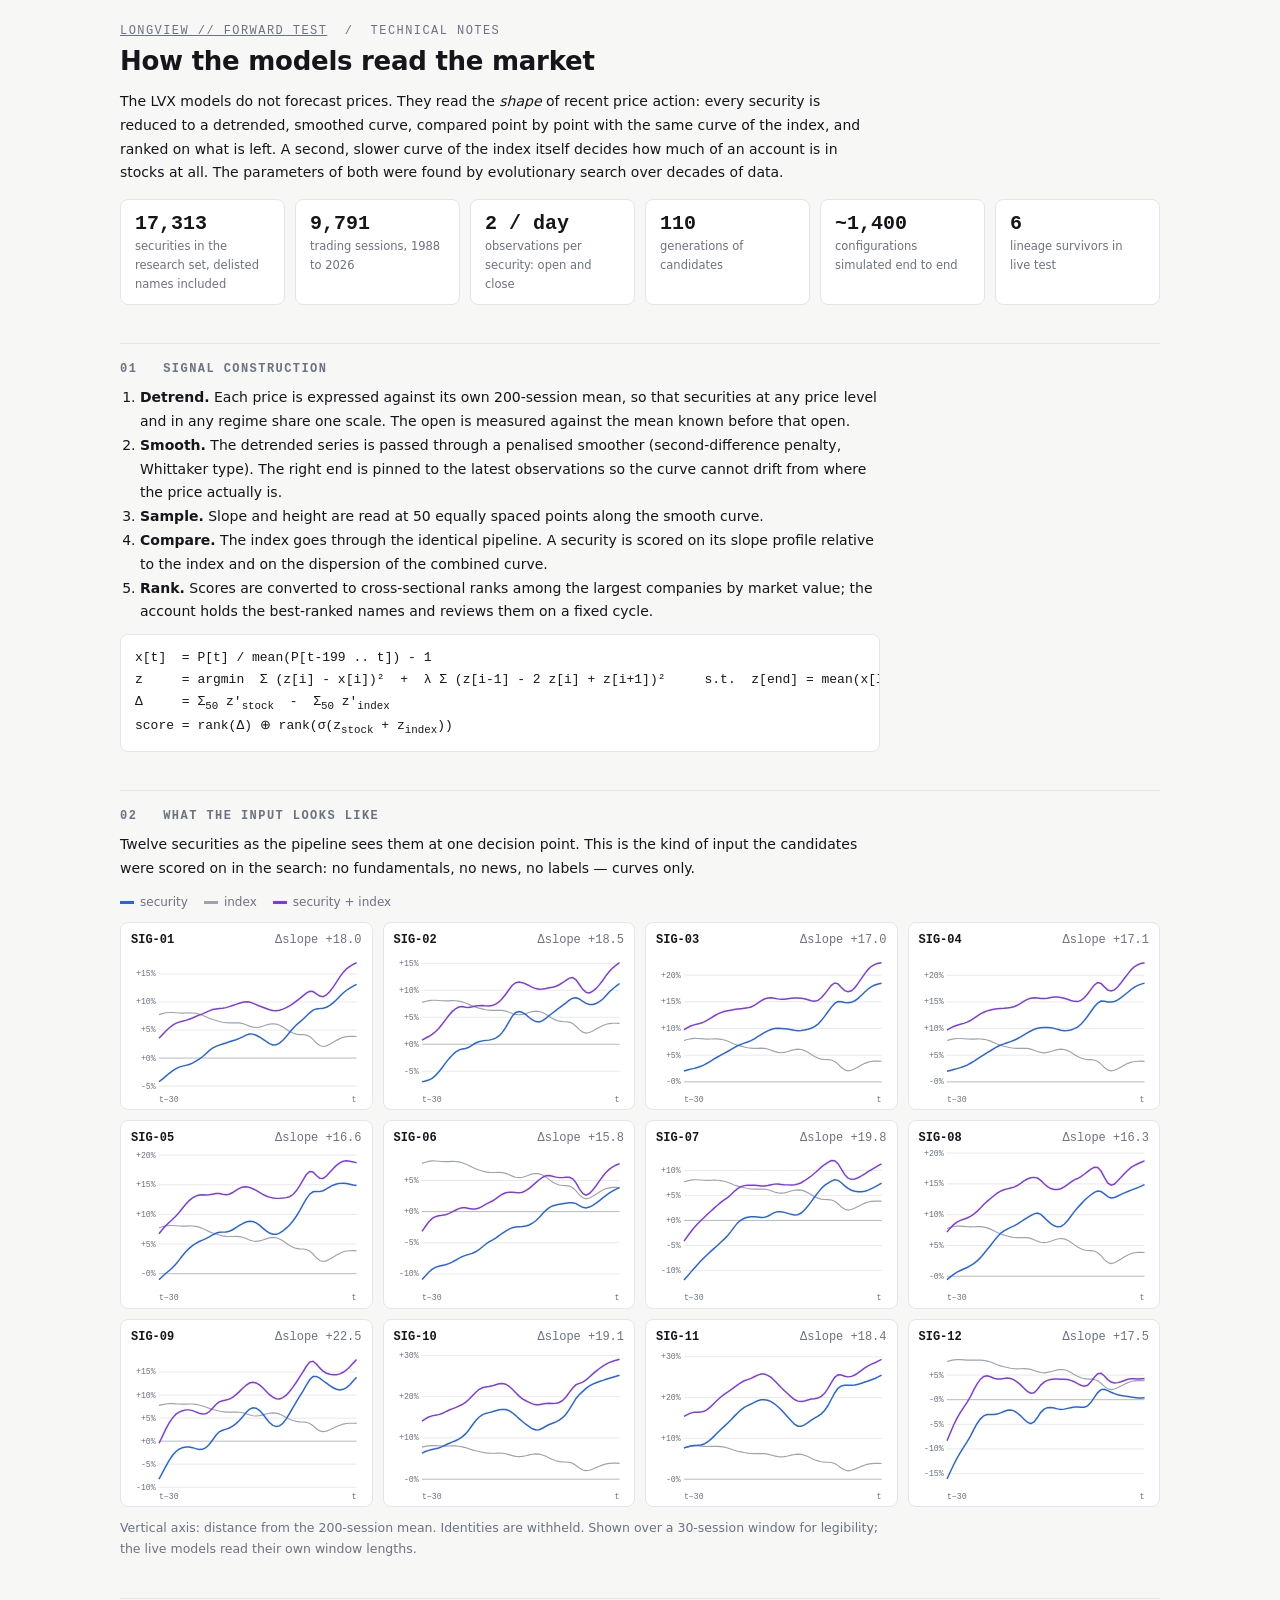
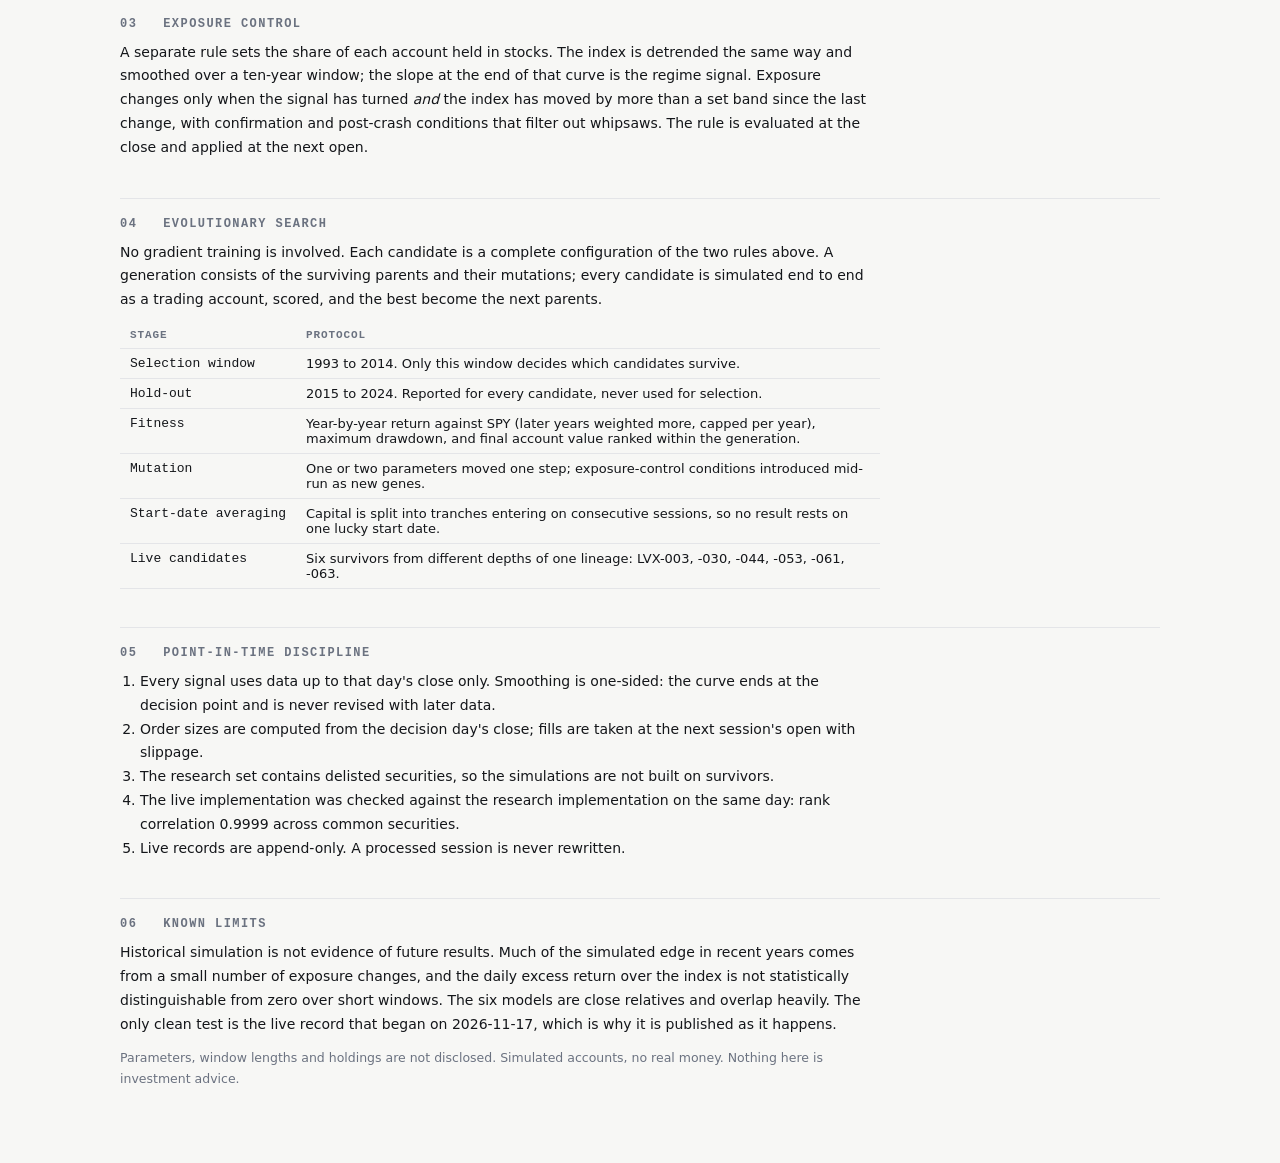
==== method.html @ 79e049a5 "Technical notes" ====
<!doctype html><html lang="en"><head><meta charset="utf-8"><meta name="viewport" content="width=device-width, initial-scale=1">
<title>LONGVIEW // Technical notes</title>
<style>
:root{--bg:#f7f7f5;--panel:#fff;--fg:#14161a;--mut:#6b7280;--grid:#e4e5e8;--st:#2563eb;--ix:#9ca3af;--sum:#7c3aed;--mono:ui-monospace,"SF Mono","Cascadia Mono",Consolas,monospace}
@media (prefers-color-scheme: dark){:root{--bg:#0c0d10;--panel:#14161a;--fg:#e8eaee;--mut:#8b93a1;--grid:#262930;--st:#6ea8ff;--ix:#6b7280;--sum:#b794f6}}
*{box-sizing:border-box}
body{background:var(--bg);color:var(--fg);font-family:system-ui,-apple-system,"Segoe UI",sans-serif;margin:0;padding:24px 16px 60px}
main{max-width:1040px;margin:auto}
.tag{font-family:var(--mono);font-size:12px;letter-spacing:.12em;color:var(--mut)}
.tag a{color:var(--mut)}
h1{font-size:26px;margin:8px 0 14px;letter-spacing:-.01em}
h2{font-family:var(--mono);font-size:12px;letter-spacing:.12em;color:var(--mut);font-weight:600;margin:38px 0 10px;text-transform:uppercase;border-top:1px solid var(--grid);padding-top:18px}
p{font-size:14px;line-height:1.7;margin:0 0 10px;max-width:760px}
.mut{color:var(--mut);font-size:12.5px}
.stats{display:grid;grid-template-columns:repeat(auto-fill,minmax(150px,1fr));gap:10px;margin:14px 0 4px}
.stat{background:var(--panel);border:1px solid var(--grid);border-radius:8px;padding:12px 14px}
.stat b{display:block;font-family:var(--mono);font-size:20px;font-weight:600}
.stat span{font-size:11.5px;color:var(--mut)}
.eq{font-family:var(--mono);font-size:13px;background:var(--panel);border:1px solid var(--grid);border-radius:8px;padding:12px 14px;margin:10px 0 12px;max-width:760px;overflow-x:auto;white-space:pre;line-height:1.7}
.cells{display:grid;grid-template-columns:repeat(auto-fill,minmax(230px,1fr));gap:10px;margin-top:12px}
.cell{background:var(--panel);border:1px solid var(--grid);border-radius:8px;padding:10px 10px 4px}
h3{font-family:var(--mono);font-size:12px;margin:0 0 2px;display:flex;justify-content:space-between}
h3 span{color:var(--mut);font-weight:400}
svg{width:100%;height:auto;display:block}
svg text{font-size:10px;fill:var(--mut);font-family:var(--mono)}
.grid{stroke:var(--grid);stroke-width:1}.zero{stroke:var(--mut);stroke-opacity:.6}
.st{stroke:var(--st)}.ix{stroke:var(--ix)}.sum{stroke:var(--sum)}
.legend{margin:6px 0 0}.legend span{display:inline-block;margin-right:16px;font-size:12px;color:var(--mut)}
.legend i{display:inline-block;width:14px;height:3px;margin-right:6px;vertical-align:middle}
ol{font-size:14px;line-height:1.7;max-width:760px;padding-left:20px;margin:0 0 10px}
table{border-collapse:collapse;font-size:13px;margin:10px 0;max-width:760px;width:100%}
td,th{text-align:left;padding:7px 10px;border-bottom:1px solid var(--grid);vertical-align:top}
th{font-family:var(--mono);font-size:11px;letter-spacing:.08em;color:var(--mut);font-weight:600;text-transform:uppercase}
td:first-child{font-family:var(--mono);white-space:nowrap}
</style></head><body><main>
<div class="tag"><a href="./">LONGVIEW // FORWARD TEST</a> &nbsp;/&nbsp; TECHNICAL NOTES</div>
<h1>How the models read the market</h1>
<p>The LVX models do not forecast prices. They read the <em>shape</em> of recent price action: every security is reduced to a detrended, smoothed curve, compared point by point with the same curve of the index, and ranked on what is left. A second, slower curve of the index itself decides how much of an account is in stocks at all. The parameters of both were found by evolutionary search over decades of data.</p>

<div class="stats">
<div class="stat"><b>17,313</b><span>securities in the research set, delisted names included</span></div>
<div class="stat"><b>9,791</b><span>trading sessions, 1988 to 2026</span></div>
<div class="stat"><b>2 / day</b><span>observations per security: open and close</span></div>
<div class="stat"><b>110</b><span>generations of candidates</span></div>
<div class="stat"><b>~1,400</b><span>configurations simulated end to end</span></div>
<div class="stat"><b>6</b><span>lineage survivors in live test</span></div>
</div>

<h2>01 &nbsp; Signal construction</h2>
<ol>
<li><b>Detrend.</b> Each price is expressed against its own 200-session mean, so that securities at any price level and in any regime share one scale. The open is measured against the mean known before that open.</li>
<li><b>Smooth.</b> The detrended series is passed through a penalised smoother (second-difference penalty, Whittaker type). The right end is pinned to the latest observations so the curve cannot drift from where the price actually is.</li>
<li><b>Sample.</b> Slope and height are read at 50 equally spaced points along the smooth curve.</li>
<li><b>Compare.</b> The index goes through the identical pipeline. A security is scored on its slope profile relative to the index and on the dispersion of the combined curve.</li>
<li><b>Rank.</b> Scores are converted to cross-sectional ranks among the largest companies by market value; the account holds the best-ranked names and reviews them on a fixed cycle.</li>
</ol>
<div class="eq">x[t]  = P[t] / mean(P[t-199 .. t]) - 1
z     = argmin  &Sigma; (z[i] - x[i])&sup2;  +  &lambda; &Sigma; (z[i-1] - 2 z[i] + z[i+1])&sup2;     s.t.  z[end] = mean(x[last k])
&Delta;     = &Sigma;<sub>50</sub> z'<sub>stock</sub>  -  &Sigma;<sub>50</sub> z'<sub>index</sub>
score = rank(&Delta;) &oplus; rank(&sigma;(z<sub>stock</sub> + z<sub>index</sub>))</div>

<h2>02 &nbsp; What the input looks like</h2>
<p>Twelve securities as the pipeline sees them at one decision point. This is the kind of input the candidates were scored on in the search: no fundamentals, no news, no labels &mdash; curves only.</p>
<div class="legend"><span><i style="background:var(--st)"></i>security</span><span><i style="background:var(--ix)"></i>index</span><span><i style="background:var(--sum)"></i>security + index</span></div>
<div class="cells"><div class="cell"><h3>SIG-01<span>&Delta;slope +18.0</span></h3><svg viewBox="0 0 280 190"><line x1="34" x2="274" y1="166.5" y2="166.5" class="grid"/><text x="30" y="169.5" text-anchor="end">-5%</text><line x1="34" x2="274" y1="132.5" y2="132.5" class="grid zero"/><text x="30" y="135.5" text-anchor="end">+0%</text><line x1="34" x2="274" y1="98.4" y2="98.4" class="grid"/><text x="30" y="101.4" text-anchor="end">+5%</text><line x1="34" x2="274" y1="64.4" y2="64.4" class="grid"/><text x="30" y="67.4" text-anchor="end">+10%</text><line x1="34" x2="274" y1="30.3" y2="30.3" class="grid"/><text x="30" y="33.3" text-anchor="end">+15%</text><text x="34" y="186">t&minus;30</text><text x="274" y="186" text-anchor="end">t</text><polyline points="34.0,79.7 38.1,78.5 42.1,77.5 46.2,77.1 50.3,77.1 54.3,77.4 58.4,77.7 62.5,77.9 66.5,77.8 70.6,77.6 74.7,77.7 78.7,78.1 82.8,79.1 86.9,80.4 90.9,82.2 95.0,84.1 99.1,85.7 103.2,86.9 107.2,88.0 111.3,89.0 115.4,89.5 119.4,89.8 123.5,89.7 127.6,89.6 131.6,89.8 135.7,90.6 139.8,92.1 143.8,93.7 147.9,94.9 152.0,95.3 156.0,94.9 160.1,93.8 164.2,92.4 168.2,91.3 172.3,90.8 176.4,91.2 180.4,92.6 184.5,94.8 188.6,97.5 192.6,100.1 196.7,102.0 200.8,103.4 204.8,104.0 208.9,104.1 213.0,104.6 217.1,106.4 221.1,109.8 225.2,114.2 229.3,117.3 233.3,118.4 237.4,117.7 241.5,115.7 245.5,113.4 249.6,111.0 253.7,108.9 257.7,107.3 261.8,106.5 265.9,106.1 269.9,106.0 274.0,106.3" fill="none" class="ix" stroke-width="1.4"/><polyline points="34.0,161.3 38.1,158.1 42.1,154.7 46.2,151.3 50.3,148.1 54.3,145.5 58.4,143.5 62.5,142.3 66.5,141.4 70.6,140.3 74.7,138.6 78.7,136.3 82.8,133.7 86.9,130.9 90.9,127.3 95.0,123.5 99.1,120.3 103.2,118.3 107.2,116.8 111.3,115.4 115.4,114.1 119.4,112.7 123.5,111.4 127.6,110.2 131.6,108.6 135.7,106.7 139.8,104.6 143.8,103.3 147.9,103.4 152.0,104.8 156.0,106.9 160.1,109.5 164.2,112.3 168.2,114.9 172.3,116.5 176.4,116.4 180.4,114.3 184.5,110.8 188.6,106.2 192.6,101.4 196.7,96.7 200.8,92.4 204.8,88.8 208.9,85.3 213.0,81.4 217.1,77.5 221.1,74.3 225.2,72.8 229.3,72.4 233.3,71.9 237.4,70.7 241.5,68.4 245.5,65.4 249.6,61.7 253.7,57.5 257.7,53.5 261.8,50.1 265.9,47.4 269.9,45.1 274.0,42.9" fill="none" class="st" stroke-width="1.8"/><polyline points="34.0,108.5 38.1,104.1 42.1,99.8 46.2,95.9 50.3,92.7 54.3,90.4 58.4,88.8 62.5,87.7 66.5,86.7 70.6,85.4 74.7,83.8 78.7,82.0 82.8,80.3 86.9,78.8 90.9,77.0 95.0,75.1 99.1,73.5 103.2,72.8 107.2,72.3 111.3,71.9 115.4,71.2 119.4,70.0 123.5,68.6 127.6,67.3 131.6,66.0 135.7,64.8 139.8,64.2 143.8,64.5 147.9,65.8 152.0,67.6 156.0,69.3 160.1,70.7 164.2,72.2 168.2,73.7 172.3,74.8 176.4,75.1 180.4,74.4 184.5,73.1 188.6,71.2 192.6,69.0 196.7,66.3 200.8,63.3 204.8,60.3 208.9,57.0 213.0,53.6 217.1,51.4 221.1,51.7 225.2,54.5 229.3,57.2 233.3,57.9 237.4,55.9 241.5,51.6 245.5,46.3 249.6,40.2 253.7,33.9 257.7,28.4 261.8,24.1 265.9,21.0 269.9,18.7 274.0,16.7" fill="none" class="sum" stroke-width="1.8"/></svg></div><div class="cell"><h3>SIG-02<span>&Delta;slope +18.5</span></h3><svg viewBox="0 0 280 190"><line x1="34" x2="274" y1="148.5" y2="148.5" class="grid"/><text x="30" y="151.5" text-anchor="end">-5%</text><line x1="34" x2="274" y1="115.7" y2="115.7" class="grid zero"/><text x="30" y="118.7" text-anchor="end">+0%</text><line x1="34" x2="274" y1="82.9" y2="82.9" class="grid"/><text x="30" y="85.9" text-anchor="end">+5%</text><line x1="34" x2="274" y1="50.1" y2="50.1" class="grid"/><text x="30" y="53.1" text-anchor="end">+10%</text><line x1="34" x2="274" y1="17.3" y2="17.3" class="grid"/><text x="30" y="20.3" text-anchor="end">+15%</text><text x="34" y="186">t&minus;30</text><text x="274" y="186" text-anchor="end">t</text><polyline points="34.0,64.9 38.1,63.7 42.1,62.7 46.2,62.3 50.3,62.3 54.3,62.6 58.4,62.9 62.5,63.1 66.5,63.0 70.6,62.8 74.7,62.9 78.7,63.4 82.8,64.2 86.9,65.6 90.9,67.3 95.0,69.1 99.1,70.6 103.2,71.8 107.2,72.8 111.3,73.8 115.4,74.3 119.4,74.5 123.5,74.5 127.6,74.4 131.6,74.6 135.7,75.4 139.8,76.8 143.8,78.3 147.9,79.5 152.0,79.9 156.0,79.4 160.1,78.4 164.2,77.1 168.2,76.0 172.3,75.5 176.4,75.9 180.4,77.2 184.5,79.4 188.6,82.0 192.6,84.5 196.7,86.4 200.8,87.7 204.8,88.2 208.9,88.4 213.0,88.8 217.1,90.6 221.1,93.9 225.2,98.0 229.3,101.0 233.3,102.1 237.4,101.4 241.5,99.5 245.5,97.3 249.6,95.0 253.7,92.9 257.7,91.4 261.8,90.6 265.9,90.2 269.9,90.2 274.0,90.4" fill="none" class="ix" stroke-width="1.4"/><polyline points="34.0,161.4 38.1,160.4 42.1,159.2 46.2,157.1 50.3,153.8 54.3,149.5 58.4,144.3 62.5,138.6 66.5,133.5 70.6,129.0 74.7,125.3 78.7,122.8 82.8,121.4 86.9,120.9 90.9,119.4 95.0,116.8 99.1,114.2 103.2,112.6 107.2,111.6 111.3,111.0 115.4,110.7 119.4,109.8 123.5,108.2 127.6,105.6 131.6,101.3 135.7,95.2 139.8,88.1 143.8,81.3 147.9,77.1 152.0,76.0 156.0,77.1 160.1,79.8 164.2,83.2 168.2,86.2 172.3,88.2 176.4,88.6 180.4,87.1 184.5,84.2 188.6,80.8 192.6,77.7 196.7,74.6 200.8,71.4 204.8,68.5 208.9,65.5 213.0,62.2 217.1,59.8 221.1,59.2 225.2,60.7 229.3,63.6 233.3,66.1 237.4,67.5 241.5,67.5 245.5,66.2 249.6,63.9 253.7,60.7 257.7,56.4 261.8,52.0 265.9,48.3 269.9,45.0 274.0,41.9" fill="none" class="st" stroke-width="1.8"/><polyline points="34.0,110.6 38.1,108.4 42.1,106.3 46.2,103.7 50.3,100.5 54.3,96.5 58.4,91.5 62.5,86.1 66.5,80.8 70.6,76.1 74.7,72.6 78.7,70.5 82.8,70.0 86.9,70.8 90.9,71.0 95.0,70.2 99.1,69.2 103.2,68.8 107.2,68.7 111.3,69.1 115.4,69.3 119.4,68.7 123.5,67.0 127.6,64.3 131.6,60.2 135.7,54.9 139.8,49.2 143.8,44.0 147.9,41.0 152.0,40.2 156.0,40.9 160.1,42.5 164.2,44.6 168.2,46.6 172.3,48.1 176.4,48.8 180.4,48.6 184.5,47.9 188.6,47.1 192.6,46.5 196.7,45.3 200.8,43.4 204.8,41.0 208.9,38.2 213.0,35.4 217.1,34.7 221.1,37.4 225.2,43.1 229.3,49.0 233.3,52.6 237.4,53.3 241.5,51.3 245.5,47.9 249.6,43.3 253.7,37.9 257.7,32.1 261.8,27.0 265.9,22.9 269.9,19.5 274.0,16.6" fill="none" class="sum" stroke-width="1.8"/></svg></div><div class="cell"><h3>SIG-03<span>&Delta;slope +17.0</span></h3><svg viewBox="0 0 280 190"><line x1="34" x2="274" y1="161.4" y2="161.4" class="grid zero"/><text x="30" y="164.4" text-anchor="end">-0%</text><line x1="34" x2="274" y1="129.0" y2="129.0" class="grid"/><text x="30" y="132.0" text-anchor="end">+5%</text><line x1="34" x2="274" y1="96.5" y2="96.5" class="grid"/><text x="30" y="99.5" text-anchor="end">+10%</text><line x1="34" x2="274" y1="64.1" y2="64.1" class="grid"/><text x="30" y="67.1" text-anchor="end">+15%</text><line x1="34" x2="274" y1="31.7" y2="31.7" class="grid"/><text x="30" y="34.7" text-anchor="end">+20%</text><text x="34" y="186">t&minus;30</text><text x="274" y="186" text-anchor="end">t</text><polyline points="34.0,111.2 38.1,110.0 42.1,109.1 46.2,108.6 50.3,108.7 54.3,108.9 58.4,109.2 62.5,109.4 66.5,109.3 70.6,109.2 74.7,109.2 78.7,109.7 82.8,110.5 86.9,111.8 90.9,113.5 95.0,115.3 99.1,116.9 103.2,118.0 107.2,119.0 111.3,120.0 115.4,120.5 119.4,120.7 123.5,120.7 127.6,120.5 131.6,120.7 135.7,121.5 139.8,122.9 143.8,124.4 147.9,125.6 152.0,126.0 156.0,125.6 160.1,124.5 164.2,123.2 168.2,122.2 172.3,121.7 176.4,122.1 180.4,123.4 184.5,125.5 188.6,128.1 192.6,130.5 196.7,132.4 200.8,133.7 204.8,134.2 208.9,134.4 213.0,134.9 217.1,136.6 221.1,139.8 225.2,143.9 229.3,146.9 233.3,148.0 237.4,147.3 241.5,145.4 245.5,143.2 249.6,141.0 253.7,138.9 257.7,137.4 261.8,136.6 265.9,136.2 269.9,136.2 274.0,136.4" fill="none" class="ix" stroke-width="1.4"/><polyline points="34.0,148.3 38.1,147.0 42.1,145.9 46.2,145.0 50.3,143.9 54.3,142.5 58.4,140.7 62.5,138.5 66.5,136.1 70.6,133.6 74.7,131.2 78.7,129.0 82.8,126.8 86.9,124.5 90.9,122.1 95.0,119.7 99.1,117.5 103.2,115.9 107.2,114.4 111.3,112.9 115.4,111.3 119.4,109.1 123.5,106.5 127.6,103.9 131.6,101.5 135.7,99.4 139.8,97.8 143.8,96.7 147.9,96.3 152.0,96.5 156.0,96.8 160.1,97.2 164.2,98.0 168.2,98.8 172.3,99.3 176.4,99.1 180.4,98.4 184.5,97.5 188.6,96.2 192.6,94.4 196.7,91.3 200.8,87.0 204.8,81.9 208.9,76.2 213.0,70.6 217.1,66.1 221.1,63.9 225.2,64.1 229.3,65.1 233.3,65.4 237.4,64.8 241.5,62.9 245.5,59.9 249.6,56.1 253.7,52.3 257.7,48.6 261.8,45.7 265.9,43.8 269.9,42.5 274.0,41.6" fill="none" class="st" stroke-width="1.8"/><polyline points="34.0,98.1 38.1,95.6 42.1,93.6 46.2,92.2 50.3,91.2 54.3,90.1 58.4,88.6 62.5,86.5 66.5,84.0 70.6,81.4 74.7,79.1 78.7,77.3 82.8,75.9 86.9,75.0 90.9,74.3 95.0,73.6 99.1,73.0 103.2,72.5 107.2,72.0 111.3,71.5 115.4,70.4 119.4,68.4 123.5,65.8 127.6,63.0 131.6,60.8 135.7,59.6 139.8,59.3 143.8,59.8 147.9,60.6 152.0,61.1 156.0,61.0 160.1,60.4 164.2,59.8 168.2,59.6 172.3,59.6 176.4,59.8 180.4,60.4 184.5,61.6 188.6,62.9 192.6,63.5 196.7,62.4 200.8,59.3 204.8,54.8 208.9,49.3 213.0,44.1 217.1,41.3 221.1,42.4 225.2,46.7 229.3,50.6 233.3,52.0 237.4,50.7 241.5,47.0 245.5,41.7 249.6,35.7 253.7,29.9 257.7,24.7 261.8,21.0 265.9,18.7 269.9,17.3 274.0,16.6" fill="none" class="sum" stroke-width="1.8"/></svg></div><div class="cell"><h3>SIG-04<span>&Delta;slope +17.1</span></h3><svg viewBox="0 0 280 190"><line x1="34" x2="274" y1="161.4" y2="161.4" class="grid zero"/><text x="30" y="164.4" text-anchor="end">-0%</text><line x1="34" x2="274" y1="129.0" y2="129.0" class="grid"/><text x="30" y="132.0" text-anchor="end">+5%</text><line x1="34" x2="274" y1="96.6" y2="96.6" class="grid"/><text x="30" y="99.6" text-anchor="end">+10%</text><line x1="34" x2="274" y1="64.3" y2="64.3" class="grid"/><text x="30" y="67.3" text-anchor="end">+15%</text><line x1="34" x2="274" y1="31.9" y2="31.9" class="grid"/><text x="30" y="34.9" text-anchor="end">+20%</text><text x="34" y="186">t&minus;30</text><text x="274" y="186" text-anchor="end">t</text><polyline points="34.0,111.2 38.1,110.1 42.1,109.1 46.2,108.7 50.3,108.7 54.3,109.0 58.4,109.3 62.5,109.5 66.5,109.4 70.6,109.2 74.7,109.3 78.7,109.7 82.8,110.6 86.9,111.9 90.9,113.6 95.0,115.4 99.1,116.9 103.2,118.1 107.2,119.1 111.3,120.0 115.4,120.6 119.4,120.8 123.5,120.7 127.6,120.6 131.6,120.8 135.7,121.6 139.8,123.0 143.8,124.5 147.9,125.6 152.0,126.1 156.0,125.6 160.1,124.6 164.2,123.3 168.2,122.2 172.3,121.7 176.4,122.1 180.4,123.4 184.5,125.5 188.6,128.1 192.6,130.6 196.7,132.5 200.8,133.7 204.8,134.3 208.9,134.4 213.0,134.9 217.1,136.6 221.1,139.9 225.2,144.0 229.3,146.9 233.3,148.0 237.4,147.3 241.5,145.4 245.5,143.2 249.6,141.0 253.7,138.9 257.7,137.5 261.8,136.7 265.9,136.3 269.9,136.2 274.0,136.5" fill="none" class="ix" stroke-width="1.4"/><polyline points="34.0,148.6 38.1,147.5 42.1,146.4 46.2,145.3 50.3,144.1 54.3,142.7 58.4,141.0 62.5,138.8 66.5,136.4 70.6,133.7 74.7,131.0 78.7,128.5 82.8,126.0 86.9,123.6 90.9,121.1 95.0,118.7 99.1,116.7 103.2,115.3 107.2,113.9 111.3,112.5 115.4,110.9 119.4,109.0 123.5,106.7 127.6,104.2 131.6,101.8 135.7,99.6 139.8,97.7 143.8,96.3 147.9,95.7 152.0,95.5 156.0,95.5 160.1,95.7 164.2,96.4 168.2,97.6 172.3,98.6 176.4,99.2 180.4,99.0 184.5,98.3 188.6,96.8 192.6,94.8 196.7,91.4 200.8,86.9 204.8,81.7 208.9,75.9 213.0,70.2 217.1,65.6 221.1,63.3 225.2,63.4 229.3,64.3 233.3,64.5 237.4,63.7 241.5,61.8 245.5,59.1 249.6,55.9 253.7,52.6 257.7,49.2 261.8,46.2 265.9,44.2 269.9,42.7 274.0,41.5" fill="none" class="st" stroke-width="1.8"/><polyline points="34.0,98.5 38.1,96.1 42.1,94.1 46.2,92.6 50.3,91.5 54.3,90.4 58.4,88.9 62.5,86.9 66.5,84.4 70.6,81.5 74.7,78.9 78.7,76.8 82.8,75.2 86.9,74.1 90.9,73.3 95.0,72.7 99.1,72.3 103.2,72.0 107.2,71.6 111.3,71.1 115.4,70.1 119.4,68.4 123.5,66.0 127.6,63.4 131.6,61.2 135.7,59.8 139.8,59.3 143.8,59.4 147.9,60.0 152.0,60.2 156.0,59.8 160.1,58.9 164.2,58.3 168.2,58.4 172.3,59.0 176.4,59.9 180.4,61.1 184.5,62.5 188.6,63.6 192.6,63.9 196.7,62.5 200.8,59.3 204.8,54.6 208.9,49.0 213.0,43.7 217.1,40.8 221.1,41.8 225.2,46.0 229.3,49.9 233.3,51.1 237.4,49.6 241.5,45.8 245.5,41.0 249.6,35.6 253.7,30.2 257.7,25.3 261.8,21.5 265.9,19.1 269.9,17.5 274.0,16.6" fill="none" class="sum" stroke-width="1.8"/></svg></div><div class="cell"><h3>SIG-05<span>&Delta;slope +16.6</span></h3><svg viewBox="0 0 280 190"><line x1="34" x2="274" y1="153.9" y2="153.9" class="grid zero"/><text x="30" y="156.9" text-anchor="end">-0%</text><line x1="34" x2="274" y1="117.9" y2="117.9" class="grid"/><text x="30" y="120.9" text-anchor="end">+5%</text><line x1="34" x2="274" y1="81.9" y2="81.9" class="grid"/><text x="30" y="84.9" text-anchor="end">+10%</text><line x1="34" x2="274" y1="45.9" y2="45.9" class="grid"/><text x="30" y="48.9" text-anchor="end">+15%</text><line x1="34" x2="274" y1="9.8" y2="9.8" class="grid"/><text x="30" y="12.8" text-anchor="end">+20%</text><text x="34" y="186">t&minus;30</text><text x="274" y="186" text-anchor="end">t</text><polyline points="34.0,98.1 38.1,96.8 42.1,95.8 46.2,95.3 50.3,95.4 54.3,95.7 58.4,96.0 62.5,96.2 66.5,96.1 70.6,95.9 74.7,96.0 78.7,96.5 82.8,97.4 86.9,98.9 90.9,100.8 95.0,102.8 99.1,104.5 103.2,105.7 107.2,106.9 111.3,107.9 115.4,108.5 119.4,108.7 123.5,108.7 127.6,108.6 131.6,108.8 135.7,109.6 139.8,111.2 143.8,112.9 147.9,114.2 152.0,114.6 156.0,114.1 160.1,113.0 164.2,111.6 168.2,110.4 172.3,109.8 176.4,110.2 180.4,111.7 184.5,114.0 188.6,116.9 192.6,119.6 196.7,121.7 200.8,123.2 204.8,123.8 208.9,123.9 213.0,124.5 217.1,126.4 221.1,130.0 225.2,134.6 229.3,137.9 233.3,139.1 237.4,138.3 241.5,136.2 245.5,133.8 249.6,131.3 253.7,129.0 257.7,127.3 261.8,126.4 265.9,126.0 269.9,125.9 274.0,126.2" fill="none" class="ix" stroke-width="1.4"/><polyline points="34.0,161.2 38.1,157.3 42.1,153.7 46.2,150.3 50.3,146.6 54.3,142.3 58.4,137.4 62.5,132.2 66.5,127.3 70.6,123.2 74.7,119.8 78.7,117.0 82.8,114.8 86.9,113.1 90.9,111.4 95.0,109.2 99.1,106.8 103.2,104.8 107.2,103.6 111.3,103.4 115.4,103.3 119.4,102.4 123.5,100.5 127.6,97.9 131.6,95.3 135.7,93.0 139.8,91.2 143.8,90.2 147.9,90.5 152.0,92.1 156.0,95.0 160.1,98.5 164.2,101.9 168.2,104.5 172.3,106.0 176.4,106.1 180.4,104.6 184.5,101.9 188.6,98.6 192.6,94.7 196.7,89.9 200.8,84.1 204.8,77.5 208.9,70.1 213.0,62.9 217.1,57.3 221.1,54.4 225.2,54.0 229.3,54.2 233.3,53.1 237.4,50.9 241.5,48.4 245.5,46.4 249.6,45.0 253.7,44.2 257.7,43.9 261.8,44.3 265.9,45.2 269.9,46.1 274.0,46.8" fill="none" class="st" stroke-width="1.8"/><polyline points="34.0,105.4 38.1,100.2 42.1,95.6 46.2,91.7 50.3,88.1 54.3,84.0 58.4,79.5 62.5,74.4 66.5,69.5 70.6,65.1 74.7,61.8 78.7,59.6 82.8,58.3 86.9,58.1 90.9,58.2 95.0,58.0 99.1,57.3 103.2,56.6 107.2,56.6 111.3,57.4 115.4,57.9 119.4,57.3 123.5,55.3 127.6,52.6 131.6,50.2 135.7,48.7 139.8,48.4 143.8,49.1 147.9,50.7 152.0,52.8 156.0,55.2 160.1,57.6 164.2,59.5 168.2,60.9 172.3,61.9 176.4,62.4 180.4,62.4 184.5,62.0 188.6,61.5 192.6,60.4 196.7,57.7 200.8,53.3 204.8,47.3 208.9,40.1 213.0,33.5 217.1,29.7 221.1,30.4 225.2,34.6 229.3,38.1 233.3,38.2 237.4,35.2 241.5,30.7 245.5,26.3 249.6,22.3 253.7,19.3 257.7,17.3 261.8,16.8 265.9,17.3 269.9,18.1 274.0,19.1" fill="none" class="sum" stroke-width="1.8"/></svg></div><div class="cell"><h3>SIG-06<span>&Delta;slope +15.8</span></h3><svg viewBox="0 0 280 190"><line x1="34" x2="274" y1="154.2" y2="154.2" class="grid"/><text x="30" y="157.2" text-anchor="end">-10%</text><line x1="34" x2="274" y1="116.3" y2="116.3" class="grid"/><text x="30" y="119.3" text-anchor="end">-5%</text><line x1="34" x2="274" y1="78.5" y2="78.5" class="grid zero"/><text x="30" y="81.5" text-anchor="end">+0%</text><line x1="34" x2="274" y1="40.7" y2="40.7" class="grid"/><text x="30" y="43.7" text-anchor="end">+5%</text><text x="34" y="186">t&minus;30</text><text x="274" y="186" text-anchor="end">t</text><polyline points="34.0,19.9 38.1,18.5 42.1,17.4 46.2,16.9 50.3,17.0 54.3,17.3 58.4,17.6 62.5,17.8 66.5,17.7 70.6,17.5 74.7,17.6 78.7,18.1 82.8,19.1 86.9,20.7 90.9,22.6 95.0,24.7 99.1,26.5 103.2,27.9 107.2,29.1 111.3,30.2 115.4,30.8 119.4,31.0 123.5,31.0 127.6,30.8 131.6,31.1 135.7,32.0 139.8,33.6 143.8,35.4 147.9,36.7 152.0,37.2 156.0,36.7 160.1,35.5 164.2,34.0 168.2,32.7 172.3,32.2 176.4,32.6 180.4,34.1 184.5,36.6 188.6,39.6 192.6,42.5 196.7,44.7 200.8,46.2 204.8,46.8 208.9,47.0 213.0,47.5 217.1,49.5 221.1,53.3 225.2,58.1 229.3,61.6 233.3,62.9 237.4,62.0 241.5,59.8 245.5,57.3 249.6,54.7 253.7,52.3 257.7,50.5 261.8,49.6 265.9,49.1 269.9,49.1 274.0,49.4" fill="none" class="ix" stroke-width="1.4"/><polyline points="34.0,161.1 38.1,156.6 42.1,152.2 46.2,148.6 50.3,146.2 54.3,144.8 58.4,143.9 62.5,143.0 66.5,141.7 70.6,139.8 74.7,137.6 78.7,135.3 82.8,133.2 86.9,131.6 90.9,130.4 95.0,129.2 99.1,127.3 103.2,124.8 107.2,121.5 111.3,118.1 115.4,115.3 119.4,113.1 123.5,110.6 127.6,107.7 131.6,104.8 135.7,102.1 139.8,99.8 143.8,98.0 147.9,97.2 152.0,96.9 156.0,96.7 160.1,96.0 164.2,94.7 168.2,92.6 172.3,89.6 176.4,85.7 180.4,81.2 184.5,76.9 188.6,73.6 192.6,71.6 196.7,70.4 200.8,69.5 204.8,68.9 208.9,68.3 213.0,67.8 217.1,67.7 221.1,68.8 225.2,71.2 229.3,73.3 233.3,74.0 237.4,73.0 241.5,70.9 245.5,68.2 249.6,65.1 253.7,61.8 257.7,58.7 261.8,55.8 265.9,53.3 269.9,51.2 274.0,49.4" fill="none" class="st" stroke-width="1.8"/><polyline points="34.0,102.5 38.1,96.6 42.1,91.1 46.2,87.1 50.3,84.7 54.3,83.6 58.4,83.0 62.5,82.3 66.5,80.9 70.6,78.9 74.7,76.8 78.7,74.9 82.8,73.8 86.9,73.8 90.9,74.6 95.0,75.4 99.1,75.4 103.2,74.2 107.2,72.1 111.3,69.7 115.4,67.6 119.4,65.6 123.5,63.0 127.6,60.1 131.6,57.4 135.7,55.6 139.8,54.9 143.8,54.9 147.9,55.4 152.0,55.7 156.0,54.9 160.1,53.0 164.2,50.2 168.2,46.9 172.3,43.3 176.4,39.8 180.4,36.8 184.5,35.0 188.6,34.7 192.6,35.6 196.7,36.6 200.8,37.2 204.8,37.2 208.9,36.8 213.0,36.8 217.1,38.7 221.1,43.6 225.2,50.8 229.3,56.4 233.3,58.4 237.4,56.5 241.5,52.3 245.5,47.0 249.6,41.2 253.7,35.6 257.7,30.7 261.8,26.9 265.9,24.0 269.9,21.8 274.0,20.3" fill="none" class="sum" stroke-width="1.8"/></svg></div><div class="cell"><h3>SIG-07<span>&Delta;slope +19.8</span></h3><svg viewBox="0 0 280 190"><line x1="34" x2="274" y1="149.9" y2="149.9" class="grid"/><text x="30" y="152.9" text-anchor="end">-10%</text><line x1="34" x2="274" y1="119.6" y2="119.6" class="grid"/><text x="30" y="122.6" text-anchor="end">-5%</text><line x1="34" x2="274" y1="89.2" y2="89.2" class="grid zero"/><text x="30" y="92.2" text-anchor="end">+0%</text><line x1="34" x2="274" y1="58.8" y2="58.8" class="grid"/><text x="30" y="61.8" text-anchor="end">+5%</text><line x1="34" x2="274" y1="28.5" y2="28.5" class="grid"/><text x="30" y="31.5" text-anchor="end">+10%</text><text x="34" y="186">t&minus;30</text><text x="274" y="186" text-anchor="end">t</text><polyline points="34.0,42.2 38.1,41.1 42.1,40.2 46.2,39.8 50.3,39.8 54.3,40.1 58.4,40.4 62.5,40.5 66.5,40.4 70.6,40.3 74.7,40.4 78.7,40.8 82.8,41.6 86.9,42.8 90.9,44.4 95.0,46.1 99.1,47.5 103.2,48.6 107.2,49.5 111.3,50.4 115.4,50.9 119.4,51.1 123.5,51.1 127.6,51.0 131.6,51.1 135.7,51.9 139.8,53.2 143.8,54.6 147.9,55.7 152.0,56.1 156.0,55.7 160.1,54.7 164.2,53.5 168.2,52.5 172.3,52.0 176.4,52.4 180.4,53.6 184.5,55.6 188.6,58.0 192.6,60.3 196.7,62.1 200.8,63.3 204.8,63.8 208.9,63.9 213.0,64.4 217.1,66.0 221.1,69.0 225.2,72.9 229.3,75.7 233.3,76.7 237.4,76.0 241.5,74.2 245.5,72.2 249.6,70.1 253.7,68.2 257.7,66.8 261.8,66.0 265.9,65.7 269.9,65.6 274.0,65.8" fill="none" class="ix" stroke-width="1.4"/><polyline points="34.0,161.5 38.1,156.9 42.1,152.3 46.2,147.5 50.3,142.9 54.3,138.6 58.4,134.5 62.5,130.5 66.5,126.8 70.6,123.2 74.7,119.6 78.7,115.8 82.8,111.9 86.9,107.8 90.9,102.8 95.0,97.3 99.1,92.2 103.2,88.8 107.2,86.6 111.3,85.3 115.4,84.8 119.4,84.7 123.5,85.0 127.6,85.6 131.6,85.5 135.7,84.1 139.8,81.9 143.8,79.7 147.9,78.5 152.0,78.6 156.0,79.4 160.1,80.6 164.2,81.8 168.2,82.5 172.3,82.2 176.4,80.2 180.4,76.6 184.5,71.8 188.6,66.4 192.6,60.8 196.7,55.4 200.8,50.5 204.8,46.7 208.9,43.9 213.0,41.4 217.1,39.9 221.1,40.5 225.2,43.4 229.3,47.2 233.3,50.3 237.4,52.5 241.5,53.7 245.5,54.3 249.6,54.3 253.7,53.7 257.7,52.4 261.8,50.5 265.9,48.5 269.9,46.3 274.0,43.9" fill="none" class="st" stroke-width="1.8"/><polyline points="34.0,114.4 38.1,108.7 42.1,103.2 46.2,98.1 50.3,93.5 54.3,89.5 58.4,85.7 62.5,81.8 66.5,78.1 70.6,74.3 74.7,70.7 78.7,67.3 82.8,64.3 86.9,61.4 90.9,58.0 95.0,54.1 99.1,50.5 103.2,48.1 107.2,46.9 111.3,46.5 115.4,46.5 119.4,46.6 123.5,46.9 127.6,47.3 131.6,47.4 135.7,46.8 139.8,45.8 143.8,45.1 147.9,45.0 152.0,45.5 156.0,45.9 160.1,46.0 164.2,46.1 168.2,45.8 172.3,45.0 176.4,43.4 180.4,41.0 184.5,38.2 188.6,35.2 192.6,31.9 196.7,28.2 200.8,24.5 204.8,21.3 208.9,18.6 213.0,16.5 217.1,16.7 221.1,20.3 225.2,27.0 229.3,33.6 233.3,37.8 237.4,39.3 241.5,38.8 245.5,37.3 249.6,35.2 253.7,32.7 257.7,30.0 261.8,27.4 265.9,25.0 269.9,22.7 274.0,20.5" fill="none" class="sum" stroke-width="1.8"/></svg></div><div class="cell"><h3>SIG-08<span>&Delta;slope +16.3</span></h3><svg viewBox="0 0 280 190"><line x1="34" x2="274" y1="157.0" y2="157.0" class="grid zero"/><text x="30" y="160.0" text-anchor="end">-0%</text><line x1="34" x2="274" y1="119.6" y2="119.6" class="grid"/><text x="30" y="122.6" text-anchor="end">+5%</text><line x1="34" x2="274" y1="82.2" y2="82.2" class="grid"/><text x="30" y="85.2" text-anchor="end">+10%</text><line x1="34" x2="274" y1="44.8" y2="44.8" class="grid"/><text x="30" y="47.8" text-anchor="end">+15%</text><line x1="34" x2="274" y1="7.4" y2="7.4" class="grid"/><text x="30" y="10.4" text-anchor="end">+20%</text><text x="34" y="186">t&minus;30</text><text x="274" y="186" text-anchor="end">t</text><polyline points="34.0,99.1 38.1,97.7 42.1,96.6 46.2,96.1 50.3,96.2 54.3,96.5 58.4,96.9 62.5,97.0 66.5,96.9 70.6,96.8 74.7,96.8 78.7,97.3 82.8,98.3 86.9,99.8 90.9,101.8 95.0,103.9 99.1,105.6 103.2,107.0 107.2,108.1 111.3,109.2 115.4,109.9 119.4,110.1 123.5,110.0 127.6,109.9 131.6,110.1 135.7,111.0 139.8,112.6 143.8,114.4 147.9,115.7 152.0,116.2 156.0,115.7 160.1,114.5 164.2,113.0 168.2,111.8 172.3,111.2 176.4,111.6 180.4,113.2 184.5,115.6 188.6,118.6 192.6,121.4 196.7,123.6 200.8,125.1 204.8,125.7 208.9,125.9 213.0,126.4 217.1,128.4 221.1,132.1 225.2,136.9 229.3,140.3 233.3,141.6 237.4,140.7 241.5,138.6 245.5,136.0 249.6,133.4 253.7,131.1 257.7,129.4 261.8,128.5 265.9,128.0 269.9,127.9 274.0,128.2" fill="none" class="ix" stroke-width="1.4"/><polyline points="34.0,161.1 38.1,157.7 42.1,154.7 46.2,152.1 50.3,150.0 54.3,148.2 58.4,146.4 62.5,144.2 66.5,141.6 70.6,138.4 74.7,134.4 78.7,129.6 82.8,124.6 86.9,119.6 90.9,114.4 95.0,109.3 99.1,104.9 103.2,102.0 107.2,99.7 111.3,97.7 115.4,95.9 119.4,93.7 123.5,91.1 127.6,88.3 131.6,85.8 135.7,83.4 139.8,81.2 143.8,80.3 147.9,81.9 152.0,85.5 156.0,89.5 160.1,93.0 164.2,95.7 168.2,97.0 172.3,96.5 176.4,93.9 180.4,89.5 184.5,84.1 188.6,78.5 192.6,73.8 196.7,69.4 200.8,65.0 204.8,61.3 208.9,58.0 213.0,55.1 217.1,53.5 221.1,54.1 225.2,57.0 229.3,60.3 233.3,61.8 237.4,61.3 241.5,59.5 245.5,57.5 249.6,55.7 253.7,54.1 257.7,52.4 261.8,50.8 265.9,49.3 269.9,47.6 274.0,45.7" fill="none" class="st" stroke-width="1.8"/><polyline points="34.0,103.2 38.1,98.5 42.1,94.3 46.2,91.3 50.3,89.2 54.3,87.7 58.4,86.2 62.5,84.2 66.5,81.6 70.6,78.2 74.7,74.2 78.7,69.9 82.8,66.0 86.9,62.5 90.9,59.2 95.0,56.1 99.1,53.6 103.2,51.9 107.2,50.9 111.3,49.9 115.4,48.7 119.4,46.8 123.5,44.1 127.6,41.2 131.6,38.9 135.7,37.4 139.8,36.9 143.8,37.7 147.9,40.6 152.0,44.7 156.0,48.2 160.1,50.5 164.2,51.7 168.2,51.7 172.3,50.7 176.4,48.5 180.4,45.7 184.5,42.7 188.6,40.0 192.6,38.3 196.7,36.0 200.8,33.1 204.8,30.0 208.9,26.9 213.0,24.5 217.1,24.9 221.1,29.2 225.2,36.9 229.3,43.7 233.3,46.4 237.4,45.0 241.5,41.1 245.5,36.6 249.6,32.2 253.7,28.2 257.7,24.8 261.8,22.3 265.9,20.3 269.9,18.5 274.0,16.9" fill="none" class="sum" stroke-width="1.8"/></svg></div><div class="cell"><h3>SIG-09<span>&Delta;slope +22.5</span></h3><svg viewBox="0 0 280 190"><line x1="34" x2="274" y1="171.6" y2="171.6" class="grid"/><text x="30" y="174.6" text-anchor="end">-10%</text><line x1="34" x2="274" y1="143.6" y2="143.6" class="grid"/><text x="30" y="146.6" text-anchor="end">-5%</text><line x1="34" x2="274" y1="115.6" y2="115.6" class="grid zero"/><text x="30" y="118.6" text-anchor="end">+0%</text><line x1="34" x2="274" y1="87.6" y2="87.6" class="grid"/><text x="30" y="90.6" text-anchor="end">+5%</text><line x1="34" x2="274" y1="59.6" y2="59.6" class="grid"/><text x="30" y="62.6" text-anchor="end">+10%</text><line x1="34" x2="274" y1="31.5" y2="31.5" class="grid"/><text x="30" y="34.5" text-anchor="end">+15%</text><text x="34" y="186">t&minus;30</text><text x="274" y="186" text-anchor="end">t</text><polyline points="34.0,72.2 38.1,71.2 42.1,70.4 46.2,70.0 50.3,70.0 54.3,70.3 58.4,70.5 62.5,70.7 66.5,70.6 70.6,70.5 74.7,70.5 78.7,70.9 82.8,71.6 86.9,72.8 90.9,74.2 95.0,75.8 99.1,77.1 103.2,78.1 107.2,79.0 111.3,79.8 115.4,80.3 119.4,80.4 123.5,80.4 127.6,80.3 131.6,80.5 135.7,81.1 139.8,82.3 143.8,83.6 147.9,84.7 152.0,85.0 156.0,84.6 160.1,83.7 164.2,82.6 168.2,81.7 172.3,81.3 176.4,81.6 180.4,82.7 184.5,84.6 188.6,86.8 192.6,88.9 196.7,90.5 200.8,91.6 204.8,92.1 208.9,92.3 213.0,92.7 217.1,94.1 221.1,96.9 225.2,100.5 229.3,103.1 233.3,104.0 237.4,103.4 241.5,101.8 245.5,99.9 249.6,97.9 253.7,96.2 257.7,94.9 261.8,94.2 265.9,93.8 269.9,93.8 274.0,94.0" fill="none" class="ix" stroke-width="1.4"/><polyline points="34.0,161.6 38.1,154.1 42.1,146.5 46.2,139.2 50.3,133.1 54.3,128.4 58.4,125.4 62.5,123.5 66.5,122.6 70.6,122.7 74.7,123.5 78.7,124.7 82.8,125.6 86.9,125.5 90.9,123.6 95.0,119.7 99.1,114.2 103.2,108.5 107.2,104.3 111.3,102.3 115.4,101.0 119.4,99.6 123.5,97.4 127.6,94.3 131.6,90.5 135.7,85.9 139.8,80.9 143.8,76.9 147.9,75.0 152.0,75.5 156.0,78.2 160.1,82.7 164.2,88.0 168.2,93.0 172.3,96.5 176.4,97.9 180.4,97.1 184.5,93.8 188.6,88.5 192.6,82.0 196.7,75.0 200.8,68.0 204.8,61.3 208.9,54.7 213.0,47.5 217.1,41.0 221.1,37.1 225.2,36.9 229.3,39.1 233.3,42.2 237.4,45.2 241.5,48.1 245.5,50.7 249.6,52.5 253.7,53.3 257.7,52.6 261.8,50.5 265.9,47.0 269.9,42.5 274.0,38.0" fill="none" class="st" stroke-width="1.8"/><polyline points="34.0,118.2 38.1,109.7 42.1,101.3 46.2,93.6 50.3,87.6 54.3,83.1 58.4,80.3 62.5,78.6 66.5,77.6 70.6,77.6 74.7,78.5 78.7,80.0 82.8,81.7 86.9,82.7 90.9,82.2 95.0,79.9 99.1,75.7 103.2,71.0 107.2,67.8 111.3,66.5 115.4,65.7 119.4,64.5 123.5,62.3 127.6,59.1 131.6,55.4 135.7,51.4 139.8,47.7 143.8,45.0 147.9,44.1 152.0,44.9 156.0,47.2 160.1,50.8 164.2,55.0 168.2,59.1 172.3,62.2 176.4,64.0 180.4,64.3 184.5,62.8 188.6,59.7 192.6,55.3 196.7,50.0 200.8,44.0 204.8,37.9 208.9,31.4 213.0,24.6 217.1,19.5 221.1,18.5 225.2,21.8 229.3,26.6 233.3,30.6 237.4,33.1 241.5,34.3 245.5,35.0 249.6,34.9 253.7,33.9 257.7,31.9 261.8,29.1 265.9,25.3 269.9,20.8 274.0,16.4" fill="none" class="sum" stroke-width="1.8"/></svg></div><div class="cell"><h3>SIG-10<span>&Delta;slope +19.1</span></h3><svg viewBox="0 0 280 190"><line x1="34" x2="274" y1="161.8" y2="161.8" class="grid zero"/><text x="30" y="164.8" text-anchor="end">-0%</text><line x1="34" x2="274" y1="111.6" y2="111.6" class="grid"/><text x="30" y="114.6" text-anchor="end">+10%</text><line x1="34" x2="274" y1="61.5" y2="61.5" class="grid"/><text x="30" y="64.5" text-anchor="end">+20%</text><line x1="34" x2="274" y1="11.4" y2="11.4" class="grid"/><text x="30" y="14.4" text-anchor="end">+30%</text><text x="34" y="186">t&minus;30</text><text x="274" y="186" text-anchor="end">t</text><polyline points="34.0,122.9 38.1,122.0 42.1,121.3 46.2,121.0 50.3,121.0 54.3,121.2 58.4,121.5 62.5,121.6 66.5,121.5 70.6,121.4 74.7,121.4 78.7,121.8 82.8,122.5 86.9,123.5 90.9,124.8 95.0,126.2 99.1,127.3 103.2,128.2 107.2,129.0 111.3,129.8 115.4,130.2 119.4,130.3 123.5,130.3 127.6,130.2 131.6,130.3 135.7,130.9 139.8,132.0 143.8,133.2 147.9,134.1 152.0,134.4 156.0,134.1 160.1,133.3 164.2,132.3 168.2,131.5 172.3,131.1 176.4,131.4 180.4,132.4 184.5,134.0 188.6,136.0 192.6,137.9 196.7,139.4 200.8,140.4 204.8,140.8 208.9,140.9 213.0,141.3 217.1,142.6 221.1,145.1 225.2,148.3 229.3,150.6 233.3,151.4 237.4,150.9 241.5,149.4 245.5,147.7 249.6,146.0 253.7,144.4 257.7,143.2 261.8,142.6 265.9,142.3 269.9,142.3 274.0,142.5" fill="none" class="ix" stroke-width="1.4"/><polyline points="34.0,130.1 38.1,128.2 42.1,126.8 46.2,125.7 50.3,124.9 54.3,123.9 58.4,122.3 62.5,120.3 66.5,118.4 70.6,116.8 74.7,115.1 78.7,113.1 82.8,110.4 86.9,106.8 90.9,102.0 95.0,96.3 99.1,90.8 103.2,86.5 107.2,83.6 111.3,81.9 115.4,80.9 119.4,79.9 123.5,78.6 127.6,77.5 131.6,77.0 135.7,77.2 139.8,78.6 143.8,81.1 147.9,84.5 152.0,88.3 156.0,91.7 160.1,95.0 164.2,98.0 168.2,100.6 172.3,102.0 176.4,101.7 180.4,99.9 184.5,97.5 188.6,95.4 192.6,93.8 196.7,92.1 200.8,90.0 204.8,87.1 208.9,82.8 213.0,77.0 217.1,70.2 221.1,63.7 225.2,58.9 229.3,55.1 233.3,51.5 237.4,48.5 241.5,46.3 245.5,44.6 249.6,43.1 253.7,41.8 257.7,40.4 261.8,39.1 265.9,37.9 269.9,36.7 274.0,35.5" fill="none" class="st" stroke-width="1.8"/><polyline points="34.0,91.2 38.1,88.5 42.1,86.3 46.2,84.9 50.3,84.1 54.3,83.4 58.4,82.0 62.5,80.1 66.5,78.1 70.6,76.4 74.7,74.8 78.7,73.1 82.8,71.1 86.9,68.5 90.9,65.0 95.0,60.7 99.1,56.4 103.2,52.9 107.2,50.8 111.3,49.9 115.4,49.3 119.4,48.4 123.5,47.1 127.6,45.9 131.6,45.5 135.7,46.4 139.8,48.9 143.8,52.6 147.9,56.8 152.0,60.9 156.0,64.1 160.1,66.5 164.2,68.5 168.2,70.3 172.3,71.3 176.4,71.3 180.4,70.5 184.5,69.8 188.6,69.6 192.6,69.9 196.7,69.7 200.8,68.6 204.8,66.1 208.9,61.9 213.0,56.4 217.1,51.0 221.1,47.0 225.2,45.4 229.3,43.9 233.3,41.2 237.4,37.6 241.5,33.9 245.5,30.5 249.6,27.3 253.7,24.4 257.7,21.9 261.8,19.9 265.9,18.5 269.9,17.2 274.0,16.2" fill="none" class="sum" stroke-width="1.8"/></svg></div><div class="cell"><h3>SIG-11<span>&Delta;slope +18.4</span></h3><svg viewBox="0 0 280 190"><line x1="34" x2="274" y1="161.8" y2="161.8" class="grid zero"/><text x="30" y="164.8" text-anchor="end">-0%</text><line x1="34" x2="274" y1="112.2" y2="112.2" class="grid"/><text x="30" y="115.2" text-anchor="end">+10%</text><line x1="34" x2="274" y1="62.7" y2="62.7" class="grid"/><text x="30" y="65.7" text-anchor="end">+20%</text><line x1="34" x2="274" y1="13.1" y2="13.1" class="grid"/><text x="30" y="16.1" text-anchor="end">+30%</text><text x="34" y="186">t&minus;30</text><text x="274" y="186" text-anchor="end">t</text><polyline points="34.0,123.4 38.1,122.5 42.1,121.8 46.2,121.5 50.3,121.5 54.3,121.7 58.4,121.9 62.5,122.1 66.5,122.0 70.6,121.9 74.7,121.9 78.7,122.3 82.8,122.9 86.9,123.9 90.9,125.2 95.0,126.6 99.1,127.8 103.2,128.6 107.2,129.4 111.3,130.1 115.4,130.6 119.4,130.7 123.5,130.7 127.6,130.6 131.6,130.7 135.7,131.3 139.8,132.4 143.8,133.5 147.9,134.4 152.0,134.7 156.0,134.4 160.1,133.6 164.2,132.6 168.2,131.8 172.3,131.4 176.4,131.7 180.4,132.7 184.5,134.3 188.6,136.3 192.6,138.2 196.7,139.6 200.8,140.6 204.8,141.0 208.9,141.2 213.0,141.5 217.1,142.8 221.1,145.3 225.2,148.5 229.3,150.7 233.3,151.6 237.4,151.0 241.5,149.6 245.5,147.9 249.6,146.2 253.7,144.6 257.7,143.5 261.8,142.9 265.9,142.6 269.9,142.5 274.0,142.7" fill="none" class="ix" stroke-width="1.4"/><polyline points="34.0,124.0 38.1,122.6 42.1,121.5 46.2,120.9 50.3,120.7 54.3,120.3 58.4,119.1 62.5,116.6 66.5,113.4 70.6,109.5 74.7,105.4 78.7,101.4 82.8,97.6 86.9,93.8 90.9,89.8 95.0,85.5 99.1,81.3 103.2,77.5 107.2,74.6 111.3,72.4 115.4,70.5 119.4,68.4 123.5,66.5 127.6,65.3 131.6,65.2 135.7,66.0 139.8,67.6 143.8,70.2 147.9,73.5 152.0,77.4 156.0,81.7 160.1,86.3 164.2,90.9 168.2,95.0 172.3,97.4 176.4,97.6 180.4,95.8 184.5,93.0 188.6,90.0 192.6,87.5 196.7,85.2 200.8,82.4 204.8,78.3 208.9,72.3 213.0,64.7 217.1,57.1 221.1,51.4 225.2,48.6 229.3,47.8 233.3,47.7 237.4,47.7 241.5,47.4 245.5,46.5 249.6,45.2 253.7,43.8 257.7,42.5 261.8,41.0 265.9,39.5 269.9,37.6 274.0,35.3" fill="none" class="st" stroke-width="1.8"/><polyline points="34.0,85.6 38.1,83.3 42.1,81.5 46.2,80.6 50.3,80.4 54.3,80.3 58.4,79.3 62.5,76.9 66.5,73.6 70.6,69.6 74.7,65.5 78.7,61.9 82.8,58.7 86.9,56.0 90.9,53.2 95.0,50.3 99.1,47.2 103.2,44.4 107.2,42.2 111.3,40.8 115.4,39.3 119.4,37.4 123.5,35.4 127.6,34.1 131.6,34.1 135.7,35.6 139.8,38.2 143.8,42.0 147.9,46.2 152.0,50.4 156.0,54.3 160.1,58.1 164.2,61.8 168.2,65.0 172.3,67.0 176.4,67.5 180.4,66.8 184.5,65.6 188.6,64.5 192.6,64.0 196.7,63.1 200.8,61.2 204.8,57.5 208.9,51.6 213.0,44.5 217.1,38.1 221.1,34.9 225.2,35.3 229.3,36.8 233.3,37.5 237.4,36.9 241.5,35.2 245.5,32.6 249.6,29.6 253.7,26.7 257.7,24.2 261.8,22.1 265.9,20.3 269.9,18.3 274.0,16.2" fill="none" class="sum" stroke-width="1.8"/></svg></div><div class="cell"><h3>SIG-12<span>&Delta;slope +17.5</span></h3><svg viewBox="0 0 280 190"><line x1="34" x2="274" y1="155.1" y2="155.1" class="grid"/><text x="30" y="158.1" text-anchor="end">-15%</text><line x1="34" x2="274" y1="125.1" y2="125.1" class="grid"/><text x="30" y="128.1" text-anchor="end">-10%</text><line x1="34" x2="274" y1="95.2" y2="95.2" class="grid"/><text x="30" y="98.2" text-anchor="end">-5%</text><line x1="34" x2="274" y1="65.2" y2="65.2" class="grid zero"/><text x="30" y="68.2" text-anchor="end">-0%</text><line x1="34" x2="274" y1="35.3" y2="35.3" class="grid"/><text x="30" y="38.3" text-anchor="end">+5%</text><text x="34" y="186">t&minus;30</text><text x="274" y="186" text-anchor="end">t</text><polyline points="34.0,18.8 38.1,17.7 42.1,16.9 46.2,16.5 50.3,16.5 54.3,16.8 58.4,17.1 62.5,17.2 66.5,17.1 70.6,17.0 74.7,17.1 78.7,17.5 82.8,18.3 86.9,19.5 90.9,21.0 95.0,22.7 99.1,24.1 103.2,25.2 107.2,26.1 111.3,27.0 115.4,27.5 119.4,27.7 123.5,27.6 127.6,27.5 131.6,27.7 135.7,28.4 139.8,29.7 143.8,31.1 147.9,32.2 152.0,32.6 156.0,32.1 160.1,31.2 164.2,30.0 168.2,29.0 172.3,28.6 176.4,28.9 180.4,30.1 184.5,32.1 188.6,34.5 192.6,36.7 196.7,38.5 200.8,39.7 204.8,40.2 208.9,40.3 213.0,40.7 217.1,42.3 221.1,45.3 225.2,49.1 229.3,51.9 233.3,52.9 237.4,52.2 241.5,50.5 245.5,48.5 249.6,46.4 253.7,44.5 257.7,43.1 261.8,42.4 265.9,42.0 269.9,42.0 274.0,42.2" fill="none" class="ix" stroke-width="1.4"/><polyline points="34.0,161.5 38.1,152.8 42.1,144.3 46.2,136.3 50.3,129.3 54.3,122.9 58.4,116.5 62.5,109.4 66.5,101.5 70.6,94.1 74.7,88.5 78.7,84.8 82.8,83.2 86.9,83.1 90.9,83.3 95.0,82.7 99.1,81.2 103.2,79.5 107.2,78.1 111.3,77.7 115.4,78.8 119.4,81.4 123.5,84.8 127.6,89.0 131.6,92.6 135.7,94.3 139.8,92.3 143.8,86.9 147.9,80.6 152.0,76.7 156.0,74.9 160.1,74.6 164.2,75.4 168.2,76.4 172.3,77.0 176.4,76.7 180.4,75.8 184.5,74.9 188.6,74.2 192.6,74.2 196.7,74.5 200.8,74.4 204.8,72.7 208.9,68.5 213.0,62.5 217.1,56.6 221.1,53.0 225.2,52.6 229.3,54.2 233.3,56.2 237.4,57.9 241.5,59.3 245.5,60.2 249.6,60.8 253.7,61.3 257.7,62.0 261.8,62.6 265.9,63.2 269.9,63.2 274.0,62.8" fill="none" class="st" stroke-width="1.8"/><polyline points="34.0,115.1 38.1,105.3 42.1,96.0 46.2,87.6 50.3,80.6 54.3,74.5 58.4,68.4 62.5,61.4 66.5,53.4 70.6,45.9 74.7,40.3 78.7,37.0 82.8,36.2 86.9,37.3 90.9,39.1 95.0,40.1 99.1,40.0 103.2,39.4 107.2,39.0 111.3,39.5 115.4,41.1 119.4,43.8 123.5,47.2 127.6,51.3 131.6,55.1 135.7,57.4 139.8,56.8 143.8,52.8 147.9,47.5 152.0,44.0 156.0,41.8 160.1,40.6 164.2,40.1 168.2,40.2 172.3,40.3 176.4,40.3 180.4,40.7 184.5,41.8 188.6,43.4 192.6,45.7 196.7,47.7 200.8,48.8 204.8,47.7 208.9,43.6 213.0,38.0 217.1,33.7 221.1,33.1 225.2,36.5 229.3,40.8 233.3,43.8 237.4,44.9 241.5,44.5 245.5,43.5 249.6,41.9 253.7,40.5 257.7,39.8 261.8,39.8 265.9,40.0 269.9,39.9 274.0,39.8" fill="none" class="sum" stroke-width="1.8"/></svg></div></div>
<p class="mut" style="margin-top:10px">Vertical axis: distance from the 200-session mean. Identities are withheld. Shown over a 30-session window for legibility; the live models read their own window lengths.</p>

<h2>03 &nbsp; Exposure control</h2>
<p>A separate rule sets the share of each account held in stocks. The index is detrended the same way and smoothed over a ten-year window; the slope at the end of that curve is the regime signal. Exposure changes only when the signal has turned <em>and</em> the index has moved by more than a set band since the last change, with confirmation and post-crash conditions that filter out whipsaws. The rule is evaluated at the close and applied at the next open.</p>

<h2>04 &nbsp; Evolutionary search</h2>
<p>No gradient training is involved. Each candidate is a complete configuration of the two rules above. A generation consists of the surviving parents and their mutations; every candidate is simulated end to end as a trading account, scored, and the best become the next parents.</p>
<table>
<tr><th>Stage</th><th>Protocol</th></tr>
<tr><td>Selection window</td><td>1993 to 2014. Only this window decides which candidates survive.</td></tr>
<tr><td>Hold-out</td><td>2015 to 2024. Reported for every candidate, never used for selection.</td></tr>
<tr><td>Fitness</td><td>Year-by-year return against SPY (later years weighted more, capped per year), maximum drawdown, and final account value ranked within the generation.</td></tr>
<tr><td>Mutation</td><td>One or two parameters moved one step; exposure-control conditions introduced mid-run as new genes.</td></tr>
<tr><td>Start-date averaging</td><td>Capital is split into tranches entering on consecutive sessions, so no result rests on one lucky start date.</td></tr>
<tr><td>Live candidates</td><td>Six survivors from different depths of one lineage: LVX-003, -030, -044, -053, -061, -063.</td></tr>
</table>

<h2>05 &nbsp; Point-in-time discipline</h2>
<ol>
<li>Every signal uses data up to that day's close only. Smoothing is one-sided: the curve ends at the decision point and is never revised with later data.</li>
<li>Order sizes are computed from the decision day's close; fills are taken at the next session's open with slippage.</li>
<li>The research set contains delisted securities, so the simulations are not built on survivors.</li>
<li>The live implementation was checked against the research implementation on the same day: rank correlation 0.9999 across common securities.</li>
<li>Live records are append-only. A processed session is never rewritten.</li>
</ol>

<h2>06 &nbsp; Known limits</h2>
<p>Historical simulation is not evidence of future results. Much of the simulated edge in recent years comes from a small number of exposure changes, and the daily excess return over the index is not statistically distinguishable from zero over short windows. The six models are close relatives and overlap heavily. The only clean test is the live record that began on 2026-11-17, which is why it is published as it happens.</p>
<p class="mut">Parameters, window lengths and holdings are not disclosed. Simulated accounts, no real money. Nothing here is investment advice.</p>
</main></body></html>
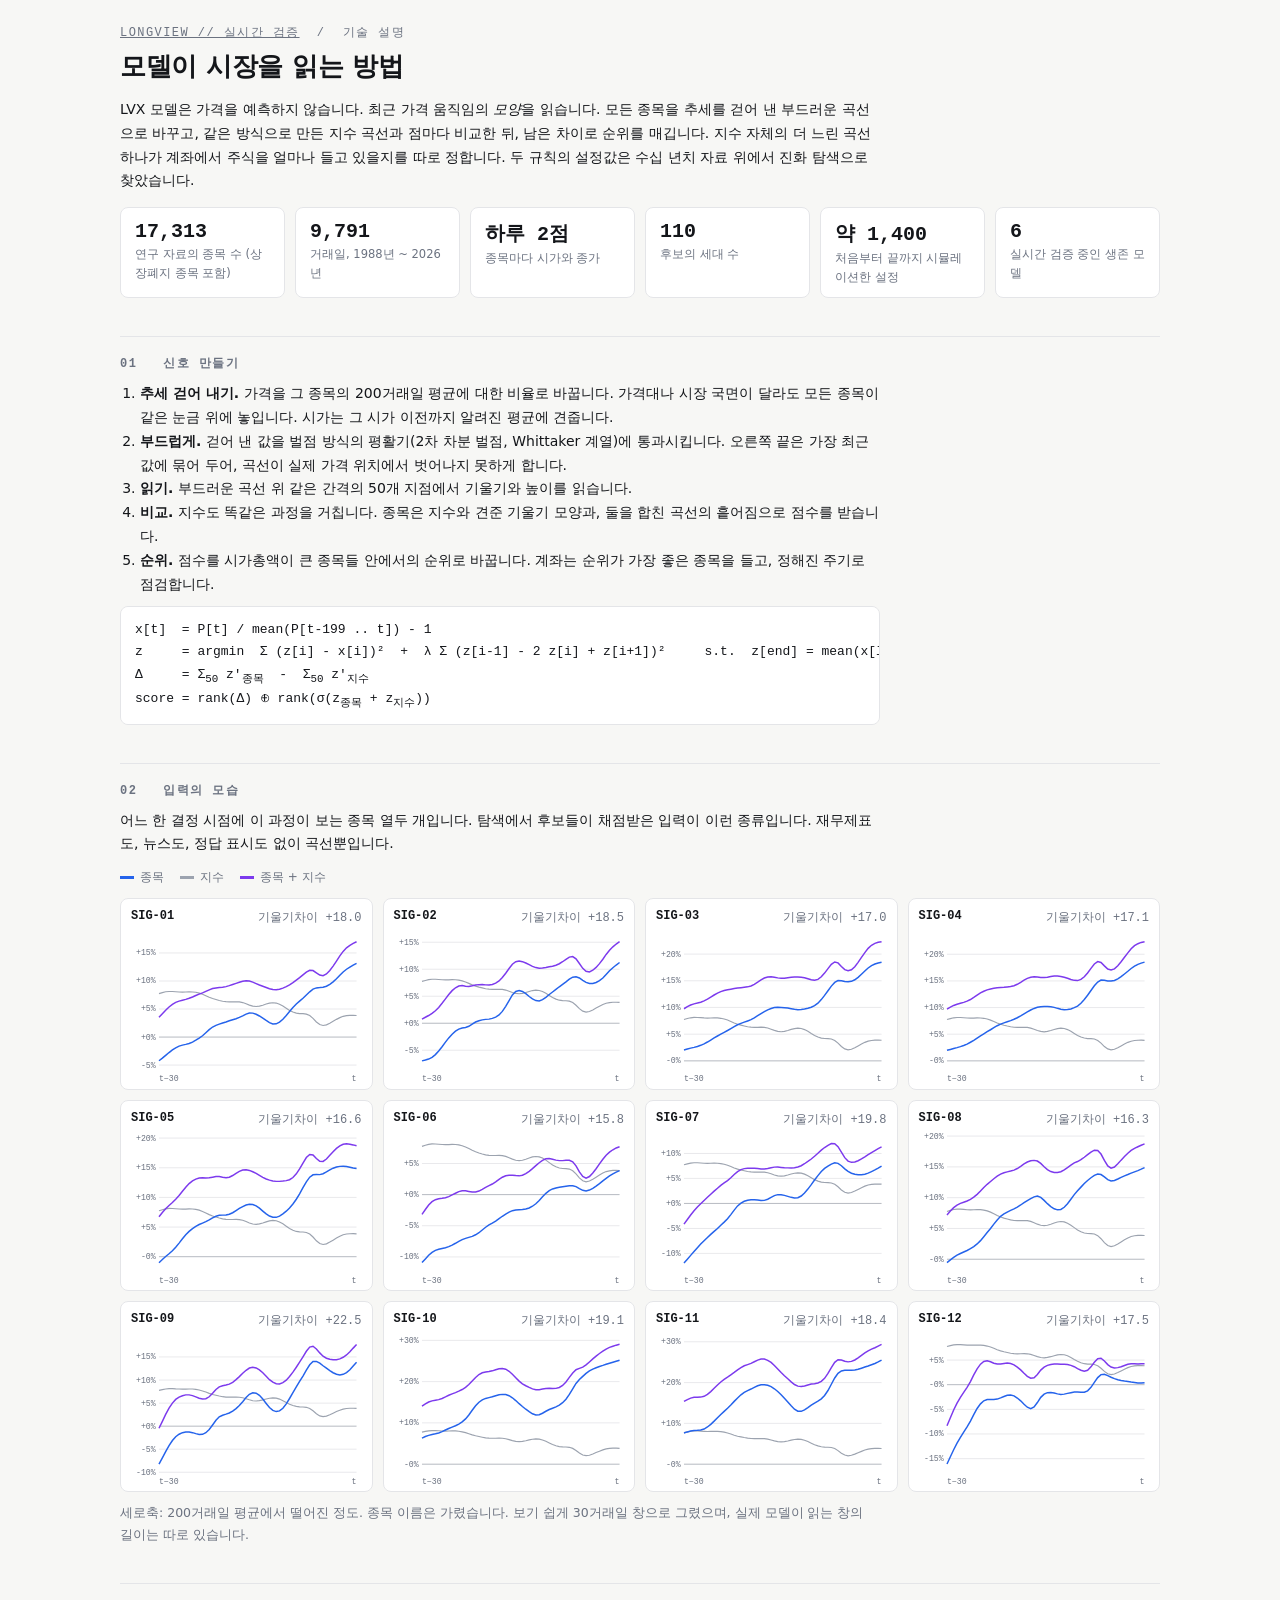
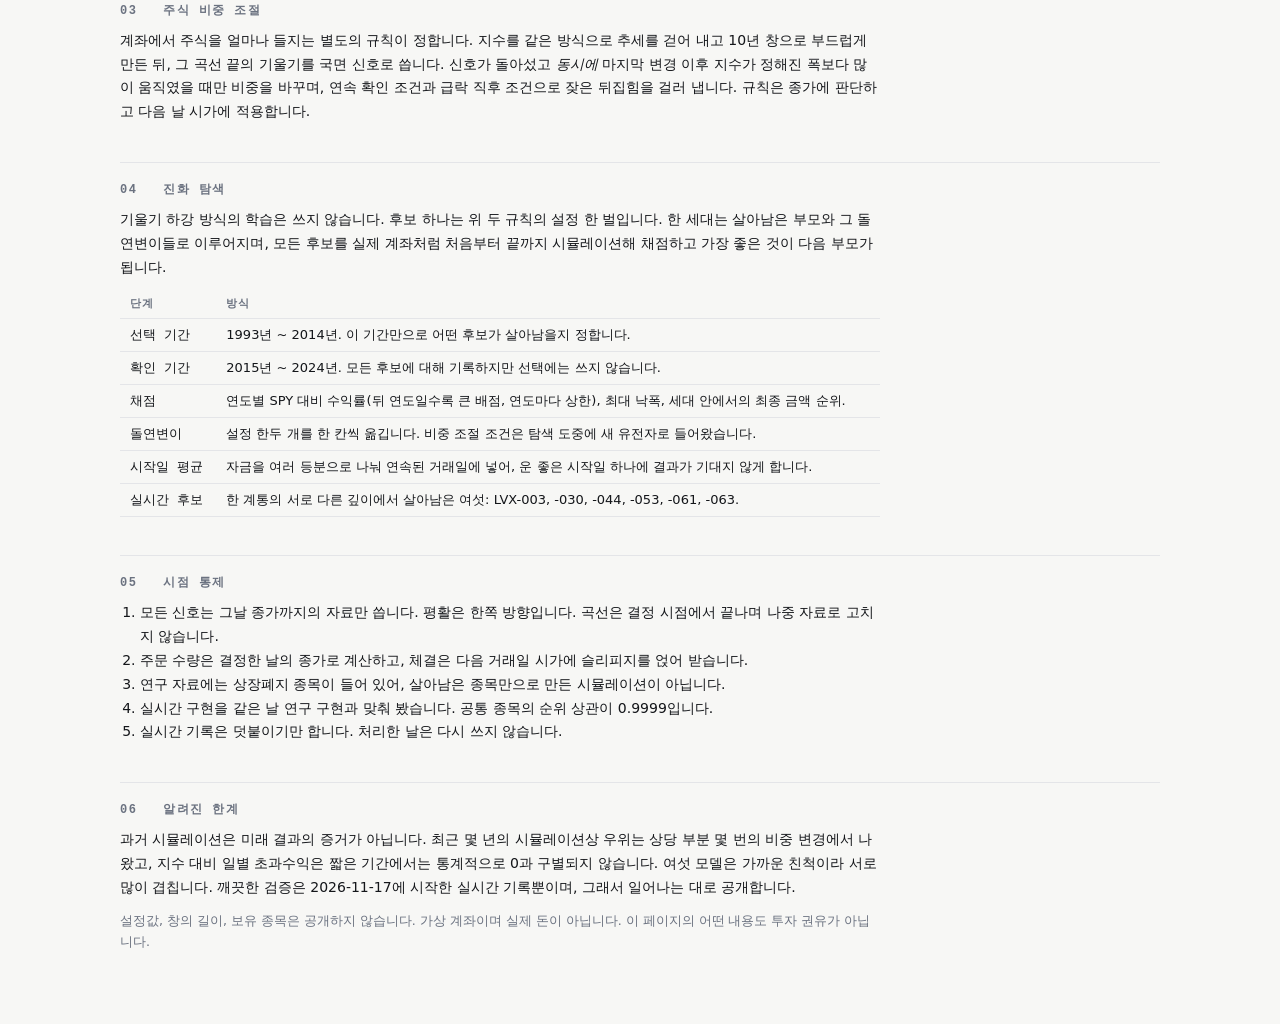
==== commit f816abb4: "Korean" ====
--- a/method.html
+++ b/method.html
@@ -1,5 +1,5 @@
-<!doctype html><html lang="en"><head><meta charset="utf-8"><meta name="viewport" content="width=device-width, initial-scale=1">
-<title>LONGVIEW // Technical notes</title>
+<!doctype html><html lang="ko"><head><meta charset="utf-8"><meta name="viewport" content="width=device-width, initial-scale=1">
+<title>LONGVIEW // 기술 설명</title>
 <style>
 :root{--bg:#f7f7f5;--panel:#fff;--fg:#14161a;--mut:#6b7280;--grid:#e4e5e8;--st:#2563eb;--ix:#9ca3af;--sum:#7c3aed;--mono:ui-monospace,"SF Mono","Cascadia Mono",Consolas,monospace}
 @media (prefers-color-scheme: dark){:root{--bg:#0c0d10;--panel:#14161a;--fg:#e8eaee;--mut:#8b93a1;--grid:#262930;--st:#6ea8ff;--ix:#6b7280;--sum:#b794f6}}
@@ -33,63 +33,63 @@
 th{font-family:var(--mono);font-size:11px;letter-spacing:.08em;color:var(--mut);font-weight:600;text-transform:uppercase}
 td:first-child{font-family:var(--mono);white-space:nowrap}
 </style></head><body><main>
-<div class="tag"><a href="./">LONGVIEW // FORWARD TEST</a> &nbsp;/&nbsp; TECHNICAL NOTES</div>
-<h1>How the models read the market</h1>
-<p>The LVX models do not forecast prices. They read the <em>shape</em> of recent price action: every security is reduced to a detrended, smoothed curve, compared point by point with the same curve of the index, and ranked on what is left. A second, slower curve of the index itself decides how much of an account is in stocks at all. The parameters of both were found by evolutionary search over decades of data.</p>
+<div class="tag"><a href="./">LONGVIEW // 실시간 검증</a> &nbsp;/&nbsp; 기술 설명</div>
+<h1>모델이 시장을 읽는 방법</h1>
+<p>LVX 모델은 가격을 예측하지 않습니다. 최근 가격 움직임의 <em>모양</em>을 읽습니다. 모든 종목을 추세를 걷어 낸 부드러운 곡선으로 바꾸고, 같은 방식으로 만든 지수 곡선과 점마다 비교한 뒤, 남은 차이로 순위를 매깁니다. 지수 자체의 더 느린 곡선 하나가 계좌에서 주식을 얼마나 들고 있을지를 따로 정합니다. 두 규칙의 설정값은 수십 년치 자료 위에서 진화 탐색으로 찾았습니다.</p>
 
 <div class="stats">
-<div class="stat"><b>17,313</b><span>securities in the research set, delisted names included</span></div>
-<div class="stat"><b>9,791</b><span>trading sessions, 1988 to 2026</span></div>
-<div class="stat"><b>2 / day</b><span>observations per security: open and close</span></div>
-<div class="stat"><b>110</b><span>generations of candidates</span></div>
-<div class="stat"><b>~1,400</b><span>configurations simulated end to end</span></div>
-<div class="stat"><b>6</b><span>lineage survivors in live test</span></div>
+<div class="stat"><b>17,313</b><span>연구 자료의 종목 수 (상장폐지 종목 포함)</span></div>
+<div class="stat"><b>9,791</b><span>거래일, 1988년 ~ 2026년</span></div>
+<div class="stat"><b>하루 2점</b><span>종목마다 시가와 종가</span></div>
+<div class="stat"><b>110</b><span>후보의 세대 수</span></div>
+<div class="stat"><b>약 1,400</b><span>처음부터 끝까지 시뮬레이션한 설정</span></div>
+<div class="stat"><b>6</b><span>실시간 검증 중인 생존 모델</span></div>
 </div>
 
-<h2>01 &nbsp; Signal construction</h2>
+<h2>01 &nbsp; 신호 만들기</h2>
 <ol>
-<li><b>Detrend.</b> Each price is expressed against its own 200-session mean, so that securities at any price level and in any regime share one scale. The open is measured against the mean known before that open.</li>
-<li><b>Smooth.</b> The detrended series is passed through a penalised smoother (second-difference penalty, Whittaker type). The right end is pinned to the latest observations so the curve cannot drift from where the price actually is.</li>
-<li><b>Sample.</b> Slope and height are read at 50 equally spaced points along the smooth curve.</li>
-<li><b>Compare.</b> The index goes through the identical pipeline. A security is scored on its slope profile relative to the index and on the dispersion of the combined curve.</li>
-<li><b>Rank.</b> Scores are converted to cross-sectional ranks among the largest companies by market value; the account holds the best-ranked names and reviews them on a fixed cycle.</li>
+<li><b>추세 걷어 내기.</b> 가격을 그 종목의 200거래일 평균에 대한 비율로 바꿉니다. 가격대나 시장 국면이 달라도 모든 종목이 같은 눈금 위에 놓입니다. 시가는 그 시가 이전까지 알려진 평균에 견줍니다.</li>
+<li><b>부드럽게.</b> 걷어 낸 값을 벌점 방식의 평활기(2차 차분 벌점, Whittaker 계열)에 통과시킵니다. 오른쪽 끝은 가장 최근 값에 묶어 두어, 곡선이 실제 가격 위치에서 벗어나지 못하게 합니다.</li>
+<li><b>읽기.</b> 부드러운 곡선 위 같은 간격의 50개 지점에서 기울기와 높이를 읽습니다.</li>
+<li><b>비교.</b> 지수도 똑같은 과정을 거칩니다. 종목은 지수와 견준 기울기 모양과, 둘을 합친 곡선의 흩어짐으로 점수를 받습니다.</li>
+<li><b>순위.</b> 점수를 시가총액이 큰 종목들 안에서의 순위로 바꿉니다. 계좌는 순위가 가장 좋은 종목을 들고, 정해진 주기로 점검합니다.</li>
 </ol>
 <div class="eq">x[t]  = P[t] / mean(P[t-199 .. t]) - 1
 z     = argmin  &Sigma; (z[i] - x[i])&sup2;  +  &lambda; &Sigma; (z[i-1] - 2 z[i] + z[i+1])&sup2;     s.t.  z[end] = mean(x[last k])
-&Delta;     = &Sigma;<sub>50</sub> z'<sub>stock</sub>  -  &Sigma;<sub>50</sub> z'<sub>index</sub>
-score = rank(&Delta;) &oplus; rank(&sigma;(z<sub>stock</sub> + z<sub>index</sub>))</div>
+&Delta;     = &Sigma;<sub>50</sub> z'<sub>종목</sub>  -  &Sigma;<sub>50</sub> z'<sub>지수</sub>
+score = rank(&Delta;) &oplus; rank(&sigma;(z<sub>종목</sub> + z<sub>지수</sub>))</div>
 
-<h2>02 &nbsp; What the input looks like</h2>
-<p>Twelve securities as the pipeline sees them at one decision point. This is the kind of input the candidates were scored on in the search: no fundamentals, no news, no labels &mdash; curves only.</p>
-<div class="legend"><span><i style="background:var(--st)"></i>security</span><span><i style="background:var(--ix)"></i>index</span><span><i style="background:var(--sum)"></i>security + index</span></div>
-<div class="cells"><div class="cell"><h3>SIG-01<span>&Delta;slope +18.0</span></h3><svg viewBox="0 0 280 190"><line x1="34" x2="274" y1="166.5" y2="166.5" class="grid"/><text x="30" y="169.5" text-anchor="end">-5%</text><line x1="34" x2="274" y1="132.5" y2="132.5" class="grid zero"/><text x="30" y="135.5" text-anchor="end">+0%</text><line x1="34" x2="274" y1="98.4" y2="98.4" class="grid"/><text x="30" y="101.4" text-anchor="end">+5%</text><line x1="34" x2="274" y1="64.4" y2="64.4" class="grid"/><text x="30" y="67.4" text-anchor="end">+10%</text><line x1="34" x2="274" y1="30.3" y2="30.3" class="grid"/><text x="30" y="33.3" text-anchor="end">+15%</text><text x="34" y="186">t&minus;30</text><text x="274" y="186" text-anchor="end">t</text><polyline points="34.0,79.7 38.1,78.5 42.1,77.5 46.2,77.1 50.3,77.1 54.3,77.4 58.4,77.7 62.5,77.9 66.5,77.8 70.6,77.6 74.7,77.7 78.7,78.1 82.8,79.1 86.9,80.4 90.9,82.2 95.0,84.1 99.1,85.7 103.2,86.9 107.2,88.0 111.3,89.0 115.4,89.5 119.4,89.8 123.5,89.7 127.6,89.6 131.6,89.8 135.7,90.6 139.8,92.1 143.8,93.7 147.9,94.9 152.0,95.3 156.0,94.9 160.1,93.8 164.2,92.4 168.2,91.3 172.3,90.8 176.4,91.2 180.4,92.6 184.5,94.8 188.6,97.5 192.6,100.1 196.7,102.0 200.8,103.4 204.8,104.0 208.9,104.1 213.0,104.6 217.1,106.4 221.1,109.8 225.2,114.2 229.3,117.3 233.3,118.4 237.4,117.7 241.5,115.7 245.5,113.4 249.6,111.0 253.7,108.9 257.7,107.3 261.8,106.5 265.9,106.1 269.9,106.0 274.0,106.3" fill="none" class="ix" stroke-width="1.4"/><polyline points="34.0,161.3 38.1,158.1 42.1,154.7 46.2,151.3 50.3,148.1 54.3,145.5 58.4,143.5 62.5,142.3 66.5,141.4 70.6,140.3 74.7,138.6 78.7,136.3 82.8,133.7 86.9,130.9 90.9,127.3 95.0,123.5 99.1,120.3 103.2,118.3 107.2,116.8 111.3,115.4 115.4,114.1 119.4,112.7 123.5,111.4 127.6,110.2 131.6,108.6 135.7,106.7 139.8,104.6 143.8,103.3 147.9,103.4 152.0,104.8 156.0,106.9 160.1,109.5 164.2,112.3 168.2,114.9 172.3,116.5 176.4,116.4 180.4,114.3 184.5,110.8 188.6,106.2 192.6,101.4 196.7,96.7 200.8,92.4 204.8,88.8 208.9,85.3 213.0,81.4 217.1,77.5 221.1,74.3 225.2,72.8 229.3,72.4 233.3,71.9 237.4,70.7 241.5,68.4 245.5,65.4 249.6,61.7 253.7,57.5 257.7,53.5 261.8,50.1 265.9,47.4 269.9,45.1 274.0,42.9" fill="none" class="st" stroke-width="1.8"/><polyline points="34.0,108.5 38.1,104.1 42.1,99.8 46.2,95.9 50.3,92.7 54.3,90.4 58.4,88.8 62.5,87.7 66.5,86.7 70.6,85.4 74.7,83.8 78.7,82.0 82.8,80.3 86.9,78.8 90.9,77.0 95.0,75.1 99.1,73.5 103.2,72.8 107.2,72.3 111.3,71.9 115.4,71.2 119.4,70.0 123.5,68.6 127.6,67.3 131.6,66.0 135.7,64.8 139.8,64.2 143.8,64.5 147.9,65.8 152.0,67.6 156.0,69.3 160.1,70.7 164.2,72.2 168.2,73.7 172.3,74.8 176.4,75.1 180.4,74.4 184.5,73.1 188.6,71.2 192.6,69.0 196.7,66.3 200.8,63.3 204.8,60.3 208.9,57.0 213.0,53.6 217.1,51.4 221.1,51.7 225.2,54.5 229.3,57.2 233.3,57.9 237.4,55.9 241.5,51.6 245.5,46.3 249.6,40.2 253.7,33.9 257.7,28.4 261.8,24.1 265.9,21.0 269.9,18.7 274.0,16.7" fill="none" class="sum" stroke-width="1.8"/></svg></div><div class="cell"><h3>SIG-02<span>&Delta;slope +18.5</span></h3><svg viewBox="0 0 280 190"><line x1="34" x2="274" y1="148.5" y2="148.5" class="grid"/><text x="30" y="151.5" text-anchor="end">-5%</text><line x1="34" x2="274" y1="115.7" y2="115.7" class="grid zero"/><text x="30" y="118.7" text-anchor="end">+0%</text><line x1="34" x2="274" y1="82.9" y2="82.9" class="grid"/><text x="30" y="85.9" text-anchor="end">+5%</text><line x1="34" x2="274" y1="50.1" y2="50.1" class="grid"/><text x="30" y="53.1" text-anchor="end">+10%</text><line x1="34" x2="274" y1="17.3" y2="17.3" class="grid"/><text x="30" y="20.3" text-anchor="end">+15%</text><text x="34" y="186">t&minus;30</text><text x="274" y="186" text-anchor="end">t</text><polyline points="34.0,64.9 38.1,63.7 42.1,62.7 46.2,62.3 50.3,62.3 54.3,62.6 58.4,62.9 62.5,63.1 66.5,63.0 70.6,62.8 74.7,62.9 78.7,63.4 82.8,64.2 86.9,65.6 90.9,67.3 95.0,69.1 99.1,70.6 103.2,71.8 107.2,72.8 111.3,73.8 115.4,74.3 119.4,74.5 123.5,74.5 127.6,74.4 131.6,74.6 135.7,75.4 139.8,76.8 143.8,78.3 147.9,79.5 152.0,79.9 156.0,79.4 160.1,78.4 164.2,77.1 168.2,76.0 172.3,75.5 176.4,75.9 180.4,77.2 184.5,79.4 188.6,82.0 192.6,84.5 196.7,86.4 200.8,87.7 204.8,88.2 208.9,88.4 213.0,88.8 217.1,90.6 221.1,93.9 225.2,98.0 229.3,101.0 233.3,102.1 237.4,101.4 241.5,99.5 245.5,97.3 249.6,95.0 253.7,92.9 257.7,91.4 261.8,90.6 265.9,90.2 269.9,90.2 274.0,90.4" fill="none" class="ix" stroke-width="1.4"/><polyline points="34.0,161.4 38.1,160.4 42.1,159.2 46.2,157.1 50.3,153.8 54.3,149.5 58.4,144.3 62.5,138.6 66.5,133.5 70.6,129.0 74.7,125.3 78.7,122.8 82.8,121.4 86.9,120.9 90.9,119.4 95.0,116.8 99.1,114.2 103.2,112.6 107.2,111.6 111.3,111.0 115.4,110.7 119.4,109.8 123.5,108.2 127.6,105.6 131.6,101.3 135.7,95.2 139.8,88.1 143.8,81.3 147.9,77.1 152.0,76.0 156.0,77.1 160.1,79.8 164.2,83.2 168.2,86.2 172.3,88.2 176.4,88.6 180.4,87.1 184.5,84.2 188.6,80.8 192.6,77.7 196.7,74.6 200.8,71.4 204.8,68.5 208.9,65.5 213.0,62.2 217.1,59.8 221.1,59.2 225.2,60.7 229.3,63.6 233.3,66.1 237.4,67.5 241.5,67.5 245.5,66.2 249.6,63.9 253.7,60.7 257.7,56.4 261.8,52.0 265.9,48.3 269.9,45.0 274.0,41.9" fill="none" class="st" stroke-width="1.8"/><polyline points="34.0,110.6 38.1,108.4 42.1,106.3 46.2,103.7 50.3,100.5 54.3,96.5 58.4,91.5 62.5,86.1 66.5,80.8 70.6,76.1 74.7,72.6 78.7,70.5 82.8,70.0 86.9,70.8 90.9,71.0 95.0,70.2 99.1,69.2 103.2,68.8 107.2,68.7 111.3,69.1 115.4,69.3 119.4,68.7 123.5,67.0 127.6,64.3 131.6,60.2 135.7,54.9 139.8,49.2 143.8,44.0 147.9,41.0 152.0,40.2 156.0,40.9 160.1,42.5 164.2,44.6 168.2,46.6 172.3,48.1 176.4,48.8 180.4,48.6 184.5,47.9 188.6,47.1 192.6,46.5 196.7,45.3 200.8,43.4 204.8,41.0 208.9,38.2 213.0,35.4 217.1,34.7 221.1,37.4 225.2,43.1 229.3,49.0 233.3,52.6 237.4,53.3 241.5,51.3 245.5,47.9 249.6,43.3 253.7,37.9 257.7,32.1 261.8,27.0 265.9,22.9 269.9,19.5 274.0,16.6" fill="none" class="sum" stroke-width="1.8"/></svg></div><div class="cell"><h3>SIG-03<span>&Delta;slope +17.0</span></h3><svg viewBox="0 0 280 190"><line x1="34" x2="274" y1="161.4" y2="161.4" class="grid zero"/><text x="30" y="164.4" text-anchor="end">-0%</text><line x1="34" x2="274" y1="129.0" y2="129.0" class="grid"/><text x="30" y="132.0" text-anchor="end">+5%</text><line x1="34" x2="274" y1="96.5" y2="96.5" class="grid"/><text x="30" y="99.5" text-anchor="end">+10%</text><line x1="34" x2="274" y1="64.1" y2="64.1" class="grid"/><text x="30" y="67.1" text-anchor="end">+15%</text><line x1="34" x2="274" y1="31.7" y2="31.7" class="grid"/><text x="30" y="34.7" text-anchor="end">+20%</text><text x="34" y="186">t&minus;30</text><text x="274" y="186" text-anchor="end">t</text><polyline points="34.0,111.2 38.1,110.0 42.1,109.1 46.2,108.6 50.3,108.7 54.3,108.9 58.4,109.2 62.5,109.4 66.5,109.3 70.6,109.2 74.7,109.2 78.7,109.7 82.8,110.5 86.9,111.8 90.9,113.5 95.0,115.3 99.1,116.9 103.2,118.0 107.2,119.0 111.3,120.0 115.4,120.5 119.4,120.7 123.5,120.7 127.6,120.5 131.6,120.7 135.7,121.5 139.8,122.9 143.8,124.4 147.9,125.6 152.0,126.0 156.0,125.6 160.1,124.5 164.2,123.2 168.2,122.2 172.3,121.7 176.4,122.1 180.4,123.4 184.5,125.5 188.6,128.1 192.6,130.5 196.7,132.4 200.8,133.7 204.8,134.2 208.9,134.4 213.0,134.9 217.1,136.6 221.1,139.8 225.2,143.9 229.3,146.9 233.3,148.0 237.4,147.3 241.5,145.4 245.5,143.2 249.6,141.0 253.7,138.9 257.7,137.4 261.8,136.6 265.9,136.2 269.9,136.2 274.0,136.4" fill="none" class="ix" stroke-width="1.4"/><polyline points="34.0,148.3 38.1,147.0 42.1,145.9 46.2,145.0 50.3,143.9 54.3,142.5 58.4,140.7 62.5,138.5 66.5,136.1 70.6,133.6 74.7,131.2 78.7,129.0 82.8,126.8 86.9,124.5 90.9,122.1 95.0,119.7 99.1,117.5 103.2,115.9 107.2,114.4 111.3,112.9 115.4,111.3 119.4,109.1 123.5,106.5 127.6,103.9 131.6,101.5 135.7,99.4 139.8,97.8 143.8,96.7 147.9,96.3 152.0,96.5 156.0,96.8 160.1,97.2 164.2,98.0 168.2,98.8 172.3,99.3 176.4,99.1 180.4,98.4 184.5,97.5 188.6,96.2 192.6,94.4 196.7,91.3 200.8,87.0 204.8,81.9 208.9,76.2 213.0,70.6 217.1,66.1 221.1,63.9 225.2,64.1 229.3,65.1 233.3,65.4 237.4,64.8 241.5,62.9 245.5,59.9 249.6,56.1 253.7,52.3 257.7,48.6 261.8,45.7 265.9,43.8 269.9,42.5 274.0,41.6" fill="none" class="st" stroke-width="1.8"/><polyline points="34.0,98.1 38.1,95.6 42.1,93.6 46.2,92.2 50.3,91.2 54.3,90.1 58.4,88.6 62.5,86.5 66.5,84.0 70.6,81.4 74.7,79.1 78.7,77.3 82.8,75.9 86.9,75.0 90.9,74.3 95.0,73.6 99.1,73.0 103.2,72.5 107.2,72.0 111.3,71.5 115.4,70.4 119.4,68.4 123.5,65.8 127.6,63.0 131.6,60.8 135.7,59.6 139.8,59.3 143.8,59.8 147.9,60.6 152.0,61.1 156.0,61.0 160.1,60.4 164.2,59.8 168.2,59.6 172.3,59.6 176.4,59.8 180.4,60.4 184.5,61.6 188.6,62.9 192.6,63.5 196.7,62.4 200.8,59.3 204.8,54.8 208.9,49.3 213.0,44.1 217.1,41.3 221.1,42.4 225.2,46.7 229.3,50.6 233.3,52.0 237.4,50.7 241.5,47.0 245.5,41.7 249.6,35.7 253.7,29.9 257.7,24.7 261.8,21.0 265.9,18.7 269.9,17.3 274.0,16.6" fill="none" class="sum" stroke-width="1.8"/></svg></div><div class="cell"><h3>SIG-04<span>&Delta;slope +17.1</span></h3><svg viewBox="0 0 280 190"><line x1="34" x2="274" y1="161.4" y2="161.4" class="grid zero"/><text x="30" y="164.4" text-anchor="end">-0%</text><line x1="34" x2="274" y1="129.0" y2="129.0" class="grid"/><text x="30" y="132.0" text-anchor="end">+5%</text><line x1="34" x2="274" y1="96.6" y2="96.6" class="grid"/><text x="30" y="99.6" text-anchor="end">+10%</text><line x1="34" x2="274" y1="64.3" y2="64.3" class="grid"/><text x="30" y="67.3" text-anchor="end">+15%</text><line x1="34" x2="274" y1="31.9" y2="31.9" class="grid"/><text x="30" y="34.9" text-anchor="end">+20%</text><text x="34" y="186">t&minus;30</text><text x="274" y="186" text-anchor="end">t</text><polyline points="34.0,111.2 38.1,110.1 42.1,109.1 46.2,108.7 50.3,108.7 54.3,109.0 58.4,109.3 62.5,109.5 66.5,109.4 70.6,109.2 74.7,109.3 78.7,109.7 82.8,110.6 86.9,111.9 90.9,113.6 95.0,115.4 99.1,116.9 103.2,118.1 107.2,119.1 111.3,120.0 115.4,120.6 119.4,120.8 123.5,120.7 127.6,120.6 131.6,120.8 135.7,121.6 139.8,123.0 143.8,124.5 147.9,125.6 152.0,126.1 156.0,125.6 160.1,124.6 164.2,123.3 168.2,122.2 172.3,121.7 176.4,122.1 180.4,123.4 184.5,125.5 188.6,128.1 192.6,130.6 196.7,132.5 200.8,133.7 204.8,134.3 208.9,134.4 213.0,134.9 217.1,136.6 221.1,139.9 225.2,144.0 229.3,146.9 233.3,148.0 237.4,147.3 241.5,145.4 245.5,143.2 249.6,141.0 253.7,138.9 257.7,137.5 261.8,136.7 265.9,136.3 269.9,136.2 274.0,136.5" fill="none" class="ix" stroke-width="1.4"/><polyline points="34.0,148.6 38.1,147.5 42.1,146.4 46.2,145.3 50.3,144.1 54.3,142.7 58.4,141.0 62.5,138.8 66.5,136.4 70.6,133.7 74.7,131.0 78.7,128.5 82.8,126.0 86.9,123.6 90.9,121.1 95.0,118.7 99.1,116.7 103.2,115.3 107.2,113.9 111.3,112.5 115.4,110.9 119.4,109.0 123.5,106.7 127.6,104.2 131.6,101.8 135.7,99.6 139.8,97.7 143.8,96.3 147.9,95.7 152.0,95.5 156.0,95.5 160.1,95.7 164.2,96.4 168.2,97.6 172.3,98.6 176.4,99.2 180.4,99.0 184.5,98.3 188.6,96.8 192.6,94.8 196.7,91.4 200.8,86.9 204.8,81.7 208.9,75.9 213.0,70.2 217.1,65.6 221.1,63.3 225.2,63.4 229.3,64.3 233.3,64.5 237.4,63.7 241.5,61.8 245.5,59.1 249.6,55.9 253.7,52.6 257.7,49.2 261.8,46.2 265.9,44.2 269.9,42.7 274.0,41.5" fill="none" class="st" stroke-width="1.8"/><polyline points="34.0,98.5 38.1,96.1 42.1,94.1 46.2,92.6 50.3,91.5 54.3,90.4 58.4,88.9 62.5,86.9 66.5,84.4 70.6,81.5 74.7,78.9 78.7,76.8 82.8,75.2 86.9,74.1 90.9,73.3 95.0,72.7 99.1,72.3 103.2,72.0 107.2,71.6 111.3,71.1 115.4,70.1 119.4,68.4 123.5,66.0 127.6,63.4 131.6,61.2 135.7,59.8 139.8,59.3 143.8,59.4 147.9,60.0 152.0,60.2 156.0,59.8 160.1,58.9 164.2,58.3 168.2,58.4 172.3,59.0 176.4,59.9 180.4,61.1 184.5,62.5 188.6,63.6 192.6,63.9 196.7,62.5 200.8,59.3 204.8,54.6 208.9,49.0 213.0,43.7 217.1,40.8 221.1,41.8 225.2,46.0 229.3,49.9 233.3,51.1 237.4,49.6 241.5,45.8 245.5,41.0 249.6,35.6 253.7,30.2 257.7,25.3 261.8,21.5 265.9,19.1 269.9,17.5 274.0,16.6" fill="none" class="sum" stroke-width="1.8"/></svg></div><div class="cell"><h3>SIG-05<span>&Delta;slope +16.6</span></h3><svg viewBox="0 0 280 190"><line x1="34" x2="274" y1="153.9" y2="153.9" class="grid zero"/><text x="30" y="156.9" text-anchor="end">-0%</text><line x1="34" x2="274" y1="117.9" y2="117.9" class="grid"/><text x="30" y="120.9" text-anchor="end">+5%</text><line x1="34" x2="274" y1="81.9" y2="81.9" class="grid"/><text x="30" y="84.9" text-anchor="end">+10%</text><line x1="34" x2="274" y1="45.9" y2="45.9" class="grid"/><text x="30" y="48.9" text-anchor="end">+15%</text><line x1="34" x2="274" y1="9.8" y2="9.8" class="grid"/><text x="30" y="12.8" text-anchor="end">+20%</text><text x="34" y="186">t&minus;30</text><text x="274" y="186" text-anchor="end">t</text><polyline points="34.0,98.1 38.1,96.8 42.1,95.8 46.2,95.3 50.3,95.4 54.3,95.7 58.4,96.0 62.5,96.2 66.5,96.1 70.6,95.9 74.7,96.0 78.7,96.5 82.8,97.4 86.9,98.9 90.9,100.8 95.0,102.8 99.1,104.5 103.2,105.7 107.2,106.9 111.3,107.9 115.4,108.5 119.4,108.7 123.5,108.7 127.6,108.6 131.6,108.8 135.7,109.6 139.8,111.2 143.8,112.9 147.9,114.2 152.0,114.6 156.0,114.1 160.1,113.0 164.2,111.6 168.2,110.4 172.3,109.8 176.4,110.2 180.4,111.7 184.5,114.0 188.6,116.9 192.6,119.6 196.7,121.7 200.8,123.2 204.8,123.8 208.9,123.9 213.0,124.5 217.1,126.4 221.1,130.0 225.2,134.6 229.3,137.9 233.3,139.1 237.4,138.3 241.5,136.2 245.5,133.8 249.6,131.3 253.7,129.0 257.7,127.3 261.8,126.4 265.9,126.0 269.9,125.9 274.0,126.2" fill="none" class="ix" stroke-width="1.4"/><polyline points="34.0,161.2 38.1,157.3 42.1,153.7 46.2,150.3 50.3,146.6 54.3,142.3 58.4,137.4 62.5,132.2 66.5,127.3 70.6,123.2 74.7,119.8 78.7,117.0 82.8,114.8 86.9,113.1 90.9,111.4 95.0,109.2 99.1,106.8 103.2,104.8 107.2,103.6 111.3,103.4 115.4,103.3 119.4,102.4 123.5,100.5 127.6,97.9 131.6,95.3 135.7,93.0 139.8,91.2 143.8,90.2 147.9,90.5 152.0,92.1 156.0,95.0 160.1,98.5 164.2,101.9 168.2,104.5 172.3,106.0 176.4,106.1 180.4,104.6 184.5,101.9 188.6,98.6 192.6,94.7 196.7,89.9 200.8,84.1 204.8,77.5 208.9,70.1 213.0,62.9 217.1,57.3 221.1,54.4 225.2,54.0 229.3,54.2 233.3,53.1 237.4,50.9 241.5,48.4 245.5,46.4 249.6,45.0 253.7,44.2 257.7,43.9 261.8,44.3 265.9,45.2 269.9,46.1 274.0,46.8" fill="none" class="st" stroke-width="1.8"/><polyline points="34.0,105.4 38.1,100.2 42.1,95.6 46.2,91.7 50.3,88.1 54.3,84.0 58.4,79.5 62.5,74.4 66.5,69.5 70.6,65.1 74.7,61.8 78.7,59.6 82.8,58.3 86.9,58.1 90.9,58.2 95.0,58.0 99.1,57.3 103.2,56.6 107.2,56.6 111.3,57.4 115.4,57.9 119.4,57.3 123.5,55.3 127.6,52.6 131.6,50.2 135.7,48.7 139.8,48.4 143.8,49.1 147.9,50.7 152.0,52.8 156.0,55.2 160.1,57.6 164.2,59.5 168.2,60.9 172.3,61.9 176.4,62.4 180.4,62.4 184.5,62.0 188.6,61.5 192.6,60.4 196.7,57.7 200.8,53.3 204.8,47.3 208.9,40.1 213.0,33.5 217.1,29.7 221.1,30.4 225.2,34.6 229.3,38.1 233.3,38.2 237.4,35.2 241.5,30.7 245.5,26.3 249.6,22.3 253.7,19.3 257.7,17.3 261.8,16.8 265.9,17.3 269.9,18.1 274.0,19.1" fill="none" class="sum" stroke-width="1.8"/></svg></div><div class="cell"><h3>SIG-06<span>&Delta;slope +15.8</span></h3><svg viewBox="0 0 280 190"><line x1="34" x2="274" y1="154.2" y2="154.2" class="grid"/><text x="30" y="157.2" text-anchor="end">-10%</text><line x1="34" x2="274" y1="116.3" y2="116.3" class="grid"/><text x="30" y="119.3" text-anchor="end">-5%</text><line x1="34" x2="274" y1="78.5" y2="78.5" class="grid zero"/><text x="30" y="81.5" text-anchor="end">+0%</text><line x1="34" x2="274" y1="40.7" y2="40.7" class="grid"/><text x="30" y="43.7" text-anchor="end">+5%</text><text x="34" y="186">t&minus;30</text><text x="274" y="186" text-anchor="end">t</text><polyline points="34.0,19.9 38.1,18.5 42.1,17.4 46.2,16.9 50.3,17.0 54.3,17.3 58.4,17.6 62.5,17.8 66.5,17.7 70.6,17.5 74.7,17.6 78.7,18.1 82.8,19.1 86.9,20.7 90.9,22.6 95.0,24.7 99.1,26.5 103.2,27.9 107.2,29.1 111.3,30.2 115.4,30.8 119.4,31.0 123.5,31.0 127.6,30.8 131.6,31.1 135.7,32.0 139.8,33.6 143.8,35.4 147.9,36.7 152.0,37.2 156.0,36.7 160.1,35.5 164.2,34.0 168.2,32.7 172.3,32.2 176.4,32.6 180.4,34.1 184.5,36.6 188.6,39.6 192.6,42.5 196.7,44.7 200.8,46.2 204.8,46.8 208.9,47.0 213.0,47.5 217.1,49.5 221.1,53.3 225.2,58.1 229.3,61.6 233.3,62.9 237.4,62.0 241.5,59.8 245.5,57.3 249.6,54.7 253.7,52.3 257.7,50.5 261.8,49.6 265.9,49.1 269.9,49.1 274.0,49.4" fill="none" class="ix" stroke-width="1.4"/><polyline points="34.0,161.1 38.1,156.6 42.1,152.2 46.2,148.6 50.3,146.2 54.3,144.8 58.4,143.9 62.5,143.0 66.5,141.7 70.6,139.8 74.7,137.6 78.7,135.3 82.8,133.2 86.9,131.6 90.9,130.4 95.0,129.2 99.1,127.3 103.2,124.8 107.2,121.5 111.3,118.1 115.4,115.3 119.4,113.1 123.5,110.6 127.6,107.7 131.6,104.8 135.7,102.1 139.8,99.8 143.8,98.0 147.9,97.2 152.0,96.9 156.0,96.7 160.1,96.0 164.2,94.7 168.2,92.6 172.3,89.6 176.4,85.7 180.4,81.2 184.5,76.9 188.6,73.6 192.6,71.6 196.7,70.4 200.8,69.5 204.8,68.9 208.9,68.3 213.0,67.8 217.1,67.7 221.1,68.8 225.2,71.2 229.3,73.3 233.3,74.0 237.4,73.0 241.5,70.9 245.5,68.2 249.6,65.1 253.7,61.8 257.7,58.7 261.8,55.8 265.9,53.3 269.9,51.2 274.0,49.4" fill="none" class="st" stroke-width="1.8"/><polyline points="34.0,102.5 38.1,96.6 42.1,91.1 46.2,87.1 50.3,84.7 54.3,83.6 58.4,83.0 62.5,82.3 66.5,80.9 70.6,78.9 74.7,76.8 78.7,74.9 82.8,73.8 86.9,73.8 90.9,74.6 95.0,75.4 99.1,75.4 103.2,74.2 107.2,72.1 111.3,69.7 115.4,67.6 119.4,65.6 123.5,63.0 127.6,60.1 131.6,57.4 135.7,55.6 139.8,54.9 143.8,54.9 147.9,55.4 152.0,55.7 156.0,54.9 160.1,53.0 164.2,50.2 168.2,46.9 172.3,43.3 176.4,39.8 180.4,36.8 184.5,35.0 188.6,34.7 192.6,35.6 196.7,36.6 200.8,37.2 204.8,37.2 208.9,36.8 213.0,36.8 217.1,38.7 221.1,43.6 225.2,50.8 229.3,56.4 233.3,58.4 237.4,56.5 241.5,52.3 245.5,47.0 249.6,41.2 253.7,35.6 257.7,30.7 261.8,26.9 265.9,24.0 269.9,21.8 274.0,20.3" fill="none" class="sum" stroke-width="1.8"/></svg></div><div class="cell"><h3>SIG-07<span>&Delta;slope +19.8</span></h3><svg viewBox="0 0 280 190"><line x1="34" x2="274" y1="149.9" y2="149.9" class="grid"/><text x="30" y="152.9" text-anchor="end">-10%</text><line x1="34" x2="274" y1="119.6" y2="119.6" class="grid"/><text x="30" y="122.6" text-anchor="end">-5%</text><line x1="34" x2="274" y1="89.2" y2="89.2" class="grid zero"/><text x="30" y="92.2" text-anchor="end">+0%</text><line x1="34" x2="274" y1="58.8" y2="58.8" class="grid"/><text x="30" y="61.8" text-anchor="end">+5%</text><line x1="34" x2="274" y1="28.5" y2="28.5" class="grid"/><text x="30" y="31.5" text-anchor="end">+10%</text><text x="34" y="186">t&minus;30</text><text x="274" y="186" text-anchor="end">t</text><polyline points="34.0,42.2 38.1,41.1 42.1,40.2 46.2,39.8 50.3,39.8 54.3,40.1 58.4,40.4 62.5,40.5 66.5,40.4 70.6,40.3 74.7,40.4 78.7,40.8 82.8,41.6 86.9,42.8 90.9,44.4 95.0,46.1 99.1,47.5 103.2,48.6 107.2,49.5 111.3,50.4 115.4,50.9 119.4,51.1 123.5,51.1 127.6,51.0 131.6,51.1 135.7,51.9 139.8,53.2 143.8,54.6 147.9,55.7 152.0,56.1 156.0,55.7 160.1,54.7 164.2,53.5 168.2,52.5 172.3,52.0 176.4,52.4 180.4,53.6 184.5,55.6 188.6,58.0 192.6,60.3 196.7,62.1 200.8,63.3 204.8,63.8 208.9,63.9 213.0,64.4 217.1,66.0 221.1,69.0 225.2,72.9 229.3,75.7 233.3,76.7 237.4,76.0 241.5,74.2 245.5,72.2 249.6,70.1 253.7,68.2 257.7,66.8 261.8,66.0 265.9,65.7 269.9,65.6 274.0,65.8" fill="none" class="ix" stroke-width="1.4"/><polyline points="34.0,161.5 38.1,156.9 42.1,152.3 46.2,147.5 50.3,142.9 54.3,138.6 58.4,134.5 62.5,130.5 66.5,126.8 70.6,123.2 74.7,119.6 78.7,115.8 82.8,111.9 86.9,107.8 90.9,102.8 95.0,97.3 99.1,92.2 103.2,88.8 107.2,86.6 111.3,85.3 115.4,84.8 119.4,84.7 123.5,85.0 127.6,85.6 131.6,85.5 135.7,84.1 139.8,81.9 143.8,79.7 147.9,78.5 152.0,78.6 156.0,79.4 160.1,80.6 164.2,81.8 168.2,82.5 172.3,82.2 176.4,80.2 180.4,76.6 184.5,71.8 188.6,66.4 192.6,60.8 196.7,55.4 200.8,50.5 204.8,46.7 208.9,43.9 213.0,41.4 217.1,39.9 221.1,40.5 225.2,43.4 229.3,47.2 233.3,50.3 237.4,52.5 241.5,53.7 245.5,54.3 249.6,54.3 253.7,53.7 257.7,52.4 261.8,50.5 265.9,48.5 269.9,46.3 274.0,43.9" fill="none" class="st" stroke-width="1.8"/><polyline points="34.0,114.4 38.1,108.7 42.1,103.2 46.2,98.1 50.3,93.5 54.3,89.5 58.4,85.7 62.5,81.8 66.5,78.1 70.6,74.3 74.7,70.7 78.7,67.3 82.8,64.3 86.9,61.4 90.9,58.0 95.0,54.1 99.1,50.5 103.2,48.1 107.2,46.9 111.3,46.5 115.4,46.5 119.4,46.6 123.5,46.9 127.6,47.3 131.6,47.4 135.7,46.8 139.8,45.8 143.8,45.1 147.9,45.0 152.0,45.5 156.0,45.9 160.1,46.0 164.2,46.1 168.2,45.8 172.3,45.0 176.4,43.4 180.4,41.0 184.5,38.2 188.6,35.2 192.6,31.9 196.7,28.2 200.8,24.5 204.8,21.3 208.9,18.6 213.0,16.5 217.1,16.7 221.1,20.3 225.2,27.0 229.3,33.6 233.3,37.8 237.4,39.3 241.5,38.8 245.5,37.3 249.6,35.2 253.7,32.7 257.7,30.0 261.8,27.4 265.9,25.0 269.9,22.7 274.0,20.5" fill="none" class="sum" stroke-width="1.8"/></svg></div><div class="cell"><h3>SIG-08<span>&Delta;slope +16.3</span></h3><svg viewBox="0 0 280 190"><line x1="34" x2="274" y1="157.0" y2="157.0" class="grid zero"/><text x="30" y="160.0" text-anchor="end">-0%</text><line x1="34" x2="274" y1="119.6" y2="119.6" class="grid"/><text x="30" y="122.6" text-anchor="end">+5%</text><line x1="34" x2="274" y1="82.2" y2="82.2" class="grid"/><text x="30" y="85.2" text-anchor="end">+10%</text><line x1="34" x2="274" y1="44.8" y2="44.8" class="grid"/><text x="30" y="47.8" text-anchor="end">+15%</text><line x1="34" x2="274" y1="7.4" y2="7.4" class="grid"/><text x="30" y="10.4" text-anchor="end">+20%</text><text x="34" y="186">t&minus;30</text><text x="274" y="186" text-anchor="end">t</text><polyline points="34.0,99.1 38.1,97.7 42.1,96.6 46.2,96.1 50.3,96.2 54.3,96.5 58.4,96.9 62.5,97.0 66.5,96.9 70.6,96.8 74.7,96.8 78.7,97.3 82.8,98.3 86.9,99.8 90.9,101.8 95.0,103.9 99.1,105.6 103.2,107.0 107.2,108.1 111.3,109.2 115.4,109.9 119.4,110.1 123.5,110.0 127.6,109.9 131.6,110.1 135.7,111.0 139.8,112.6 143.8,114.4 147.9,115.7 152.0,116.2 156.0,115.7 160.1,114.5 164.2,113.0 168.2,111.8 172.3,111.2 176.4,111.6 180.4,113.2 184.5,115.6 188.6,118.6 192.6,121.4 196.7,123.6 200.8,125.1 204.8,125.7 208.9,125.9 213.0,126.4 217.1,128.4 221.1,132.1 225.2,136.9 229.3,140.3 233.3,141.6 237.4,140.7 241.5,138.6 245.5,136.0 249.6,133.4 253.7,131.1 257.7,129.4 261.8,128.5 265.9,128.0 269.9,127.9 274.0,128.2" fill="none" class="ix" stroke-width="1.4"/><polyline points="34.0,161.1 38.1,157.7 42.1,154.7 46.2,152.1 50.3,150.0 54.3,148.2 58.4,146.4 62.5,144.2 66.5,141.6 70.6,138.4 74.7,134.4 78.7,129.6 82.8,124.6 86.9,119.6 90.9,114.4 95.0,109.3 99.1,104.9 103.2,102.0 107.2,99.7 111.3,97.7 115.4,95.9 119.4,93.7 123.5,91.1 127.6,88.3 131.6,85.8 135.7,83.4 139.8,81.2 143.8,80.3 147.9,81.9 152.0,85.5 156.0,89.5 160.1,93.0 164.2,95.7 168.2,97.0 172.3,96.5 176.4,93.9 180.4,89.5 184.5,84.1 188.6,78.5 192.6,73.8 196.7,69.4 200.8,65.0 204.8,61.3 208.9,58.0 213.0,55.1 217.1,53.5 221.1,54.1 225.2,57.0 229.3,60.3 233.3,61.8 237.4,61.3 241.5,59.5 245.5,57.5 249.6,55.7 253.7,54.1 257.7,52.4 261.8,50.8 265.9,49.3 269.9,47.6 274.0,45.7" fill="none" class="st" stroke-width="1.8"/><polyline points="34.0,103.2 38.1,98.5 42.1,94.3 46.2,91.3 50.3,89.2 54.3,87.7 58.4,86.2 62.5,84.2 66.5,81.6 70.6,78.2 74.7,74.2 78.7,69.9 82.8,66.0 86.9,62.5 90.9,59.2 95.0,56.1 99.1,53.6 103.2,51.9 107.2,50.9 111.3,49.9 115.4,48.7 119.4,46.8 123.5,44.1 127.6,41.2 131.6,38.9 135.7,37.4 139.8,36.9 143.8,37.7 147.9,40.6 152.0,44.7 156.0,48.2 160.1,50.5 164.2,51.7 168.2,51.7 172.3,50.7 176.4,48.5 180.4,45.7 184.5,42.7 188.6,40.0 192.6,38.3 196.7,36.0 200.8,33.1 204.8,30.0 208.9,26.9 213.0,24.5 217.1,24.9 221.1,29.2 225.2,36.9 229.3,43.7 233.3,46.4 237.4,45.0 241.5,41.1 245.5,36.6 249.6,32.2 253.7,28.2 257.7,24.8 261.8,22.3 265.9,20.3 269.9,18.5 274.0,16.9" fill="none" class="sum" stroke-width="1.8"/></svg></div><div class="cell"><h3>SIG-09<span>&Delta;slope +22.5</span></h3><svg viewBox="0 0 280 190"><line x1="34" x2="274" y1="171.6" y2="171.6" class="grid"/><text x="30" y="174.6" text-anchor="end">-10%</text><line x1="34" x2="274" y1="143.6" y2="143.6" class="grid"/><text x="30" y="146.6" text-anchor="end">-5%</text><line x1="34" x2="274" y1="115.6" y2="115.6" class="grid zero"/><text x="30" y="118.6" text-anchor="end">+0%</text><line x1="34" x2="274" y1="87.6" y2="87.6" class="grid"/><text x="30" y="90.6" text-anchor="end">+5%</text><line x1="34" x2="274" y1="59.6" y2="59.6" class="grid"/><text x="30" y="62.6" text-anchor="end">+10%</text><line x1="34" x2="274" y1="31.5" y2="31.5" class="grid"/><text x="30" y="34.5" text-anchor="end">+15%</text><text x="34" y="186">t&minus;30</text><text x="274" y="186" text-anchor="end">t</text><polyline points="34.0,72.2 38.1,71.2 42.1,70.4 46.2,70.0 50.3,70.0 54.3,70.3 58.4,70.5 62.5,70.7 66.5,70.6 70.6,70.5 74.7,70.5 78.7,70.9 82.8,71.6 86.9,72.8 90.9,74.2 95.0,75.8 99.1,77.1 103.2,78.1 107.2,79.0 111.3,79.8 115.4,80.3 119.4,80.4 123.5,80.4 127.6,80.3 131.6,80.5 135.7,81.1 139.8,82.3 143.8,83.6 147.9,84.7 152.0,85.0 156.0,84.6 160.1,83.7 164.2,82.6 168.2,81.7 172.3,81.3 176.4,81.6 180.4,82.7 184.5,84.6 188.6,86.8 192.6,88.9 196.7,90.5 200.8,91.6 204.8,92.1 208.9,92.3 213.0,92.7 217.1,94.1 221.1,96.9 225.2,100.5 229.3,103.1 233.3,104.0 237.4,103.4 241.5,101.8 245.5,99.9 249.6,97.9 253.7,96.2 257.7,94.9 261.8,94.2 265.9,93.8 269.9,93.8 274.0,94.0" fill="none" class="ix" stroke-width="1.4"/><polyline points="34.0,161.6 38.1,154.1 42.1,146.5 46.2,139.2 50.3,133.1 54.3,128.4 58.4,125.4 62.5,123.5 66.5,122.6 70.6,122.7 74.7,123.5 78.7,124.7 82.8,125.6 86.9,125.5 90.9,123.6 95.0,119.7 99.1,114.2 103.2,108.5 107.2,104.3 111.3,102.3 115.4,101.0 119.4,99.6 123.5,97.4 127.6,94.3 131.6,90.5 135.7,85.9 139.8,80.9 143.8,76.9 147.9,75.0 152.0,75.5 156.0,78.2 160.1,82.7 164.2,88.0 168.2,93.0 172.3,96.5 176.4,97.9 180.4,97.1 184.5,93.8 188.6,88.5 192.6,82.0 196.7,75.0 200.8,68.0 204.8,61.3 208.9,54.7 213.0,47.5 217.1,41.0 221.1,37.1 225.2,36.9 229.3,39.1 233.3,42.2 237.4,45.2 241.5,48.1 245.5,50.7 249.6,52.5 253.7,53.3 257.7,52.6 261.8,50.5 265.9,47.0 269.9,42.5 274.0,38.0" fill="none" class="st" stroke-width="1.8"/><polyline points="34.0,118.2 38.1,109.7 42.1,101.3 46.2,93.6 50.3,87.6 54.3,83.1 58.4,80.3 62.5,78.6 66.5,77.6 70.6,77.6 74.7,78.5 78.7,80.0 82.8,81.7 86.9,82.7 90.9,82.2 95.0,79.9 99.1,75.7 103.2,71.0 107.2,67.8 111.3,66.5 115.4,65.7 119.4,64.5 123.5,62.3 127.6,59.1 131.6,55.4 135.7,51.4 139.8,47.7 143.8,45.0 147.9,44.1 152.0,44.9 156.0,47.2 160.1,50.8 164.2,55.0 168.2,59.1 172.3,62.2 176.4,64.0 180.4,64.3 184.5,62.8 188.6,59.7 192.6,55.3 196.7,50.0 200.8,44.0 204.8,37.9 208.9,31.4 213.0,24.6 217.1,19.5 221.1,18.5 225.2,21.8 229.3,26.6 233.3,30.6 237.4,33.1 241.5,34.3 245.5,35.0 249.6,34.9 253.7,33.9 257.7,31.9 261.8,29.1 265.9,25.3 269.9,20.8 274.0,16.4" fill="none" class="sum" stroke-width="1.8"/></svg></div><div class="cell"><h3>SIG-10<span>&Delta;slope +19.1</span></h3><svg viewBox="0 0 280 190"><line x1="34" x2="274" y1="161.8" y2="161.8" class="grid zero"/><text x="30" y="164.8" text-anchor="end">-0%</text><line x1="34" x2="274" y1="111.6" y2="111.6" class="grid"/><text x="30" y="114.6" text-anchor="end">+10%</text><line x1="34" x2="274" y1="61.5" y2="61.5" class="grid"/><text x="30" y="64.5" text-anchor="end">+20%</text><line x1="34" x2="274" y1="11.4" y2="11.4" class="grid"/><text x="30" y="14.4" text-anchor="end">+30%</text><text x="34" y="186">t&minus;30</text><text x="274" y="186" text-anchor="end">t</text><polyline points="34.0,122.9 38.1,122.0 42.1,121.3 46.2,121.0 50.3,121.0 54.3,121.2 58.4,121.5 62.5,121.6 66.5,121.5 70.6,121.4 74.7,121.4 78.7,121.8 82.8,122.5 86.9,123.5 90.9,124.8 95.0,126.2 99.1,127.3 103.2,128.2 107.2,129.0 111.3,129.8 115.4,130.2 119.4,130.3 123.5,130.3 127.6,130.2 131.6,130.3 135.7,130.9 139.8,132.0 143.8,133.2 147.9,134.1 152.0,134.4 156.0,134.1 160.1,133.3 164.2,132.3 168.2,131.5 172.3,131.1 176.4,131.4 180.4,132.4 184.5,134.0 188.6,136.0 192.6,137.9 196.7,139.4 200.8,140.4 204.8,140.8 208.9,140.9 213.0,141.3 217.1,142.6 221.1,145.1 225.2,148.3 229.3,150.6 233.3,151.4 237.4,150.9 241.5,149.4 245.5,147.7 249.6,146.0 253.7,144.4 257.7,143.2 261.8,142.6 265.9,142.3 269.9,142.3 274.0,142.5" fill="none" class="ix" stroke-width="1.4"/><polyline points="34.0,130.1 38.1,128.2 42.1,126.8 46.2,125.7 50.3,124.9 54.3,123.9 58.4,122.3 62.5,120.3 66.5,118.4 70.6,116.8 74.7,115.1 78.7,113.1 82.8,110.4 86.9,106.8 90.9,102.0 95.0,96.3 99.1,90.8 103.2,86.5 107.2,83.6 111.3,81.9 115.4,80.9 119.4,79.9 123.5,78.6 127.6,77.5 131.6,77.0 135.7,77.2 139.8,78.6 143.8,81.1 147.9,84.5 152.0,88.3 156.0,91.7 160.1,95.0 164.2,98.0 168.2,100.6 172.3,102.0 176.4,101.7 180.4,99.9 184.5,97.5 188.6,95.4 192.6,93.8 196.7,92.1 200.8,90.0 204.8,87.1 208.9,82.8 213.0,77.0 217.1,70.2 221.1,63.7 225.2,58.9 229.3,55.1 233.3,51.5 237.4,48.5 241.5,46.3 245.5,44.6 249.6,43.1 253.7,41.8 257.7,40.4 261.8,39.1 265.9,37.9 269.9,36.7 274.0,35.5" fill="none" class="st" stroke-width="1.8"/><polyline points="34.0,91.2 38.1,88.5 42.1,86.3 46.2,84.9 50.3,84.1 54.3,83.4 58.4,82.0 62.5,80.1 66.5,78.1 70.6,76.4 74.7,74.8 78.7,73.1 82.8,71.1 86.9,68.5 90.9,65.0 95.0,60.7 99.1,56.4 103.2,52.9 107.2,50.8 111.3,49.9 115.4,49.3 119.4,48.4 123.5,47.1 127.6,45.9 131.6,45.5 135.7,46.4 139.8,48.9 143.8,52.6 147.9,56.8 152.0,60.9 156.0,64.1 160.1,66.5 164.2,68.5 168.2,70.3 172.3,71.3 176.4,71.3 180.4,70.5 184.5,69.8 188.6,69.6 192.6,69.9 196.7,69.7 200.8,68.6 204.8,66.1 208.9,61.9 213.0,56.4 217.1,51.0 221.1,47.0 225.2,45.4 229.3,43.9 233.3,41.2 237.4,37.6 241.5,33.9 245.5,30.5 249.6,27.3 253.7,24.4 257.7,21.9 261.8,19.9 265.9,18.5 269.9,17.2 274.0,16.2" fill="none" class="sum" stroke-width="1.8"/></svg></div><div class="cell"><h3>SIG-11<span>&Delta;slope +18.4</span></h3><svg viewBox="0 0 280 190"><line x1="34" x2="274" y1="161.8" y2="161.8" class="grid zero"/><text x="30" y="164.8" text-anchor="end">-0%</text><line x1="34" x2="274" y1="112.2" y2="112.2" class="grid"/><text x="30" y="115.2" text-anchor="end">+10%</text><line x1="34" x2="274" y1="62.7" y2="62.7" class="grid"/><text x="30" y="65.7" text-anchor="end">+20%</text><line x1="34" x2="274" y1="13.1" y2="13.1" class="grid"/><text x="30" y="16.1" text-anchor="end">+30%</text><text x="34" y="186">t&minus;30</text><text x="274" y="186" text-anchor="end">t</text><polyline points="34.0,123.4 38.1,122.5 42.1,121.8 46.2,121.5 50.3,121.5 54.3,121.7 58.4,121.9 62.5,122.1 66.5,122.0 70.6,121.9 74.7,121.9 78.7,122.3 82.8,122.9 86.9,123.9 90.9,125.2 95.0,126.6 99.1,127.8 103.2,128.6 107.2,129.4 111.3,130.1 115.4,130.6 119.4,130.7 123.5,130.7 127.6,130.6 131.6,130.7 135.7,131.3 139.8,132.4 143.8,133.5 147.9,134.4 152.0,134.7 156.0,134.4 160.1,133.6 164.2,132.6 168.2,131.8 172.3,131.4 176.4,131.7 180.4,132.7 184.5,134.3 188.6,136.3 192.6,138.2 196.7,139.6 200.8,140.6 204.8,141.0 208.9,141.2 213.0,141.5 217.1,142.8 221.1,145.3 225.2,148.5 229.3,150.7 233.3,151.6 237.4,151.0 241.5,149.6 245.5,147.9 249.6,146.2 253.7,144.6 257.7,143.5 261.8,142.9 265.9,142.6 269.9,142.5 274.0,142.7" fill="none" class="ix" stroke-width="1.4"/><polyline points="34.0,124.0 38.1,122.6 42.1,121.5 46.2,120.9 50.3,120.7 54.3,120.3 58.4,119.1 62.5,116.6 66.5,113.4 70.6,109.5 74.7,105.4 78.7,101.4 82.8,97.6 86.9,93.8 90.9,89.8 95.0,85.5 99.1,81.3 103.2,77.5 107.2,74.6 111.3,72.4 115.4,70.5 119.4,68.4 123.5,66.5 127.6,65.3 131.6,65.2 135.7,66.0 139.8,67.6 143.8,70.2 147.9,73.5 152.0,77.4 156.0,81.7 160.1,86.3 164.2,90.9 168.2,95.0 172.3,97.4 176.4,97.6 180.4,95.8 184.5,93.0 188.6,90.0 192.6,87.5 196.7,85.2 200.8,82.4 204.8,78.3 208.9,72.3 213.0,64.7 217.1,57.1 221.1,51.4 225.2,48.6 229.3,47.8 233.3,47.7 237.4,47.7 241.5,47.4 245.5,46.5 249.6,45.2 253.7,43.8 257.7,42.5 261.8,41.0 265.9,39.5 269.9,37.6 274.0,35.3" fill="none" class="st" stroke-width="1.8"/><polyline points="34.0,85.6 38.1,83.3 42.1,81.5 46.2,80.6 50.3,80.4 54.3,80.3 58.4,79.3 62.5,76.9 66.5,73.6 70.6,69.6 74.7,65.5 78.7,61.9 82.8,58.7 86.9,56.0 90.9,53.2 95.0,50.3 99.1,47.2 103.2,44.4 107.2,42.2 111.3,40.8 115.4,39.3 119.4,37.4 123.5,35.4 127.6,34.1 131.6,34.1 135.7,35.6 139.8,38.2 143.8,42.0 147.9,46.2 152.0,50.4 156.0,54.3 160.1,58.1 164.2,61.8 168.2,65.0 172.3,67.0 176.4,67.5 180.4,66.8 184.5,65.6 188.6,64.5 192.6,64.0 196.7,63.1 200.8,61.2 204.8,57.5 208.9,51.6 213.0,44.5 217.1,38.1 221.1,34.9 225.2,35.3 229.3,36.8 233.3,37.5 237.4,36.9 241.5,35.2 245.5,32.6 249.6,29.6 253.7,26.7 257.7,24.2 261.8,22.1 265.9,20.3 269.9,18.3 274.0,16.2" fill="none" class="sum" stroke-width="1.8"/></svg></div><div class="cell"><h3>SIG-12<span>&Delta;slope +17.5</span></h3><svg viewBox="0 0 280 190"><line x1="34" x2="274" y1="155.1" y2="155.1" class="grid"/><text x="30" y="158.1" text-anchor="end">-15%</text><line x1="34" x2="274" y1="125.1" y2="125.1" class="grid"/><text x="30" y="128.1" text-anchor="end">-10%</text><line x1="34" x2="274" y1="95.2" y2="95.2" class="grid"/><text x="30" y="98.2" text-anchor="end">-5%</text><line x1="34" x2="274" y1="65.2" y2="65.2" class="grid zero"/><text x="30" y="68.2" text-anchor="end">-0%</text><line x1="34" x2="274" y1="35.3" y2="35.3" class="grid"/><text x="30" y="38.3" text-anchor="end">+5%</text><text x="34" y="186">t&minus;30</text><text x="274" y="186" text-anchor="end">t</text><polyline points="34.0,18.8 38.1,17.7 42.1,16.9 46.2,16.5 50.3,16.5 54.3,16.8 58.4,17.1 62.5,17.2 66.5,17.1 70.6,17.0 74.7,17.1 78.7,17.5 82.8,18.3 86.9,19.5 90.9,21.0 95.0,22.7 99.1,24.1 103.2,25.2 107.2,26.1 111.3,27.0 115.4,27.5 119.4,27.7 123.5,27.6 127.6,27.5 131.6,27.7 135.7,28.4 139.8,29.7 143.8,31.1 147.9,32.2 152.0,32.6 156.0,32.1 160.1,31.2 164.2,30.0 168.2,29.0 172.3,28.6 176.4,28.9 180.4,30.1 184.5,32.1 188.6,34.5 192.6,36.7 196.7,38.5 200.8,39.7 204.8,40.2 208.9,40.3 213.0,40.7 217.1,42.3 221.1,45.3 225.2,49.1 229.3,51.9 233.3,52.9 237.4,52.2 241.5,50.5 245.5,48.5 249.6,46.4 253.7,44.5 257.7,43.1 261.8,42.4 265.9,42.0 269.9,42.0 274.0,42.2" fill="none" class="ix" stroke-width="1.4"/><polyline points="34.0,161.5 38.1,152.8 42.1,144.3 46.2,136.3 50.3,129.3 54.3,122.9 58.4,116.5 62.5,109.4 66.5,101.5 70.6,94.1 74.7,88.5 78.7,84.8 82.8,83.2 86.9,83.1 90.9,83.3 95.0,82.7 99.1,81.2 103.2,79.5 107.2,78.1 111.3,77.7 115.4,78.8 119.4,81.4 123.5,84.8 127.6,89.0 131.6,92.6 135.7,94.3 139.8,92.3 143.8,86.9 147.9,80.6 152.0,76.7 156.0,74.9 160.1,74.6 164.2,75.4 168.2,76.4 172.3,77.0 176.4,76.7 180.4,75.8 184.5,74.9 188.6,74.2 192.6,74.2 196.7,74.5 200.8,74.4 204.8,72.7 208.9,68.5 213.0,62.5 217.1,56.6 221.1,53.0 225.2,52.6 229.3,54.2 233.3,56.2 237.4,57.9 241.5,59.3 245.5,60.2 249.6,60.8 253.7,61.3 257.7,62.0 261.8,62.6 265.9,63.2 269.9,63.2 274.0,62.8" fill="none" class="st" stroke-width="1.8"/><polyline points="34.0,115.1 38.1,105.3 42.1,96.0 46.2,87.6 50.3,80.6 54.3,74.5 58.4,68.4 62.5,61.4 66.5,53.4 70.6,45.9 74.7,40.3 78.7,37.0 82.8,36.2 86.9,37.3 90.9,39.1 95.0,40.1 99.1,40.0 103.2,39.4 107.2,39.0 111.3,39.5 115.4,41.1 119.4,43.8 123.5,47.2 127.6,51.3 131.6,55.1 135.7,57.4 139.8,56.8 143.8,52.8 147.9,47.5 152.0,44.0 156.0,41.8 160.1,40.6 164.2,40.1 168.2,40.2 172.3,40.3 176.4,40.3 180.4,40.7 184.5,41.8 188.6,43.4 192.6,45.7 196.7,47.7 200.8,48.8 204.8,47.7 208.9,43.6 213.0,38.0 217.1,33.7 221.1,33.1 225.2,36.5 229.3,40.8 233.3,43.8 237.4,44.9 241.5,44.5 245.5,43.5 249.6,41.9 253.7,40.5 257.7,39.8 261.8,39.8 265.9,40.0 269.9,39.9 274.0,39.8" fill="none" class="sum" stroke-width="1.8"/></svg></div></div>
-<p class="mut" style="margin-top:10px">Vertical axis: distance from the 200-session mean. Identities are withheld. Shown over a 30-session window for legibility; the live models read their own window lengths.</p>
+<h2>02 &nbsp; 입력의 모습</h2>
+<p>어느 한 결정 시점에 이 과정이 보는 종목 열두 개입니다. 탐색에서 후보들이 채점받은 입력이 이런 종류입니다. 재무제표도, 뉴스도, 정답 표시도 없이 곡선뿐입니다.</p>
+<div class="legend"><span><i style="background:var(--st)"></i>종목</span><span><i style="background:var(--ix)"></i>지수</span><span><i style="background:var(--sum)"></i>종목 + 지수</span></div>
+<div class="cells"><div class="cell"><h3>SIG-01<span>기울기차이 +18.0</span></h3><svg viewBox="0 0 280 190"><line x1="34" x2="274" y1="166.5" y2="166.5" class="grid"/><text x="30" y="169.5" text-anchor="end">-5%</text><line x1="34" x2="274" y1="132.5" y2="132.5" class="grid zero"/><text x="30" y="135.5" text-anchor="end">+0%</text><line x1="34" x2="274" y1="98.4" y2="98.4" class="grid"/><text x="30" y="101.4" text-anchor="end">+5%</text><line x1="34" x2="274" y1="64.4" y2="64.4" class="grid"/><text x="30" y="67.4" text-anchor="end">+10%</text><line x1="34" x2="274" y1="30.3" y2="30.3" class="grid"/><text x="30" y="33.3" text-anchor="end">+15%</text><text x="34" y="186">t&minus;30</text><text x="274" y="186" text-anchor="end">t</text><polyline points="34.0,79.7 38.1,78.5 42.1,77.5 46.2,77.1 50.3,77.1 54.3,77.4 58.4,77.7 62.5,77.9 66.5,77.8 70.6,77.6 74.7,77.7 78.7,78.1 82.8,79.1 86.9,80.4 90.9,82.2 95.0,84.1 99.1,85.7 103.2,86.9 107.2,88.0 111.3,89.0 115.4,89.5 119.4,89.8 123.5,89.7 127.6,89.6 131.6,89.8 135.7,90.6 139.8,92.1 143.8,93.7 147.9,94.9 152.0,95.3 156.0,94.9 160.1,93.8 164.2,92.4 168.2,91.3 172.3,90.8 176.4,91.2 180.4,92.6 184.5,94.8 188.6,97.5 192.6,100.1 196.7,102.0 200.8,103.4 204.8,104.0 208.9,104.1 213.0,104.6 217.1,106.4 221.1,109.8 225.2,114.2 229.3,117.3 233.3,118.4 237.4,117.7 241.5,115.7 245.5,113.4 249.6,111.0 253.7,108.9 257.7,107.3 261.8,106.5 265.9,106.1 269.9,106.0 274.0,106.3" fill="none" class="ix" stroke-width="1.4"/><polyline points="34.0,161.3 38.1,158.1 42.1,154.7 46.2,151.3 50.3,148.1 54.3,145.5 58.4,143.5 62.5,142.3 66.5,141.4 70.6,140.3 74.7,138.6 78.7,136.3 82.8,133.7 86.9,130.9 90.9,127.3 95.0,123.5 99.1,120.3 103.2,118.3 107.2,116.8 111.3,115.4 115.4,114.1 119.4,112.7 123.5,111.4 127.6,110.2 131.6,108.6 135.7,106.7 139.8,104.6 143.8,103.3 147.9,103.4 152.0,104.8 156.0,106.9 160.1,109.5 164.2,112.3 168.2,114.9 172.3,116.5 176.4,116.4 180.4,114.3 184.5,110.8 188.6,106.2 192.6,101.4 196.7,96.7 200.8,92.4 204.8,88.8 208.9,85.3 213.0,81.4 217.1,77.5 221.1,74.3 225.2,72.8 229.3,72.4 233.3,71.9 237.4,70.7 241.5,68.4 245.5,65.4 249.6,61.7 253.7,57.5 257.7,53.5 261.8,50.1 265.9,47.4 269.9,45.1 274.0,42.9" fill="none" class="st" stroke-width="1.8"/><polyline points="34.0,108.5 38.1,104.1 42.1,99.8 46.2,95.9 50.3,92.7 54.3,90.4 58.4,88.8 62.5,87.7 66.5,86.7 70.6,85.4 74.7,83.8 78.7,82.0 82.8,80.3 86.9,78.8 90.9,77.0 95.0,75.1 99.1,73.5 103.2,72.8 107.2,72.3 111.3,71.9 115.4,71.2 119.4,70.0 123.5,68.6 127.6,67.3 131.6,66.0 135.7,64.8 139.8,64.2 143.8,64.5 147.9,65.8 152.0,67.6 156.0,69.3 160.1,70.7 164.2,72.2 168.2,73.7 172.3,74.8 176.4,75.1 180.4,74.4 184.5,73.1 188.6,71.2 192.6,69.0 196.7,66.3 200.8,63.3 204.8,60.3 208.9,57.0 213.0,53.6 217.1,51.4 221.1,51.7 225.2,54.5 229.3,57.2 233.3,57.9 237.4,55.9 241.5,51.6 245.5,46.3 249.6,40.2 253.7,33.9 257.7,28.4 261.8,24.1 265.9,21.0 269.9,18.7 274.0,16.7" fill="none" class="sum" stroke-width="1.8"/></svg></div><div class="cell"><h3>SIG-02<span>기울기차이 +18.5</span></h3><svg viewBox="0 0 280 190"><line x1="34" x2="274" y1="148.5" y2="148.5" class="grid"/><text x="30" y="151.5" text-anchor="end">-5%</text><line x1="34" x2="274" y1="115.7" y2="115.7" class="grid zero"/><text x="30" y="118.7" text-anchor="end">+0%</text><line x1="34" x2="274" y1="82.9" y2="82.9" class="grid"/><text x="30" y="85.9" text-anchor="end">+5%</text><line x1="34" x2="274" y1="50.1" y2="50.1" class="grid"/><text x="30" y="53.1" text-anchor="end">+10%</text><line x1="34" x2="274" y1="17.3" y2="17.3" class="grid"/><text x="30" y="20.3" text-anchor="end">+15%</text><text x="34" y="186">t&minus;30</text><text x="274" y="186" text-anchor="end">t</text><polyline points="34.0,64.9 38.1,63.7 42.1,62.7 46.2,62.3 50.3,62.3 54.3,62.6 58.4,62.9 62.5,63.1 66.5,63.0 70.6,62.8 74.7,62.9 78.7,63.4 82.8,64.2 86.9,65.6 90.9,67.3 95.0,69.1 99.1,70.6 103.2,71.8 107.2,72.8 111.3,73.8 115.4,74.3 119.4,74.5 123.5,74.5 127.6,74.4 131.6,74.6 135.7,75.4 139.8,76.8 143.8,78.3 147.9,79.5 152.0,79.9 156.0,79.4 160.1,78.4 164.2,77.1 168.2,76.0 172.3,75.5 176.4,75.9 180.4,77.2 184.5,79.4 188.6,82.0 192.6,84.5 196.7,86.4 200.8,87.7 204.8,88.2 208.9,88.4 213.0,88.8 217.1,90.6 221.1,93.9 225.2,98.0 229.3,101.0 233.3,102.1 237.4,101.4 241.5,99.5 245.5,97.3 249.6,95.0 253.7,92.9 257.7,91.4 261.8,90.6 265.9,90.2 269.9,90.2 274.0,90.4" fill="none" class="ix" stroke-width="1.4"/><polyline points="34.0,161.4 38.1,160.4 42.1,159.2 46.2,157.1 50.3,153.8 54.3,149.5 58.4,144.3 62.5,138.6 66.5,133.5 70.6,129.0 74.7,125.3 78.7,122.8 82.8,121.4 86.9,120.9 90.9,119.4 95.0,116.8 99.1,114.2 103.2,112.6 107.2,111.6 111.3,111.0 115.4,110.7 119.4,109.8 123.5,108.2 127.6,105.6 131.6,101.3 135.7,95.2 139.8,88.1 143.8,81.3 147.9,77.1 152.0,76.0 156.0,77.1 160.1,79.8 164.2,83.2 168.2,86.2 172.3,88.2 176.4,88.6 180.4,87.1 184.5,84.2 188.6,80.8 192.6,77.7 196.7,74.6 200.8,71.4 204.8,68.5 208.9,65.5 213.0,62.2 217.1,59.8 221.1,59.2 225.2,60.7 229.3,63.6 233.3,66.1 237.4,67.5 241.5,67.5 245.5,66.2 249.6,63.9 253.7,60.7 257.7,56.4 261.8,52.0 265.9,48.3 269.9,45.0 274.0,41.9" fill="none" class="st" stroke-width="1.8"/><polyline points="34.0,110.6 38.1,108.4 42.1,106.3 46.2,103.7 50.3,100.5 54.3,96.5 58.4,91.5 62.5,86.1 66.5,80.8 70.6,76.1 74.7,72.6 78.7,70.5 82.8,70.0 86.9,70.8 90.9,71.0 95.0,70.2 99.1,69.2 103.2,68.8 107.2,68.7 111.3,69.1 115.4,69.3 119.4,68.7 123.5,67.0 127.6,64.3 131.6,60.2 135.7,54.9 139.8,49.2 143.8,44.0 147.9,41.0 152.0,40.2 156.0,40.9 160.1,42.5 164.2,44.6 168.2,46.6 172.3,48.1 176.4,48.8 180.4,48.6 184.5,47.9 188.6,47.1 192.6,46.5 196.7,45.3 200.8,43.4 204.8,41.0 208.9,38.2 213.0,35.4 217.1,34.7 221.1,37.4 225.2,43.1 229.3,49.0 233.3,52.6 237.4,53.3 241.5,51.3 245.5,47.9 249.6,43.3 253.7,37.9 257.7,32.1 261.8,27.0 265.9,22.9 269.9,19.5 274.0,16.6" fill="none" class="sum" stroke-width="1.8"/></svg></div><div class="cell"><h3>SIG-03<span>기울기차이 +17.0</span></h3><svg viewBox="0 0 280 190"><line x1="34" x2="274" y1="161.4" y2="161.4" class="grid zero"/><text x="30" y="164.4" text-anchor="end">-0%</text><line x1="34" x2="274" y1="129.0" y2="129.0" class="grid"/><text x="30" y="132.0" text-anchor="end">+5%</text><line x1="34" x2="274" y1="96.5" y2="96.5" class="grid"/><text x="30" y="99.5" text-anchor="end">+10%</text><line x1="34" x2="274" y1="64.1" y2="64.1" class="grid"/><text x="30" y="67.1" text-anchor="end">+15%</text><line x1="34" x2="274" y1="31.7" y2="31.7" class="grid"/><text x="30" y="34.7" text-anchor="end">+20%</text><text x="34" y="186">t&minus;30</text><text x="274" y="186" text-anchor="end">t</text><polyline points="34.0,111.2 38.1,110.0 42.1,109.1 46.2,108.6 50.3,108.7 54.3,108.9 58.4,109.2 62.5,109.4 66.5,109.3 70.6,109.2 74.7,109.2 78.7,109.7 82.8,110.5 86.9,111.8 90.9,113.5 95.0,115.3 99.1,116.9 103.2,118.0 107.2,119.0 111.3,120.0 115.4,120.5 119.4,120.7 123.5,120.7 127.6,120.5 131.6,120.7 135.7,121.5 139.8,122.9 143.8,124.4 147.9,125.6 152.0,126.0 156.0,125.6 160.1,124.5 164.2,123.2 168.2,122.2 172.3,121.7 176.4,122.1 180.4,123.4 184.5,125.5 188.6,128.1 192.6,130.5 196.7,132.4 200.8,133.7 204.8,134.2 208.9,134.4 213.0,134.9 217.1,136.6 221.1,139.8 225.2,143.9 229.3,146.9 233.3,148.0 237.4,147.3 241.5,145.4 245.5,143.2 249.6,141.0 253.7,138.9 257.7,137.4 261.8,136.6 265.9,136.2 269.9,136.2 274.0,136.4" fill="none" class="ix" stroke-width="1.4"/><polyline points="34.0,148.3 38.1,147.0 42.1,145.9 46.2,145.0 50.3,143.9 54.3,142.5 58.4,140.7 62.5,138.5 66.5,136.1 70.6,133.6 74.7,131.2 78.7,129.0 82.8,126.8 86.9,124.5 90.9,122.1 95.0,119.7 99.1,117.5 103.2,115.9 107.2,114.4 111.3,112.9 115.4,111.3 119.4,109.1 123.5,106.5 127.6,103.9 131.6,101.5 135.7,99.4 139.8,97.8 143.8,96.7 147.9,96.3 152.0,96.5 156.0,96.8 160.1,97.2 164.2,98.0 168.2,98.8 172.3,99.3 176.4,99.1 180.4,98.4 184.5,97.5 188.6,96.2 192.6,94.4 196.7,91.3 200.8,87.0 204.8,81.9 208.9,76.2 213.0,70.6 217.1,66.1 221.1,63.9 225.2,64.1 229.3,65.1 233.3,65.4 237.4,64.8 241.5,62.9 245.5,59.9 249.6,56.1 253.7,52.3 257.7,48.6 261.8,45.7 265.9,43.8 269.9,42.5 274.0,41.6" fill="none" class="st" stroke-width="1.8"/><polyline points="34.0,98.1 38.1,95.6 42.1,93.6 46.2,92.2 50.3,91.2 54.3,90.1 58.4,88.6 62.5,86.5 66.5,84.0 70.6,81.4 74.7,79.1 78.7,77.3 82.8,75.9 86.9,75.0 90.9,74.3 95.0,73.6 99.1,73.0 103.2,72.5 107.2,72.0 111.3,71.5 115.4,70.4 119.4,68.4 123.5,65.8 127.6,63.0 131.6,60.8 135.7,59.6 139.8,59.3 143.8,59.8 147.9,60.6 152.0,61.1 156.0,61.0 160.1,60.4 164.2,59.8 168.2,59.6 172.3,59.6 176.4,59.8 180.4,60.4 184.5,61.6 188.6,62.9 192.6,63.5 196.7,62.4 200.8,59.3 204.8,54.8 208.9,49.3 213.0,44.1 217.1,41.3 221.1,42.4 225.2,46.7 229.3,50.6 233.3,52.0 237.4,50.7 241.5,47.0 245.5,41.7 249.6,35.7 253.7,29.9 257.7,24.7 261.8,21.0 265.9,18.7 269.9,17.3 274.0,16.6" fill="none" class="sum" stroke-width="1.8"/></svg></div><div class="cell"><h3>SIG-04<span>기울기차이 +17.1</span></h3><svg viewBox="0 0 280 190"><line x1="34" x2="274" y1="161.4" y2="161.4" class="grid zero"/><text x="30" y="164.4" text-anchor="end">-0%</text><line x1="34" x2="274" y1="129.0" y2="129.0" class="grid"/><text x="30" y="132.0" text-anchor="end">+5%</text><line x1="34" x2="274" y1="96.6" y2="96.6" class="grid"/><text x="30" y="99.6" text-anchor="end">+10%</text><line x1="34" x2="274" y1="64.3" y2="64.3" class="grid"/><text x="30" y="67.3" text-anchor="end">+15%</text><line x1="34" x2="274" y1="31.9" y2="31.9" class="grid"/><text x="30" y="34.9" text-anchor="end">+20%</text><text x="34" y="186">t&minus;30</text><text x="274" y="186" text-anchor="end">t</text><polyline points="34.0,111.2 38.1,110.1 42.1,109.1 46.2,108.7 50.3,108.7 54.3,109.0 58.4,109.3 62.5,109.5 66.5,109.4 70.6,109.2 74.7,109.3 78.7,109.7 82.8,110.6 86.9,111.9 90.9,113.6 95.0,115.4 99.1,116.9 103.2,118.1 107.2,119.1 111.3,120.0 115.4,120.6 119.4,120.8 123.5,120.7 127.6,120.6 131.6,120.8 135.7,121.6 139.8,123.0 143.8,124.5 147.9,125.6 152.0,126.1 156.0,125.6 160.1,124.6 164.2,123.3 168.2,122.2 172.3,121.7 176.4,122.1 180.4,123.4 184.5,125.5 188.6,128.1 192.6,130.6 196.7,132.5 200.8,133.7 204.8,134.3 208.9,134.4 213.0,134.9 217.1,136.6 221.1,139.9 225.2,144.0 229.3,146.9 233.3,148.0 237.4,147.3 241.5,145.4 245.5,143.2 249.6,141.0 253.7,138.9 257.7,137.5 261.8,136.7 265.9,136.3 269.9,136.2 274.0,136.5" fill="none" class="ix" stroke-width="1.4"/><polyline points="34.0,148.6 38.1,147.5 42.1,146.4 46.2,145.3 50.3,144.1 54.3,142.7 58.4,141.0 62.5,138.8 66.5,136.4 70.6,133.7 74.7,131.0 78.7,128.5 82.8,126.0 86.9,123.6 90.9,121.1 95.0,118.7 99.1,116.7 103.2,115.3 107.2,113.9 111.3,112.5 115.4,110.9 119.4,109.0 123.5,106.7 127.6,104.2 131.6,101.8 135.7,99.6 139.8,97.7 143.8,96.3 147.9,95.7 152.0,95.5 156.0,95.5 160.1,95.7 164.2,96.4 168.2,97.6 172.3,98.6 176.4,99.2 180.4,99.0 184.5,98.3 188.6,96.8 192.6,94.8 196.7,91.4 200.8,86.9 204.8,81.7 208.9,75.9 213.0,70.2 217.1,65.6 221.1,63.3 225.2,63.4 229.3,64.3 233.3,64.5 237.4,63.7 241.5,61.8 245.5,59.1 249.6,55.9 253.7,52.6 257.7,49.2 261.8,46.2 265.9,44.2 269.9,42.7 274.0,41.5" fill="none" class="st" stroke-width="1.8"/><polyline points="34.0,98.5 38.1,96.1 42.1,94.1 46.2,92.6 50.3,91.5 54.3,90.4 58.4,88.9 62.5,86.9 66.5,84.4 70.6,81.5 74.7,78.9 78.7,76.8 82.8,75.2 86.9,74.1 90.9,73.3 95.0,72.7 99.1,72.3 103.2,72.0 107.2,71.6 111.3,71.1 115.4,70.1 119.4,68.4 123.5,66.0 127.6,63.4 131.6,61.2 135.7,59.8 139.8,59.3 143.8,59.4 147.9,60.0 152.0,60.2 156.0,59.8 160.1,58.9 164.2,58.3 168.2,58.4 172.3,59.0 176.4,59.9 180.4,61.1 184.5,62.5 188.6,63.6 192.6,63.9 196.7,62.5 200.8,59.3 204.8,54.6 208.9,49.0 213.0,43.7 217.1,40.8 221.1,41.8 225.2,46.0 229.3,49.9 233.3,51.1 237.4,49.6 241.5,45.8 245.5,41.0 249.6,35.6 253.7,30.2 257.7,25.3 261.8,21.5 265.9,19.1 269.9,17.5 274.0,16.6" fill="none" class="sum" stroke-width="1.8"/></svg></div><div class="cell"><h3>SIG-05<span>기울기차이 +16.6</span></h3><svg viewBox="0 0 280 190"><line x1="34" x2="274" y1="153.9" y2="153.9" class="grid zero"/><text x="30" y="156.9" text-anchor="end">-0%</text><line x1="34" x2="274" y1="117.9" y2="117.9" class="grid"/><text x="30" y="120.9" text-anchor="end">+5%</text><line x1="34" x2="274" y1="81.9" y2="81.9" class="grid"/><text x="30" y="84.9" text-anchor="end">+10%</text><line x1="34" x2="274" y1="45.9" y2="45.9" class="grid"/><text x="30" y="48.9" text-anchor="end">+15%</text><line x1="34" x2="274" y1="9.8" y2="9.8" class="grid"/><text x="30" y="12.8" text-anchor="end">+20%</text><text x="34" y="186">t&minus;30</text><text x="274" y="186" text-anchor="end">t</text><polyline points="34.0,98.1 38.1,96.8 42.1,95.8 46.2,95.3 50.3,95.4 54.3,95.7 58.4,96.0 62.5,96.2 66.5,96.1 70.6,95.9 74.7,96.0 78.7,96.5 82.8,97.4 86.9,98.9 90.9,100.8 95.0,102.8 99.1,104.5 103.2,105.7 107.2,106.9 111.3,107.9 115.4,108.5 119.4,108.7 123.5,108.7 127.6,108.6 131.6,108.8 135.7,109.6 139.8,111.2 143.8,112.9 147.9,114.2 152.0,114.6 156.0,114.1 160.1,113.0 164.2,111.6 168.2,110.4 172.3,109.8 176.4,110.2 180.4,111.7 184.5,114.0 188.6,116.9 192.6,119.6 196.7,121.7 200.8,123.2 204.8,123.8 208.9,123.9 213.0,124.5 217.1,126.4 221.1,130.0 225.2,134.6 229.3,137.9 233.3,139.1 237.4,138.3 241.5,136.2 245.5,133.8 249.6,131.3 253.7,129.0 257.7,127.3 261.8,126.4 265.9,126.0 269.9,125.9 274.0,126.2" fill="none" class="ix" stroke-width="1.4"/><polyline points="34.0,161.2 38.1,157.3 42.1,153.7 46.2,150.3 50.3,146.6 54.3,142.3 58.4,137.4 62.5,132.2 66.5,127.3 70.6,123.2 74.7,119.8 78.7,117.0 82.8,114.8 86.9,113.1 90.9,111.4 95.0,109.2 99.1,106.8 103.2,104.8 107.2,103.6 111.3,103.4 115.4,103.3 119.4,102.4 123.5,100.5 127.6,97.9 131.6,95.3 135.7,93.0 139.8,91.2 143.8,90.2 147.9,90.5 152.0,92.1 156.0,95.0 160.1,98.5 164.2,101.9 168.2,104.5 172.3,106.0 176.4,106.1 180.4,104.6 184.5,101.9 188.6,98.6 192.6,94.7 196.7,89.9 200.8,84.1 204.8,77.5 208.9,70.1 213.0,62.9 217.1,57.3 221.1,54.4 225.2,54.0 229.3,54.2 233.3,53.1 237.4,50.9 241.5,48.4 245.5,46.4 249.6,45.0 253.7,44.2 257.7,43.9 261.8,44.3 265.9,45.2 269.9,46.1 274.0,46.8" fill="none" class="st" stroke-width="1.8"/><polyline points="34.0,105.4 38.1,100.2 42.1,95.6 46.2,91.7 50.3,88.1 54.3,84.0 58.4,79.5 62.5,74.4 66.5,69.5 70.6,65.1 74.7,61.8 78.7,59.6 82.8,58.3 86.9,58.1 90.9,58.2 95.0,58.0 99.1,57.3 103.2,56.6 107.2,56.6 111.3,57.4 115.4,57.9 119.4,57.3 123.5,55.3 127.6,52.6 131.6,50.2 135.7,48.7 139.8,48.4 143.8,49.1 147.9,50.7 152.0,52.8 156.0,55.2 160.1,57.6 164.2,59.5 168.2,60.9 172.3,61.9 176.4,62.4 180.4,62.4 184.5,62.0 188.6,61.5 192.6,60.4 196.7,57.7 200.8,53.3 204.8,47.3 208.9,40.1 213.0,33.5 217.1,29.7 221.1,30.4 225.2,34.6 229.3,38.1 233.3,38.2 237.4,35.2 241.5,30.7 245.5,26.3 249.6,22.3 253.7,19.3 257.7,17.3 261.8,16.8 265.9,17.3 269.9,18.1 274.0,19.1" fill="none" class="sum" stroke-width="1.8"/></svg></div><div class="cell"><h3>SIG-06<span>기울기차이 +15.8</span></h3><svg viewBox="0 0 280 190"><line x1="34" x2="274" y1="154.2" y2="154.2" class="grid"/><text x="30" y="157.2" text-anchor="end">-10%</text><line x1="34" x2="274" y1="116.3" y2="116.3" class="grid"/><text x="30" y="119.3" text-anchor="end">-5%</text><line x1="34" x2="274" y1="78.5" y2="78.5" class="grid zero"/><text x="30" y="81.5" text-anchor="end">+0%</text><line x1="34" x2="274" y1="40.7" y2="40.7" class="grid"/><text x="30" y="43.7" text-anchor="end">+5%</text><text x="34" y="186">t&minus;30</text><text x="274" y="186" text-anchor="end">t</text><polyline points="34.0,19.9 38.1,18.5 42.1,17.4 46.2,16.9 50.3,17.0 54.3,17.3 58.4,17.6 62.5,17.8 66.5,17.7 70.6,17.5 74.7,17.6 78.7,18.1 82.8,19.1 86.9,20.7 90.9,22.6 95.0,24.7 99.1,26.5 103.2,27.9 107.2,29.1 111.3,30.2 115.4,30.8 119.4,31.0 123.5,31.0 127.6,30.8 131.6,31.1 135.7,32.0 139.8,33.6 143.8,35.4 147.9,36.7 152.0,37.2 156.0,36.7 160.1,35.5 164.2,34.0 168.2,32.7 172.3,32.2 176.4,32.6 180.4,34.1 184.5,36.6 188.6,39.6 192.6,42.5 196.7,44.7 200.8,46.2 204.8,46.8 208.9,47.0 213.0,47.5 217.1,49.5 221.1,53.3 225.2,58.1 229.3,61.6 233.3,62.9 237.4,62.0 241.5,59.8 245.5,57.3 249.6,54.7 253.7,52.3 257.7,50.5 261.8,49.6 265.9,49.1 269.9,49.1 274.0,49.4" fill="none" class="ix" stroke-width="1.4"/><polyline points="34.0,161.1 38.1,156.6 42.1,152.2 46.2,148.6 50.3,146.2 54.3,144.8 58.4,143.9 62.5,143.0 66.5,141.7 70.6,139.8 74.7,137.6 78.7,135.3 82.8,133.2 86.9,131.6 90.9,130.4 95.0,129.2 99.1,127.3 103.2,124.8 107.2,121.5 111.3,118.1 115.4,115.3 119.4,113.1 123.5,110.6 127.6,107.7 131.6,104.8 135.7,102.1 139.8,99.8 143.8,98.0 147.9,97.2 152.0,96.9 156.0,96.7 160.1,96.0 164.2,94.7 168.2,92.6 172.3,89.6 176.4,85.7 180.4,81.2 184.5,76.9 188.6,73.6 192.6,71.6 196.7,70.4 200.8,69.5 204.8,68.9 208.9,68.3 213.0,67.8 217.1,67.7 221.1,68.8 225.2,71.2 229.3,73.3 233.3,74.0 237.4,73.0 241.5,70.9 245.5,68.2 249.6,65.1 253.7,61.8 257.7,58.7 261.8,55.8 265.9,53.3 269.9,51.2 274.0,49.4" fill="none" class="st" stroke-width="1.8"/><polyline points="34.0,102.5 38.1,96.6 42.1,91.1 46.2,87.1 50.3,84.7 54.3,83.6 58.4,83.0 62.5,82.3 66.5,80.9 70.6,78.9 74.7,76.8 78.7,74.9 82.8,73.8 86.9,73.8 90.9,74.6 95.0,75.4 99.1,75.4 103.2,74.2 107.2,72.1 111.3,69.7 115.4,67.6 119.4,65.6 123.5,63.0 127.6,60.1 131.6,57.4 135.7,55.6 139.8,54.9 143.8,54.9 147.9,55.4 152.0,55.7 156.0,54.9 160.1,53.0 164.2,50.2 168.2,46.9 172.3,43.3 176.4,39.8 180.4,36.8 184.5,35.0 188.6,34.7 192.6,35.6 196.7,36.6 200.8,37.2 204.8,37.2 208.9,36.8 213.0,36.8 217.1,38.7 221.1,43.6 225.2,50.8 229.3,56.4 233.3,58.4 237.4,56.5 241.5,52.3 245.5,47.0 249.6,41.2 253.7,35.6 257.7,30.7 261.8,26.9 265.9,24.0 269.9,21.8 274.0,20.3" fill="none" class="sum" stroke-width="1.8"/></svg></div><div class="cell"><h3>SIG-07<span>기울기차이 +19.8</span></h3><svg viewBox="0 0 280 190"><line x1="34" x2="274" y1="149.9" y2="149.9" class="grid"/><text x="30" y="152.9" text-anchor="end">-10%</text><line x1="34" x2="274" y1="119.6" y2="119.6" class="grid"/><text x="30" y="122.6" text-anchor="end">-5%</text><line x1="34" x2="274" y1="89.2" y2="89.2" class="grid zero"/><text x="30" y="92.2" text-anchor="end">+0%</text><line x1="34" x2="274" y1="58.8" y2="58.8" class="grid"/><text x="30" y="61.8" text-anchor="end">+5%</text><line x1="34" x2="274" y1="28.5" y2="28.5" class="grid"/><text x="30" y="31.5" text-anchor="end">+10%</text><text x="34" y="186">t&minus;30</text><text x="274" y="186" text-anchor="end">t</text><polyline points="34.0,42.2 38.1,41.1 42.1,40.2 46.2,39.8 50.3,39.8 54.3,40.1 58.4,40.4 62.5,40.5 66.5,40.4 70.6,40.3 74.7,40.4 78.7,40.8 82.8,41.6 86.9,42.8 90.9,44.4 95.0,46.1 99.1,47.5 103.2,48.6 107.2,49.5 111.3,50.4 115.4,50.9 119.4,51.1 123.5,51.1 127.6,51.0 131.6,51.1 135.7,51.9 139.8,53.2 143.8,54.6 147.9,55.7 152.0,56.1 156.0,55.7 160.1,54.7 164.2,53.5 168.2,52.5 172.3,52.0 176.4,52.4 180.4,53.6 184.5,55.6 188.6,58.0 192.6,60.3 196.7,62.1 200.8,63.3 204.8,63.8 208.9,63.9 213.0,64.4 217.1,66.0 221.1,69.0 225.2,72.9 229.3,75.7 233.3,76.7 237.4,76.0 241.5,74.2 245.5,72.2 249.6,70.1 253.7,68.2 257.7,66.8 261.8,66.0 265.9,65.7 269.9,65.6 274.0,65.8" fill="none" class="ix" stroke-width="1.4"/><polyline points="34.0,161.5 38.1,156.9 42.1,152.3 46.2,147.5 50.3,142.9 54.3,138.6 58.4,134.5 62.5,130.5 66.5,126.8 70.6,123.2 74.7,119.6 78.7,115.8 82.8,111.9 86.9,107.8 90.9,102.8 95.0,97.3 99.1,92.2 103.2,88.8 107.2,86.6 111.3,85.3 115.4,84.8 119.4,84.7 123.5,85.0 127.6,85.6 131.6,85.5 135.7,84.1 139.8,81.9 143.8,79.7 147.9,78.5 152.0,78.6 156.0,79.4 160.1,80.6 164.2,81.8 168.2,82.5 172.3,82.2 176.4,80.2 180.4,76.6 184.5,71.8 188.6,66.4 192.6,60.8 196.7,55.4 200.8,50.5 204.8,46.7 208.9,43.9 213.0,41.4 217.1,39.9 221.1,40.5 225.2,43.4 229.3,47.2 233.3,50.3 237.4,52.5 241.5,53.7 245.5,54.3 249.6,54.3 253.7,53.7 257.7,52.4 261.8,50.5 265.9,48.5 269.9,46.3 274.0,43.9" fill="none" class="st" stroke-width="1.8"/><polyline points="34.0,114.4 38.1,108.7 42.1,103.2 46.2,98.1 50.3,93.5 54.3,89.5 58.4,85.7 62.5,81.8 66.5,78.1 70.6,74.3 74.7,70.7 78.7,67.3 82.8,64.3 86.9,61.4 90.9,58.0 95.0,54.1 99.1,50.5 103.2,48.1 107.2,46.9 111.3,46.5 115.4,46.5 119.4,46.6 123.5,46.9 127.6,47.3 131.6,47.4 135.7,46.8 139.8,45.8 143.8,45.1 147.9,45.0 152.0,45.5 156.0,45.9 160.1,46.0 164.2,46.1 168.2,45.8 172.3,45.0 176.4,43.4 180.4,41.0 184.5,38.2 188.6,35.2 192.6,31.9 196.7,28.2 200.8,24.5 204.8,21.3 208.9,18.6 213.0,16.5 217.1,16.7 221.1,20.3 225.2,27.0 229.3,33.6 233.3,37.8 237.4,39.3 241.5,38.8 245.5,37.3 249.6,35.2 253.7,32.7 257.7,30.0 261.8,27.4 265.9,25.0 269.9,22.7 274.0,20.5" fill="none" class="sum" stroke-width="1.8"/></svg></div><div class="cell"><h3>SIG-08<span>기울기차이 +16.3</span></h3><svg viewBox="0 0 280 190"><line x1="34" x2="274" y1="157.0" y2="157.0" class="grid zero"/><text x="30" y="160.0" text-anchor="end">-0%</text><line x1="34" x2="274" y1="119.6" y2="119.6" class="grid"/><text x="30" y="122.6" text-anchor="end">+5%</text><line x1="34" x2="274" y1="82.2" y2="82.2" class="grid"/><text x="30" y="85.2" text-anchor="end">+10%</text><line x1="34" x2="274" y1="44.8" y2="44.8" class="grid"/><text x="30" y="47.8" text-anchor="end">+15%</text><line x1="34" x2="274" y1="7.4" y2="7.4" class="grid"/><text x="30" y="10.4" text-anchor="end">+20%</text><text x="34" y="186">t&minus;30</text><text x="274" y="186" text-anchor="end">t</text><polyline points="34.0,99.1 38.1,97.7 42.1,96.6 46.2,96.1 50.3,96.2 54.3,96.5 58.4,96.9 62.5,97.0 66.5,96.9 70.6,96.8 74.7,96.8 78.7,97.3 82.8,98.3 86.9,99.8 90.9,101.8 95.0,103.9 99.1,105.6 103.2,107.0 107.2,108.1 111.3,109.2 115.4,109.9 119.4,110.1 123.5,110.0 127.6,109.9 131.6,110.1 135.7,111.0 139.8,112.6 143.8,114.4 147.9,115.7 152.0,116.2 156.0,115.7 160.1,114.5 164.2,113.0 168.2,111.8 172.3,111.2 176.4,111.6 180.4,113.2 184.5,115.6 188.6,118.6 192.6,121.4 196.7,123.6 200.8,125.1 204.8,125.7 208.9,125.9 213.0,126.4 217.1,128.4 221.1,132.1 225.2,136.9 229.3,140.3 233.3,141.6 237.4,140.7 241.5,138.6 245.5,136.0 249.6,133.4 253.7,131.1 257.7,129.4 261.8,128.5 265.9,128.0 269.9,127.9 274.0,128.2" fill="none" class="ix" stroke-width="1.4"/><polyline points="34.0,161.1 38.1,157.7 42.1,154.7 46.2,152.1 50.3,150.0 54.3,148.2 58.4,146.4 62.5,144.2 66.5,141.6 70.6,138.4 74.7,134.4 78.7,129.6 82.8,124.6 86.9,119.6 90.9,114.4 95.0,109.3 99.1,104.9 103.2,102.0 107.2,99.7 111.3,97.7 115.4,95.9 119.4,93.7 123.5,91.1 127.6,88.3 131.6,85.8 135.7,83.4 139.8,81.2 143.8,80.3 147.9,81.9 152.0,85.5 156.0,89.5 160.1,93.0 164.2,95.7 168.2,97.0 172.3,96.5 176.4,93.9 180.4,89.5 184.5,84.1 188.6,78.5 192.6,73.8 196.7,69.4 200.8,65.0 204.8,61.3 208.9,58.0 213.0,55.1 217.1,53.5 221.1,54.1 225.2,57.0 229.3,60.3 233.3,61.8 237.4,61.3 241.5,59.5 245.5,57.5 249.6,55.7 253.7,54.1 257.7,52.4 261.8,50.8 265.9,49.3 269.9,47.6 274.0,45.7" fill="none" class="st" stroke-width="1.8"/><polyline points="34.0,103.2 38.1,98.5 42.1,94.3 46.2,91.3 50.3,89.2 54.3,87.7 58.4,86.2 62.5,84.2 66.5,81.6 70.6,78.2 74.7,74.2 78.7,69.9 82.8,66.0 86.9,62.5 90.9,59.2 95.0,56.1 99.1,53.6 103.2,51.9 107.2,50.9 111.3,49.9 115.4,48.7 119.4,46.8 123.5,44.1 127.6,41.2 131.6,38.9 135.7,37.4 139.8,36.9 143.8,37.7 147.9,40.6 152.0,44.7 156.0,48.2 160.1,50.5 164.2,51.7 168.2,51.7 172.3,50.7 176.4,48.5 180.4,45.7 184.5,42.7 188.6,40.0 192.6,38.3 196.7,36.0 200.8,33.1 204.8,30.0 208.9,26.9 213.0,24.5 217.1,24.9 221.1,29.2 225.2,36.9 229.3,43.7 233.3,46.4 237.4,45.0 241.5,41.1 245.5,36.6 249.6,32.2 253.7,28.2 257.7,24.8 261.8,22.3 265.9,20.3 269.9,18.5 274.0,16.9" fill="none" class="sum" stroke-width="1.8"/></svg></div><div class="cell"><h3>SIG-09<span>기울기차이 +22.5</span></h3><svg viewBox="0 0 280 190"><line x1="34" x2="274" y1="171.6" y2="171.6" class="grid"/><text x="30" y="174.6" text-anchor="end">-10%</text><line x1="34" x2="274" y1="143.6" y2="143.6" class="grid"/><text x="30" y="146.6" text-anchor="end">-5%</text><line x1="34" x2="274" y1="115.6" y2="115.6" class="grid zero"/><text x="30" y="118.6" text-anchor="end">+0%</text><line x1="34" x2="274" y1="87.6" y2="87.6" class="grid"/><text x="30" y="90.6" text-anchor="end">+5%</text><line x1="34" x2="274" y1="59.6" y2="59.6" class="grid"/><text x="30" y="62.6" text-anchor="end">+10%</text><line x1="34" x2="274" y1="31.5" y2="31.5" class="grid"/><text x="30" y="34.5" text-anchor="end">+15%</text><text x="34" y="186">t&minus;30</text><text x="274" y="186" text-anchor="end">t</text><polyline points="34.0,72.2 38.1,71.2 42.1,70.4 46.2,70.0 50.3,70.0 54.3,70.3 58.4,70.5 62.5,70.7 66.5,70.6 70.6,70.5 74.7,70.5 78.7,70.9 82.8,71.6 86.9,72.8 90.9,74.2 95.0,75.8 99.1,77.1 103.2,78.1 107.2,79.0 111.3,79.8 115.4,80.3 119.4,80.4 123.5,80.4 127.6,80.3 131.6,80.5 135.7,81.1 139.8,82.3 143.8,83.6 147.9,84.7 152.0,85.0 156.0,84.6 160.1,83.7 164.2,82.6 168.2,81.7 172.3,81.3 176.4,81.6 180.4,82.7 184.5,84.6 188.6,86.8 192.6,88.9 196.7,90.5 200.8,91.6 204.8,92.1 208.9,92.3 213.0,92.7 217.1,94.1 221.1,96.9 225.2,100.5 229.3,103.1 233.3,104.0 237.4,103.4 241.5,101.8 245.5,99.9 249.6,97.9 253.7,96.2 257.7,94.9 261.8,94.2 265.9,93.8 269.9,93.8 274.0,94.0" fill="none" class="ix" stroke-width="1.4"/><polyline points="34.0,161.6 38.1,154.1 42.1,146.5 46.2,139.2 50.3,133.1 54.3,128.4 58.4,125.4 62.5,123.5 66.5,122.6 70.6,122.7 74.7,123.5 78.7,124.7 82.8,125.6 86.9,125.5 90.9,123.6 95.0,119.7 99.1,114.2 103.2,108.5 107.2,104.3 111.3,102.3 115.4,101.0 119.4,99.6 123.5,97.4 127.6,94.3 131.6,90.5 135.7,85.9 139.8,80.9 143.8,76.9 147.9,75.0 152.0,75.5 156.0,78.2 160.1,82.7 164.2,88.0 168.2,93.0 172.3,96.5 176.4,97.9 180.4,97.1 184.5,93.8 188.6,88.5 192.6,82.0 196.7,75.0 200.8,68.0 204.8,61.3 208.9,54.7 213.0,47.5 217.1,41.0 221.1,37.1 225.2,36.9 229.3,39.1 233.3,42.2 237.4,45.2 241.5,48.1 245.5,50.7 249.6,52.5 253.7,53.3 257.7,52.6 261.8,50.5 265.9,47.0 269.9,42.5 274.0,38.0" fill="none" class="st" stroke-width="1.8"/><polyline points="34.0,118.2 38.1,109.7 42.1,101.3 46.2,93.6 50.3,87.6 54.3,83.1 58.4,80.3 62.5,78.6 66.5,77.6 70.6,77.6 74.7,78.5 78.7,80.0 82.8,81.7 86.9,82.7 90.9,82.2 95.0,79.9 99.1,75.7 103.2,71.0 107.2,67.8 111.3,66.5 115.4,65.7 119.4,64.5 123.5,62.3 127.6,59.1 131.6,55.4 135.7,51.4 139.8,47.7 143.8,45.0 147.9,44.1 152.0,44.9 156.0,47.2 160.1,50.8 164.2,55.0 168.2,59.1 172.3,62.2 176.4,64.0 180.4,64.3 184.5,62.8 188.6,59.7 192.6,55.3 196.7,50.0 200.8,44.0 204.8,37.9 208.9,31.4 213.0,24.6 217.1,19.5 221.1,18.5 225.2,21.8 229.3,26.6 233.3,30.6 237.4,33.1 241.5,34.3 245.5,35.0 249.6,34.9 253.7,33.9 257.7,31.9 261.8,29.1 265.9,25.3 269.9,20.8 274.0,16.4" fill="none" class="sum" stroke-width="1.8"/></svg></div><div class="cell"><h3>SIG-10<span>기울기차이 +19.1</span></h3><svg viewBox="0 0 280 190"><line x1="34" x2="274" y1="161.8" y2="161.8" class="grid zero"/><text x="30" y="164.8" text-anchor="end">-0%</text><line x1="34" x2="274" y1="111.6" y2="111.6" class="grid"/><text x="30" y="114.6" text-anchor="end">+10%</text><line x1="34" x2="274" y1="61.5" y2="61.5" class="grid"/><text x="30" y="64.5" text-anchor="end">+20%</text><line x1="34" x2="274" y1="11.4" y2="11.4" class="grid"/><text x="30" y="14.4" text-anchor="end">+30%</text><text x="34" y="186">t&minus;30</text><text x="274" y="186" text-anchor="end">t</text><polyline points="34.0,122.9 38.1,122.0 42.1,121.3 46.2,121.0 50.3,121.0 54.3,121.2 58.4,121.5 62.5,121.6 66.5,121.5 70.6,121.4 74.7,121.4 78.7,121.8 82.8,122.5 86.9,123.5 90.9,124.8 95.0,126.2 99.1,127.3 103.2,128.2 107.2,129.0 111.3,129.8 115.4,130.2 119.4,130.3 123.5,130.3 127.6,130.2 131.6,130.3 135.7,130.9 139.8,132.0 143.8,133.2 147.9,134.1 152.0,134.4 156.0,134.1 160.1,133.3 164.2,132.3 168.2,131.5 172.3,131.1 176.4,131.4 180.4,132.4 184.5,134.0 188.6,136.0 192.6,137.9 196.7,139.4 200.8,140.4 204.8,140.8 208.9,140.9 213.0,141.3 217.1,142.6 221.1,145.1 225.2,148.3 229.3,150.6 233.3,151.4 237.4,150.9 241.5,149.4 245.5,147.7 249.6,146.0 253.7,144.4 257.7,143.2 261.8,142.6 265.9,142.3 269.9,142.3 274.0,142.5" fill="none" class="ix" stroke-width="1.4"/><polyline points="34.0,130.1 38.1,128.2 42.1,126.8 46.2,125.7 50.3,124.9 54.3,123.9 58.4,122.3 62.5,120.3 66.5,118.4 70.6,116.8 74.7,115.1 78.7,113.1 82.8,110.4 86.9,106.8 90.9,102.0 95.0,96.3 99.1,90.8 103.2,86.5 107.2,83.6 111.3,81.9 115.4,80.9 119.4,79.9 123.5,78.6 127.6,77.5 131.6,77.0 135.7,77.2 139.8,78.6 143.8,81.1 147.9,84.5 152.0,88.3 156.0,91.7 160.1,95.0 164.2,98.0 168.2,100.6 172.3,102.0 176.4,101.7 180.4,99.9 184.5,97.5 188.6,95.4 192.6,93.8 196.7,92.1 200.8,90.0 204.8,87.1 208.9,82.8 213.0,77.0 217.1,70.2 221.1,63.7 225.2,58.9 229.3,55.1 233.3,51.5 237.4,48.5 241.5,46.3 245.5,44.6 249.6,43.1 253.7,41.8 257.7,40.4 261.8,39.1 265.9,37.9 269.9,36.7 274.0,35.5" fill="none" class="st" stroke-width="1.8"/><polyline points="34.0,91.2 38.1,88.5 42.1,86.3 46.2,84.9 50.3,84.1 54.3,83.4 58.4,82.0 62.5,80.1 66.5,78.1 70.6,76.4 74.7,74.8 78.7,73.1 82.8,71.1 86.9,68.5 90.9,65.0 95.0,60.7 99.1,56.4 103.2,52.9 107.2,50.8 111.3,49.9 115.4,49.3 119.4,48.4 123.5,47.1 127.6,45.9 131.6,45.5 135.7,46.4 139.8,48.9 143.8,52.6 147.9,56.8 152.0,60.9 156.0,64.1 160.1,66.5 164.2,68.5 168.2,70.3 172.3,71.3 176.4,71.3 180.4,70.5 184.5,69.8 188.6,69.6 192.6,69.9 196.7,69.7 200.8,68.6 204.8,66.1 208.9,61.9 213.0,56.4 217.1,51.0 221.1,47.0 225.2,45.4 229.3,43.9 233.3,41.2 237.4,37.6 241.5,33.9 245.5,30.5 249.6,27.3 253.7,24.4 257.7,21.9 261.8,19.9 265.9,18.5 269.9,17.2 274.0,16.2" fill="none" class="sum" stroke-width="1.8"/></svg></div><div class="cell"><h3>SIG-11<span>기울기차이 +18.4</span></h3><svg viewBox="0 0 280 190"><line x1="34" x2="274" y1="161.8" y2="161.8" class="grid zero"/><text x="30" y="164.8" text-anchor="end">-0%</text><line x1="34" x2="274" y1="112.2" y2="112.2" class="grid"/><text x="30" y="115.2" text-anchor="end">+10%</text><line x1="34" x2="274" y1="62.7" y2="62.7" class="grid"/><text x="30" y="65.7" text-anchor="end">+20%</text><line x1="34" x2="274" y1="13.1" y2="13.1" class="grid"/><text x="30" y="16.1" text-anchor="end">+30%</text><text x="34" y="186">t&minus;30</text><text x="274" y="186" text-anchor="end">t</text><polyline points="34.0,123.4 38.1,122.5 42.1,121.8 46.2,121.5 50.3,121.5 54.3,121.7 58.4,121.9 62.5,122.1 66.5,122.0 70.6,121.9 74.7,121.9 78.7,122.3 82.8,122.9 86.9,123.9 90.9,125.2 95.0,126.6 99.1,127.8 103.2,128.6 107.2,129.4 111.3,130.1 115.4,130.6 119.4,130.7 123.5,130.7 127.6,130.6 131.6,130.7 135.7,131.3 139.8,132.4 143.8,133.5 147.9,134.4 152.0,134.7 156.0,134.4 160.1,133.6 164.2,132.6 168.2,131.8 172.3,131.4 176.4,131.7 180.4,132.7 184.5,134.3 188.6,136.3 192.6,138.2 196.7,139.6 200.8,140.6 204.8,141.0 208.9,141.2 213.0,141.5 217.1,142.8 221.1,145.3 225.2,148.5 229.3,150.7 233.3,151.6 237.4,151.0 241.5,149.6 245.5,147.9 249.6,146.2 253.7,144.6 257.7,143.5 261.8,142.9 265.9,142.6 269.9,142.5 274.0,142.7" fill="none" class="ix" stroke-width="1.4"/><polyline points="34.0,124.0 38.1,122.6 42.1,121.5 46.2,120.9 50.3,120.7 54.3,120.3 58.4,119.1 62.5,116.6 66.5,113.4 70.6,109.5 74.7,105.4 78.7,101.4 82.8,97.6 86.9,93.8 90.9,89.8 95.0,85.5 99.1,81.3 103.2,77.5 107.2,74.6 111.3,72.4 115.4,70.5 119.4,68.4 123.5,66.5 127.6,65.3 131.6,65.2 135.7,66.0 139.8,67.6 143.8,70.2 147.9,73.5 152.0,77.4 156.0,81.7 160.1,86.3 164.2,90.9 168.2,95.0 172.3,97.4 176.4,97.6 180.4,95.8 184.5,93.0 188.6,90.0 192.6,87.5 196.7,85.2 200.8,82.4 204.8,78.3 208.9,72.3 213.0,64.7 217.1,57.1 221.1,51.4 225.2,48.6 229.3,47.8 233.3,47.7 237.4,47.7 241.5,47.4 245.5,46.5 249.6,45.2 253.7,43.8 257.7,42.5 261.8,41.0 265.9,39.5 269.9,37.6 274.0,35.3" fill="none" class="st" stroke-width="1.8"/><polyline points="34.0,85.6 38.1,83.3 42.1,81.5 46.2,80.6 50.3,80.4 54.3,80.3 58.4,79.3 62.5,76.9 66.5,73.6 70.6,69.6 74.7,65.5 78.7,61.9 82.8,58.7 86.9,56.0 90.9,53.2 95.0,50.3 99.1,47.2 103.2,44.4 107.2,42.2 111.3,40.8 115.4,39.3 119.4,37.4 123.5,35.4 127.6,34.1 131.6,34.1 135.7,35.6 139.8,38.2 143.8,42.0 147.9,46.2 152.0,50.4 156.0,54.3 160.1,58.1 164.2,61.8 168.2,65.0 172.3,67.0 176.4,67.5 180.4,66.8 184.5,65.6 188.6,64.5 192.6,64.0 196.7,63.1 200.8,61.2 204.8,57.5 208.9,51.6 213.0,44.5 217.1,38.1 221.1,34.9 225.2,35.3 229.3,36.8 233.3,37.5 237.4,36.9 241.5,35.2 245.5,32.6 249.6,29.6 253.7,26.7 257.7,24.2 261.8,22.1 265.9,20.3 269.9,18.3 274.0,16.2" fill="none" class="sum" stroke-width="1.8"/></svg></div><div class="cell"><h3>SIG-12<span>기울기차이 +17.5</span></h3><svg viewBox="0 0 280 190"><line x1="34" x2="274" y1="155.1" y2="155.1" class="grid"/><text x="30" y="158.1" text-anchor="end">-15%</text><line x1="34" x2="274" y1="125.1" y2="125.1" class="grid"/><text x="30" y="128.1" text-anchor="end">-10%</text><line x1="34" x2="274" y1="95.2" y2="95.2" class="grid"/><text x="30" y="98.2" text-anchor="end">-5%</text><line x1="34" x2="274" y1="65.2" y2="65.2" class="grid zero"/><text x="30" y="68.2" text-anchor="end">-0%</text><line x1="34" x2="274" y1="35.3" y2="35.3" class="grid"/><text x="30" y="38.3" text-anchor="end">+5%</text><text x="34" y="186">t&minus;30</text><text x="274" y="186" text-anchor="end">t</text><polyline points="34.0,18.8 38.1,17.7 42.1,16.9 46.2,16.5 50.3,16.5 54.3,16.8 58.4,17.1 62.5,17.2 66.5,17.1 70.6,17.0 74.7,17.1 78.7,17.5 82.8,18.3 86.9,19.5 90.9,21.0 95.0,22.7 99.1,24.1 103.2,25.2 107.2,26.1 111.3,27.0 115.4,27.5 119.4,27.7 123.5,27.6 127.6,27.5 131.6,27.7 135.7,28.4 139.8,29.7 143.8,31.1 147.9,32.2 152.0,32.6 156.0,32.1 160.1,31.2 164.2,30.0 168.2,29.0 172.3,28.6 176.4,28.9 180.4,30.1 184.5,32.1 188.6,34.5 192.6,36.7 196.7,38.5 200.8,39.7 204.8,40.2 208.9,40.3 213.0,40.7 217.1,42.3 221.1,45.3 225.2,49.1 229.3,51.9 233.3,52.9 237.4,52.2 241.5,50.5 245.5,48.5 249.6,46.4 253.7,44.5 257.7,43.1 261.8,42.4 265.9,42.0 269.9,42.0 274.0,42.2" fill="none" class="ix" stroke-width="1.4"/><polyline points="34.0,161.5 38.1,152.8 42.1,144.3 46.2,136.3 50.3,129.3 54.3,122.9 58.4,116.5 62.5,109.4 66.5,101.5 70.6,94.1 74.7,88.5 78.7,84.8 82.8,83.2 86.9,83.1 90.9,83.3 95.0,82.7 99.1,81.2 103.2,79.5 107.2,78.1 111.3,77.7 115.4,78.8 119.4,81.4 123.5,84.8 127.6,89.0 131.6,92.6 135.7,94.3 139.8,92.3 143.8,86.9 147.9,80.6 152.0,76.7 156.0,74.9 160.1,74.6 164.2,75.4 168.2,76.4 172.3,77.0 176.4,76.7 180.4,75.8 184.5,74.9 188.6,74.2 192.6,74.2 196.7,74.5 200.8,74.4 204.8,72.7 208.9,68.5 213.0,62.5 217.1,56.6 221.1,53.0 225.2,52.6 229.3,54.2 233.3,56.2 237.4,57.9 241.5,59.3 245.5,60.2 249.6,60.8 253.7,61.3 257.7,62.0 261.8,62.6 265.9,63.2 269.9,63.2 274.0,62.8" fill="none" class="st" stroke-width="1.8"/><polyline points="34.0,115.1 38.1,105.3 42.1,96.0 46.2,87.6 50.3,80.6 54.3,74.5 58.4,68.4 62.5,61.4 66.5,53.4 70.6,45.9 74.7,40.3 78.7,37.0 82.8,36.2 86.9,37.3 90.9,39.1 95.0,40.1 99.1,40.0 103.2,39.4 107.2,39.0 111.3,39.5 115.4,41.1 119.4,43.8 123.5,47.2 127.6,51.3 131.6,55.1 135.7,57.4 139.8,56.8 143.8,52.8 147.9,47.5 152.0,44.0 156.0,41.8 160.1,40.6 164.2,40.1 168.2,40.2 172.3,40.3 176.4,40.3 180.4,40.7 184.5,41.8 188.6,43.4 192.6,45.7 196.7,47.7 200.8,48.8 204.8,47.7 208.9,43.6 213.0,38.0 217.1,33.7 221.1,33.1 225.2,36.5 229.3,40.8 233.3,43.8 237.4,44.9 241.5,44.5 245.5,43.5 249.6,41.9 253.7,40.5 257.7,39.8 261.8,39.8 265.9,40.0 269.9,39.9 274.0,39.8" fill="none" class="sum" stroke-width="1.8"/></svg></div></div>
+<p class="mut" style="margin-top:10px">세로축: 200거래일 평균에서 떨어진 정도. 종목 이름은 가렸습니다. 보기 쉽게 30거래일 창으로 그렸으며, 실제 모델이 읽는 창의 길이는 따로 있습니다.</p>
 
-<h2>03 &nbsp; Exposure control</h2>
-<p>A separate rule sets the share of each account held in stocks. The index is detrended the same way and smoothed over a ten-year window; the slope at the end of that curve is the regime signal. Exposure changes only when the signal has turned <em>and</em> the index has moved by more than a set band since the last change, with confirmation and post-crash conditions that filter out whipsaws. The rule is evaluated at the close and applied at the next open.</p>
+<h2>03 &nbsp; 주식 비중 조절</h2>
+<p>계좌에서 주식을 얼마나 들지는 별도의 규칙이 정합니다. 지수를 같은 방식으로 추세를 걷어 내고 10년 창으로 부드럽게 만든 뒤, 그 곡선 끝의 기울기를 국면 신호로 씁니다. 신호가 돌아섰고 <em>동시에</em> 마지막 변경 이후 지수가 정해진 폭보다 많이 움직였을 때만 비중을 바꾸며, 연속 확인 조건과 급락 직후 조건으로 잦은 뒤집힘을 걸러 냅니다. 규칙은 종가에 판단하고 다음 날 시가에 적용합니다.</p>
 
-<h2>04 &nbsp; Evolutionary search</h2>
-<p>No gradient training is involved. Each candidate is a complete configuration of the two rules above. A generation consists of the surviving parents and their mutations; every candidate is simulated end to end as a trading account, scored, and the best become the next parents.</p>
+<h2>04 &nbsp; 진화 탐색</h2>
+<p>기울기 하강 방식의 학습은 쓰지 않습니다. 후보 하나는 위 두 규칙의 설정 한 벌입니다. 한 세대는 살아남은 부모와 그 돌연변이들로 이루어지며, 모든 후보를 실제 계좌처럼 처음부터 끝까지 시뮬레이션해 채점하고 가장 좋은 것이 다음 부모가 됩니다.</p>
 <table>
-<tr><th>Stage</th><th>Protocol</th></tr>
-<tr><td>Selection window</td><td>1993 to 2014. Only this window decides which candidates survive.</td></tr>
-<tr><td>Hold-out</td><td>2015 to 2024. Reported for every candidate, never used for selection.</td></tr>
-<tr><td>Fitness</td><td>Year-by-year return against SPY (later years weighted more, capped per year), maximum drawdown, and final account value ranked within the generation.</td></tr>
-<tr><td>Mutation</td><td>One or two parameters moved one step; exposure-control conditions introduced mid-run as new genes.</td></tr>
-<tr><td>Start-date averaging</td><td>Capital is split into tranches entering on consecutive sessions, so no result rests on one lucky start date.</td></tr>
-<tr><td>Live candidates</td><td>Six survivors from different depths of one lineage: LVX-003, -030, -044, -053, -061, -063.</td></tr>
+<tr><th>단계</th><th>방식</th></tr>
+<tr><td>선택 기간</td><td>1993년 ~ 2014년. 이 기간만으로 어떤 후보가 살아남을지 정합니다.</td></tr>
+<tr><td>확인 기간</td><td>2015년 ~ 2024년. 모든 후보에 대해 기록하지만 선택에는 쓰지 않습니다.</td></tr>
+<tr><td>채점</td><td>연도별 SPY 대비 수익률(뒤 연도일수록 큰 배점, 연도마다 상한), 최대 낙폭, 세대 안에서의 최종 금액 순위.</td></tr>
+<tr><td>돌연변이</td><td>설정 한두 개를 한 칸씩 옮깁니다. 비중 조절 조건은 탐색 도중에 새 유전자로 들어왔습니다.</td></tr>
+<tr><td>시작일 평균</td><td>자금을 여러 등분으로 나눠 연속된 거래일에 넣어, 운 좋은 시작일 하나에 결과가 기대지 않게 합니다.</td></tr>
+<tr><td>실시간 후보</td><td>한 계통의 서로 다른 깊이에서 살아남은 여섯: LVX-003, -030, -044, -053, -061, -063.</td></tr>
 </table>
 
-<h2>05 &nbsp; Point-in-time discipline</h2>
+<h2>05 &nbsp; 시점 통제</h2>
 <ol>
-<li>Every signal uses data up to that day's close only. Smoothing is one-sided: the curve ends at the decision point and is never revised with later data.</li>
-<li>Order sizes are computed from the decision day's close; fills are taken at the next session's open with slippage.</li>
-<li>The research set contains delisted securities, so the simulations are not built on survivors.</li>
-<li>The live implementation was checked against the research implementation on the same day: rank correlation 0.9999 across common securities.</li>
-<li>Live records are append-only. A processed session is never rewritten.</li>
+<li>모든 신호는 그날 종가까지의 자료만 씁니다. 평활은 한쪽 방향입니다. 곡선은 결정 시점에서 끝나며 나중 자료로 고치지 않습니다.</li>
+<li>주문 수량은 결정한 날의 종가로 계산하고, 체결은 다음 거래일 시가에 슬리피지를 얹어 받습니다.</li>
+<li>연구 자료에는 상장폐지 종목이 들어 있어, 살아남은 종목만으로 만든 시뮬레이션이 아닙니다.</li>
+<li>실시간 구현을 같은 날 연구 구현과 맞춰 봤습니다. 공통 종목의 순위 상관이 0.9999입니다.</li>
+<li>실시간 기록은 덧붙이기만 합니다. 처리한 날은 다시 쓰지 않습니다.</li>
 </ol>
 
-<h2>06 &nbsp; Known limits</h2>
-<p>Historical simulation is not evidence of future results. Much of the simulated edge in recent years comes from a small number of exposure changes, and the daily excess return over the index is not statistically distinguishable from zero over short windows. The six models are close relatives and overlap heavily. The only clean test is the live record that began on 2026-11-17, which is why it is published as it happens.</p>
-<p class="mut">Parameters, window lengths and holdings are not disclosed. Simulated accounts, no real money. Nothing here is investment advice.</p>
+<h2>06 &nbsp; 알려진 한계</h2>
+<p>과거 시뮬레이션은 미래 결과의 증거가 아닙니다. 최근 몇 년의 시뮬레이션상 우위는 상당 부분 몇 번의 비중 변경에서 나왔고, 지수 대비 일별 초과수익은 짧은 기간에서는 통계적으로 0과 구별되지 않습니다. 여섯 모델은 가까운 친척이라 서로 많이 겹칩니다. 깨끗한 검증은 2026-11-17에 시작한 실시간 기록뿐이며, 그래서 일어나는 대로 공개합니다.</p>
+<p class="mut">설정값, 창의 길이, 보유 종목은 공개하지 않습니다. 가상 계좌이며 실제 돈이 아닙니다. 이 페이지의 어떤 내용도 투자 권유가 아닙니다.</p>
 </main></body></html>
